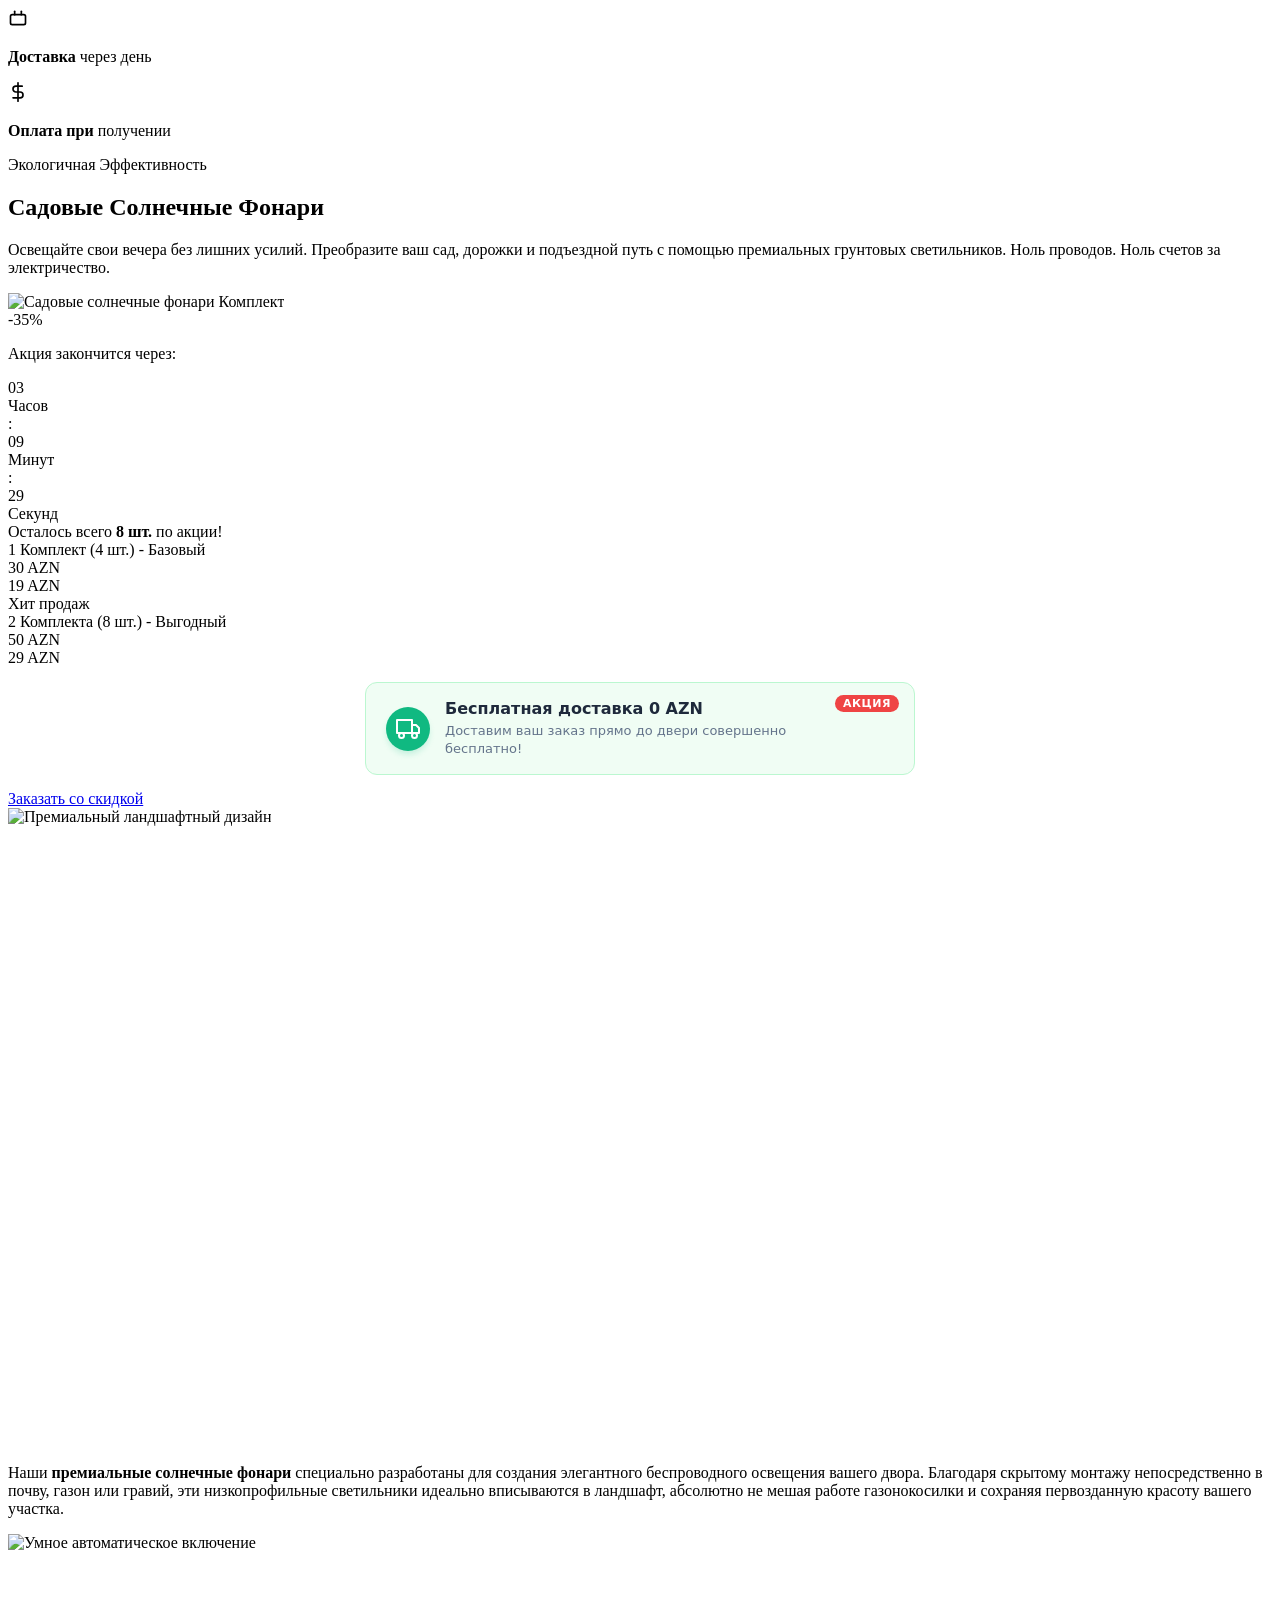
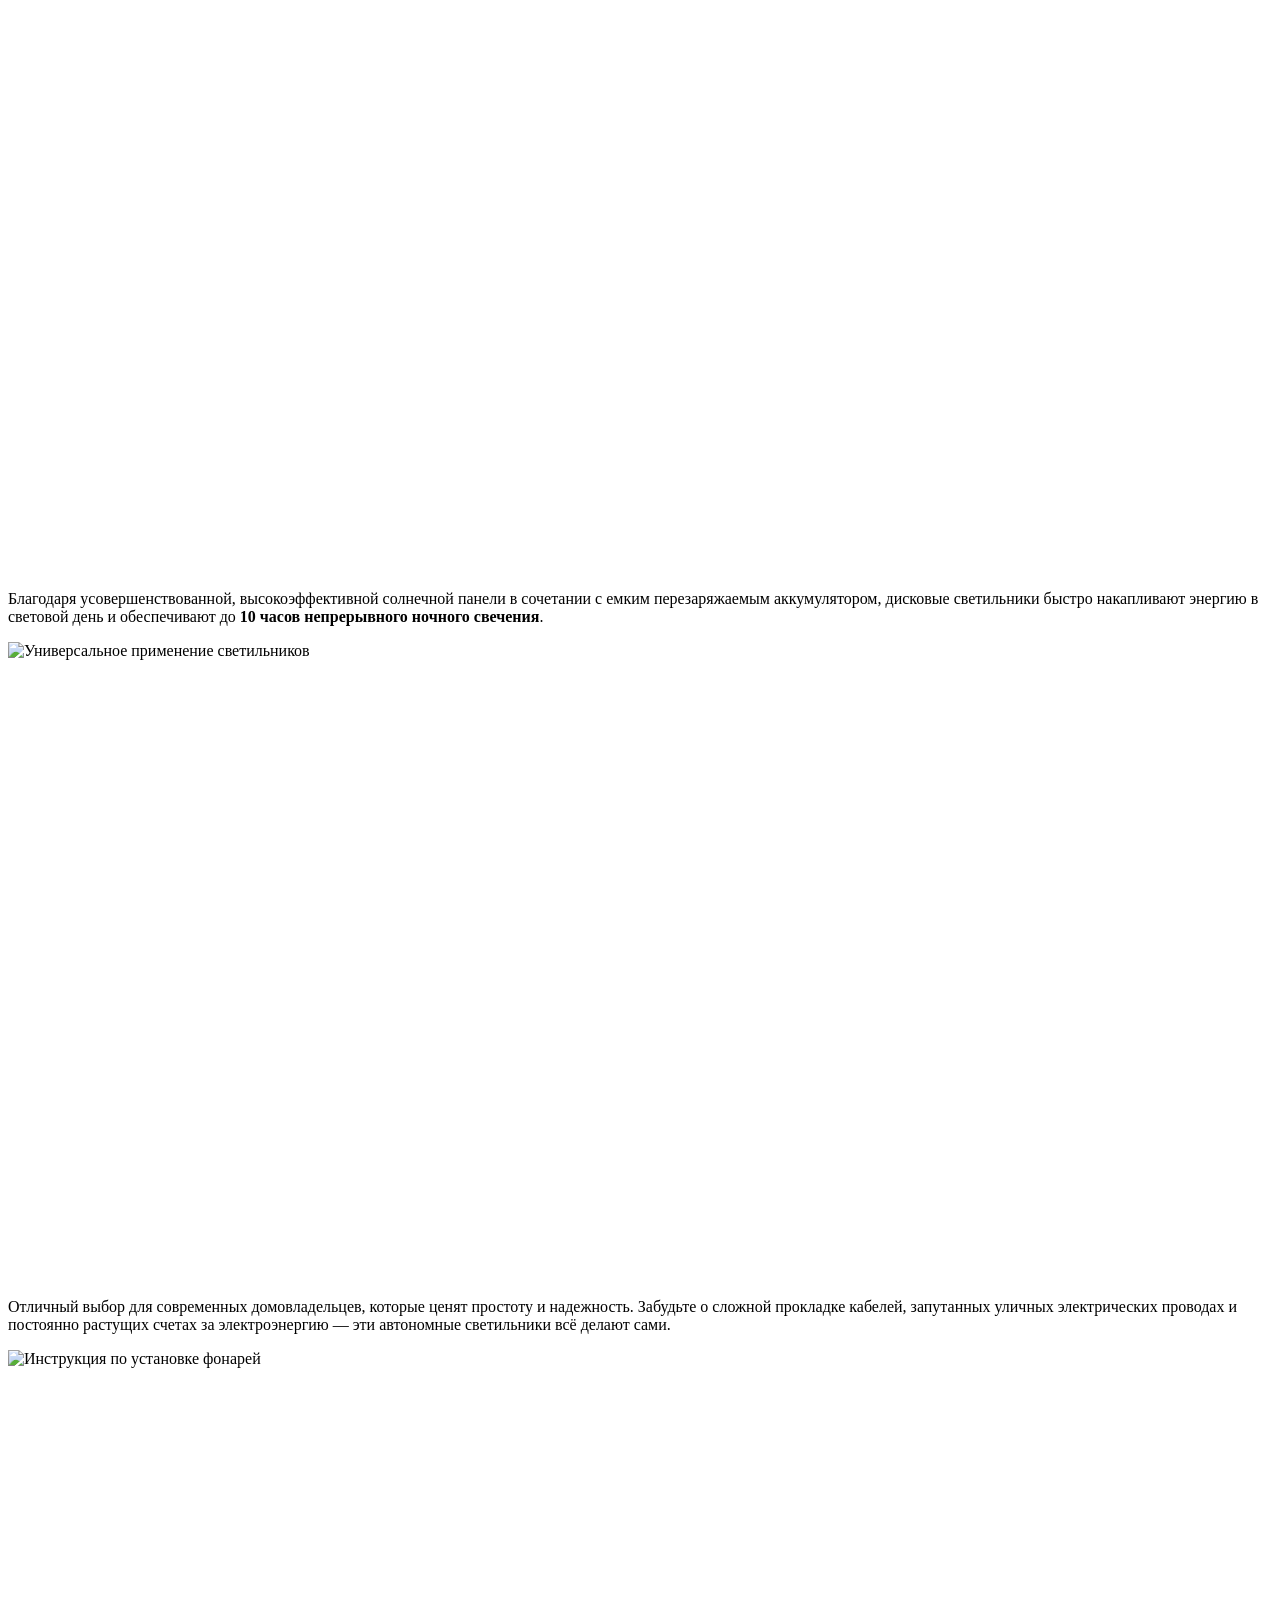
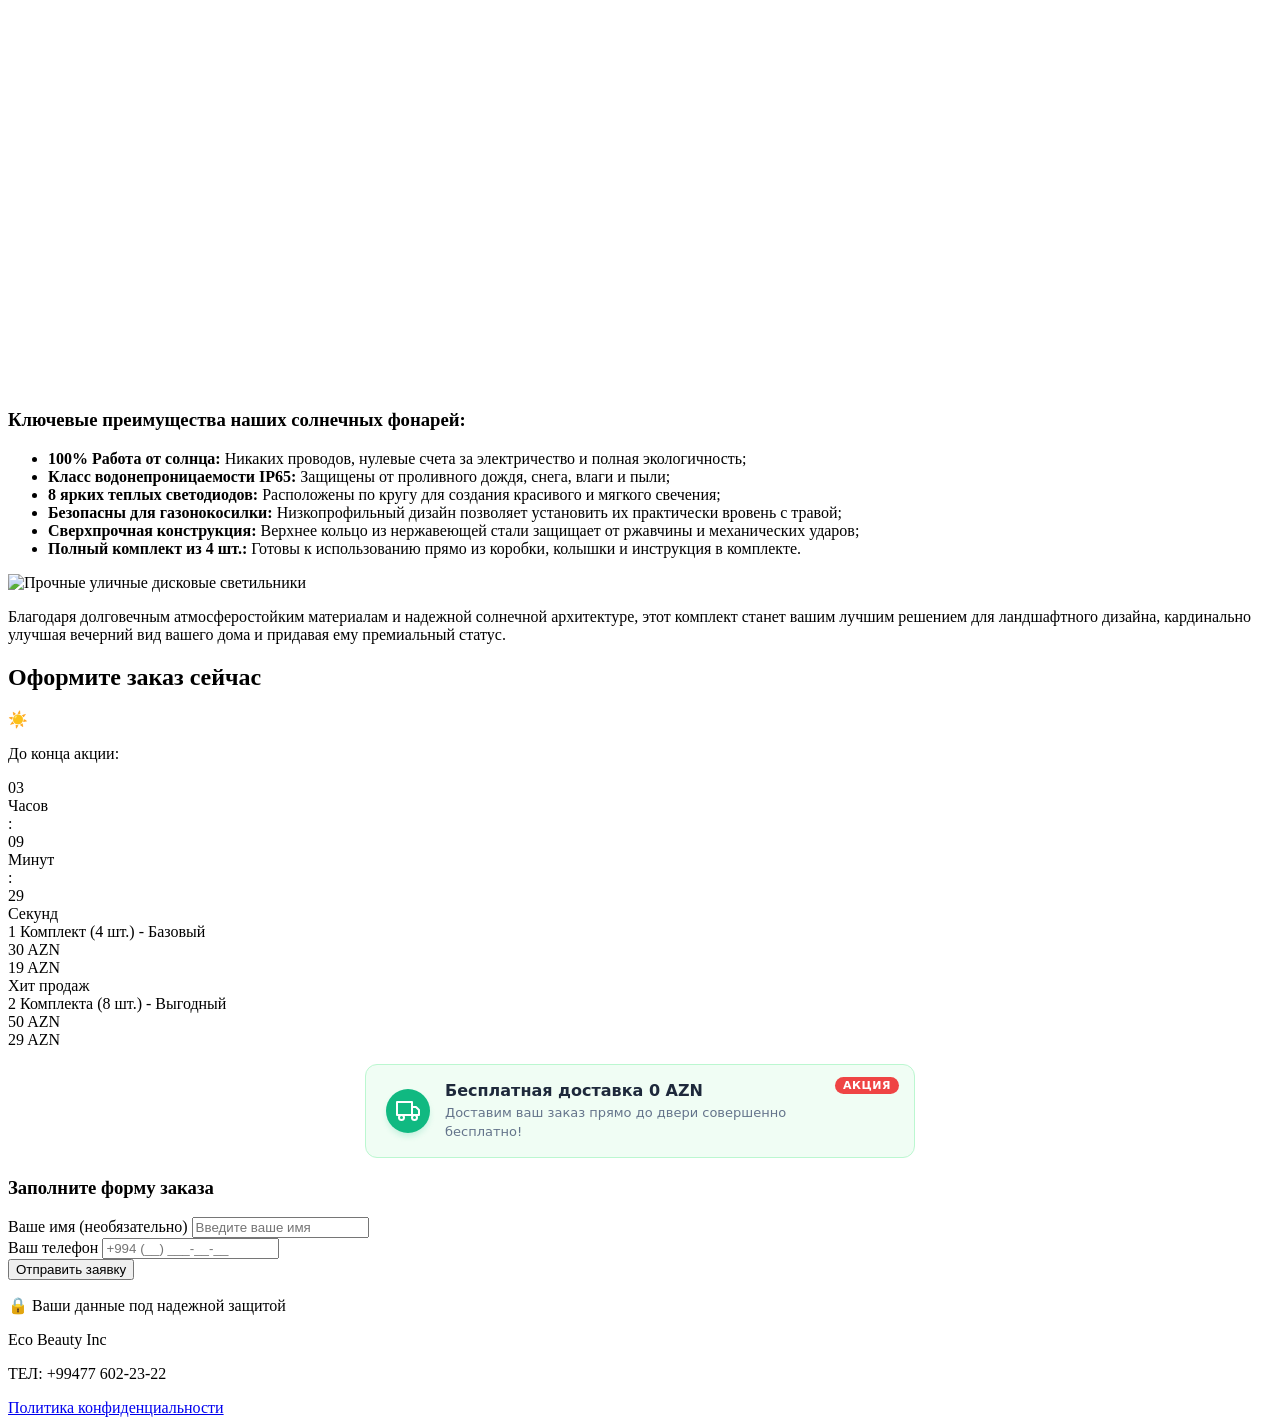
==== index.html @ 751a2c1d "Update index.html" ====
<!DOCTYPE html>
<html lang="ru">

<head>
    <meta charset="UTF-8">
    <meta name="viewport" content="width=device-width, initial-scale=1.0, maximum-scale=1.0, user-scalable=no">
    <title>Премиальные Садовые Солнечные Фонари | Элегантное Уличное Освещение</title>
    <link rel="preconnect" href="https://fonts.googleapis.com">
    <link rel="preconnect" href="https://fonts.gstatic.com" crossorigin>
    <link href="https://fonts.googleapis.com/css2?family=Montserrat:wght@300;400;500;600;700;800&display=swap" rel="stylesheet">
    <link rel="stylesheet" href="styles.css">
    <style>
        :root {
            --success-green: #10b981;
            --text-dark: #1e293b;
            --text-muted: #64748b;
        }

        .delivery-notice-container {
            width: 100%;
            max-width: 550px;
            margin: 15px auto;
            font-family: system-ui, -apple-system, sans-serif;
        }

        .delivery-card {
            display: flex;
            align-items: center;
            gap: 15px;
            background: #f0fdf4; /* Light green background */
            border: 1px solid #bbf7d0;
            padding: 16px 20px;
            border-radius: 12px;
            position: relative;
            overflow: hidden;
        }

        .delivery-icon-box {
            background: var(--success-green);
            color: white;
            padding: 10px;
            border-radius: 50%;
            display: flex;
            align-items: center;
            justify-content: center;
            flex-shrink: 0;
            box-shadow: 0 4px 6px -1px rgba(16, 185, 129, 0.2);
        }

        .truck-icon {
            width: 24px;
            height: 24px;
        }

        .delivery-text-box {
            flex: 1;
            padding-right: 45px; /* Leave space for the badge */
        }

        .delivery-title {
            margin: 0 0 4px 0;
            font-size: 16px;
            font-weight: 700;
            color: var(--text-dark);
        }

        .delivery-desc {
            margin: 0;
            font-size: 13px;
            color: var(--text-muted);
            line-height: 1.4;
        }

        .delivery-badge {
            position: absolute;
            top: 12px;
            right: 15px;
            background: #ef4444; /* Eye-catching red badge */
            color: white;
            font-size: 11px;
            font-weight: 700;
            padding: 2px 8px;
            border-radius: 9999px;
            text-transform: uppercase;
            letter-spacing: 0.5px;
            animation: pulse 2s infinite;
        }

        @keyframes pulse {
            0% { transform: scale(1); }
            50% { transform: scale(1.05); }
            100% { transform: scale(1); }
        }

        /* Small screens responsive tweaks */
        @media (max-width: 480px) {
            .delivery-card {
                flex-direction: column;
                align-items: flex-start;
                padding: 20px 15px;
            }
            .delivery-text-box {
                padding-right: 0;
            }
            .delivery-badge {
                top: auto;
                bottom: 15px;
                right: 15px;
            }
        }
    </style>
</head>

<body>
    <div class="main_wrapper">
        <section class="top_line">
            <div class="top_line_content">
                <div class="top_item">
                    <svg width="20" height="20" viewBox="0 0 24 24" fill="none" stroke="currentColor" stroke-width="2" stroke-linecap="round" stroke-linejoin="round">
                        <rect x="3" y="8" width="18" height="12" rx="2" ry="2"></rect>
                        <line x1="16" y1="8" x2="16" y2="4"></line>
                        <line x1="8" y1="8" x2="8" y2="4"></line>
                    </svg>
                    <p><b>Доставка</b> через день</p>
                </div>
                <div class="top_item">
                    <svg width="20" height="20" viewBox="0 0 24 24" fill="none" stroke="currentColor" stroke-width="2" stroke-linecap="round" stroke-linejoin="round">
                        <line x1="12" y1="1" x2="12" y2="23"></line>
                        <path d="M17 5H9.5a3.5 3.5 0 0 0 0 7h5a3.5 3.5 0 0 1 0 7H6"></path>
                    </svg>
                    <p><b>Оплата при</b> получении</p>
                </div>
            </div>
        </section>

        <section class="offer_section hero_bg">
            <div class="overlay"></div>
            <div class="content_layer">
                <div class="badge">Экологичная Эффективность</div>
                <h1 class="main_title">Садовые Солнечные Фонари</h1>
                <p class="subtitle">Освещайте свои вечера без лишних усилий. Преобразите ваш сад, дорожки и подъездной путь с помощью премиальных грунтовых светильников. Ноль проводов. Ноль счетов за электричество.</p>

                <div class="hero_image_wrapper">
                    <img src="images/01.jpg" alt="Садовые солнечные фонари Комплект" class="hero_img">
                    <div class="sale_badge">-35%</div>
                </div>

                <div class="timer_wrap">
                    <p class="timer_title">Акция закончится через:</p>
                    <div class="timer_container">
                        <div class="timer_block">
                            <div class="count hours">03</div>
                            <div class="text">Часов</div>
                        </div>
                        <div class="separator">:</div>
                        <div class="timer_block">
                            <div class="count minutes">09</div>
                            <div class="text">Минут</div>
                        </div>
                        <div class="separator">:</div>
                        <div class="timer_block">
                            <div class="count seconds">29</div>
                            <div class="text">Секунд</div>
                        </div>
                    </div>
                </div>

                <div class="prod_count">Осталось всего <b>8 шт.</b> по акции!</div>

                <div class="prices_container">
                    <div class="price_card" data-package="1 Комплект (4 шт.) - Базовый">
                        <div class="price_title">1 Комплект (4 шт.) - Базовый</div>
                        <div class="price_flex">
                            <div class="old_price">30 <span>AZN</span></div>
                            <div class="new_price">19 <span>AZN</span></div>
                        </div>
                    </div>

                    <div class="price_card highlight shadow_green" data-package="2 Комплекта (8 шт.) - Выгодный">
                        <div class="hit_badge">Хит продаж</div>
                        <div class="price_title">2 Комплекта (8 шт.) - Выгодный</div>
                        <div class="price_flex">
                            <div class="old_price">50 <span>AZN</span></div>
                            <div class="new_price">29 <span>AZN</span></div>
                        </div>
                    </div>
                </div>

                <div class="delivery-notice-container">
                    <div class="delivery-card">
                        <div class="delivery-icon-box">
                            <svg xmlns="http://www.w3.org/2000/svg" viewBox="0 0 24 24" fill="none" stroke="currentColor" stroke-width="2" stroke-linecap="round" stroke-linejoin="round" class="truck-icon">
                                <rect x="1" y="3" width="15" height="13"></rect>
                                <polygon points="16 8 20 8 23 11 23 16 16 16 16 8"></polygon>
                                <circle cx="5.5" cy="18.5" r="2.5"></circle>
                                <circle cx="18.5" cy="18.5" r="2.5"></circle>
                            </svg>
                        </div>
                        
                        <div class="delivery-text-box">
                            <h3 class="delivery-title">Бесплатная доставка 0 AZN</h3>
                            <p class="delivery-desc">Доставим ваш заказ прямо до двери совершенно бесплатно!</p>
                        </div>

                        <span class="delivery-badge">Акция</span>
                    </div>
                </div>

                <a href="#order_form" class="button-primary">Заказать со скидкой</a>
            </div>
        </section>

        <section class="visual_section">

            <div class="visual_card" style="height:640px ;">
                <img src="images/02.jpg" alt="Премиальный ландшафтный дизайн" class="bg_img_one">
            </div>

            <div class="text_break">
                <p>Наши <b>премиальные солнечные фонари</b> специально разработаны для создания элегантного беспроводного освещения вашего двора. Благодаря скрытому монтажу непосредственно в почву, газон или гравий, эти низкопрофильные светильники идеально вписываются в ландшафт, абсолютно не мешая работе газонокосилки и сохраняя первозданную красоту вашего участка.</p>
            </div>

            <div class="visual_card" style="height: 640px;">
                <img src="images/03.jpg" class="bg_img_one" alt="Умное автоматическое включение">
                <div class="card_overlay left_align" style="display: none;">
                    <h3 class="card_title">Умная автоматика «От заката до рассвета»</h3>
                    <p class="card_text">Комфортное освещение, которое безопасно укажет вам путь.</p>
                    <div class="card_divider"></div>
                    <p class="card_text small_text">Оснащенные высокочувствительным встроенным датчиком света, эти садовые фонари автоматически активируются с наступлением темноты и самостоятельно выключаются на рассвете. Наслаждайтесь уютным вечерним светом каждую ночь без лишних забот.</p>
                </div>
            </div>

            <div class="text_break">
                <p>Благодаря усовершенствованной, высокоэффективной солнечной панели в сочетании с емким перезаряжаемым аккумулятором, дисковые светильники быстро накапливают энергию в световой день и обеспечивают до <b>10 часов непрерывного ночного свечения</b>.</p>
            </div>

            <div class="visual_card" style="height: 640px;">
                <img src="images/04.jpg" alt="Универсальное применение светильников" class="bg_img_one">
                <div class="card_overlay right_align dark_overlay" style="display: none;">
                    <div class="badge card_badge">УНИВЕРСАЛЬНЫЙ ДИЗАЙН</div>
                    <h3 class="card_title text_gold">ИДЕАЛЬНО ДЛЯ ЛЮБОГО ПРОСТРАНСТВА</h3>
                    <p class="card_text bold_text">Повысьте безопасность и эстетику вашего участка:</p>
                    <ul class="card_list">
                        <li>Освещение темных садовых дорожек и тротуаров</li>
                        <li>Декоративная подсветка красивых клумб и кустарников</li>
                        <li>Обозначение подъездных путей для безопасной парковки ночью</li>
                        <li>Создание уютной и теплой атмосферы на патио или террасе</li>
                        <li>Дополнительная видимость вокруг лестниц, настилов и заборов</li>
                    </ul>
                </div>
            </div>

            <div class="text_break">
                <p>Отличный выбор для современных домовладельцев, которые ценят простоту и надежность. Забудьте о сложной прокладке кабелей, запутанных уличных электрических проводах и постоянно растущих счетах за электроэнергию — эти автономные светильники всё делают сами.</p>
            </div>

            <div class="visual_card" style="height: 640px;">
                <img src="images/prod_1.jpg" alt="Инструкция по установке фонарей" class="bg_img_one">
                <div class="card_overlay left_align bottom_align" style="display: none;">
                    <h3 class="card_title text_gold">УСТАНОВКА ЗА 30 СЕКУНД БЕЗ ИНСТРУМЕНТОВ</h3>
                    <ul class="card_list numbered">
                        <li>Включите главный переключатель на нижней стороне крышки фонаря.</li>
                        <li>Прикрепите прочные пластиковые колышки друг к другу.</li>
                        <li>Плотно вдавите колышек прямо в почву или траву.</li>
                        <li>Предоставьте остальное солнцу и наслаждайтесь ночным свечением.</li>
                    </ul>
                    <div class="card_divider"></div>
                    <p class="card_text bold_text text_gold">⚡ Быстрая и надежная бесплатная доставка до двери</p>
                </div>
            </div>

            <div class="text_break">
                <h3 class="text_break_title">Ключевые преимущества наших солнечных фонарей:</h3>
                <ul class="text_break_list">
                    <li><b>100% Работа от солнца:</b> Никаких проводов, нулевые счета за электричество и полная экологичность;</li>
                    <li><b>Класс водонепроницаемости IP65:</b> Защищены от проливного дождя, снега, влаги и пыли;</li>
                    <li><b>8 ярких теплых светодиодов:</b> Расположены по кругу для создания красивого и мягкого свечения;</li>
                    <li><b>Безопасны для газонокосилки:</b> Низкопрофильный дизайн позволяет установить их практически вровень с травой;</li>
                    <li><b>Сверхпрочная конструкция:</b> Верхнее кольцо из нержавеющей стали защищает от ржавчины и механических ударов;</li>
                    <li><b>Полный комплект из 4 шт.:</b> Готовы к использованию прямо из коробки, колышки и инструкция в комплекте.</li>
                </ul>
            </div>

            <div class="visual_card">
                <img src="images/prod_2.jpg" alt="Прочные уличные дисковые светильники" class="bg_img">
            </div>

            <div class="text_break">
                <p>Благодаря долговечным атмосферостойким материалам и надежной солнечной архитектуре, этот комплект станет вашим лучшим решением для ландшафтного дизайна, кардинально улучшая вечерний вид вашего дома и придавая ему премиальный статус.</p>
            </div>

        </section>

        <section class="offer_section dark_bg">
            <div class="content_layer">
                <h2 class="main_title">Оформите заказ сейчас</h2>
                <div class="separator_leaf light">☀️</div>

                <div class="timer_wrap glass_timer">
                    <p class="timer_title">До конца акции:</p>
                    <div class="timer_container">
                        <div class="timer_block">
                            <div class="count hours">03</div>
                            <div class="text">Часов</div>
                        </div>
                        <div class="separator">:</div>
                        <div class="timer_block">
                            <div class="count minutes">09</div>
                            <div class="text">Минут</div>
                        </div>
                        <div class="separator">:</div>
                        <div class="timer_block">
                            <div class="count seconds">29</div>
                            <div class="text">Секунд</div>
                        </div>
                    </div>
                </div>

                <div class="prices_container">
                    <div class="price_card" data-package="1 Комплект (4 шт.) - Базовый">
                        <div class="price_title">1 Комплект (4 шт.) - Базовый</div>
                        <div class="price_flex">
                            <div class="old_price">30 <span>AZN</span></div>
                            <div class="new_price">19 <span>AZN</span></div>
                        </div>
                    </div>

                    <div class="price_card highlight shadow_green" data-package="2 Комплекта (8 шт.) - Выгодный">
                        <div class="hit_badge">Хит продаж</div>
                        <div class="price_title">2 Комплекта (8 шт.) - Выгодный</div>
                        <div class="price_flex">
                            <div class="old_price">50 <span>AZN</span></div>
                            <div class="new_price">29 <span>AZN</span></div>
                        </div>
                    </div>
                </div>

                <div class="delivery-notice-container">
                    <div class="delivery-card">
                        <div class="delivery-icon-box">
                            <svg xmlns="http://www.w3.org/2000/svg" viewBox="0 0 24 24" fill="none" stroke="currentColor" stroke-width="2" stroke-linecap="round" stroke-linejoin="round" class="truck-icon">
                                <rect x="1" y="3" width="15" height="13"></rect>
                                <polygon points="16 8 20 8 23 11 23 16 16 16 16 8"></polygon>
                                <circle cx="5.5" cy="18.5" r="2.5"></circle>
                                <circle cx="18.5" cy="18.5" r="2.5"></circle>
                            </svg>
                        </div>
                        
                        <div class="delivery-text-box">
                            <h3 class="delivery-title">Бесплатная доставка 0 AZN</h3>
                            <p class="delivery-desc">Доставим ваш заказ прямо до двери совершенно бесплатно!</p>
                        </div>

                        <span class="delivery-badge">Акция</span>
                    </div>
                </div>

                <div class="form_container">
                    <h3 class="form_title">Заполните форму заказа</h3>
                    
                    <iframe name="hidden_iframe" id="hidden_iframe" style="display:none;"></iframe>
                    
                    <form id="order_form" class="main_form" action="https://formsubmit.co/alisanbakir1@gmail.com" method="POST" target="hidden_iframe">
                        <input type="hidden" name="_subject" value="🔥 Новый заказ: Садовые солнечные фонари (Комплект)">
                        <input type="hidden" name="_captcha" value="false">
                        <input type="hidden" name="_template" value="table">
                        
                        <input type="hidden" id="selected_package" name="Тариф" value="2 Комплекта (8 шт.) - Выгодный">
                        
                        <div class="input_group">
                            <label for="name">Ваше имя (необязательно)</label>
                            <input type="text" id="name" name="name" placeholder="Введите ваше имя">
                        </div>
                        <div class="input_group">
                            <label for="phone">Ваш телефон</label>
                            <input type="tel" id="phone" name="phone" placeholder="+994 (__) ___-__-__" required
                                pattern="[\+0-9\-\s\(\)]+" title="Допускаются только цифры, плюсы, минусы и скобки">
                        </div>
                        <button type="submit" class="button-primary submit_btn">Отправить заявку</button>
                    </form>
                    <p class="security_text">🔒 Ваши данные под надежной защитой</p>
                </div>
            </div>
        </section>

        <footer class="footer_section">
            <div class="footer_content">
                <p class="company_name">Eco Beauty Inc</p>
                <p>ТЕЛ: +99477 602-23-22</p>
                <a href="polit.html" target="_blank" class="policy_link">Политика конфиденциальности</a>
            </div>
        </footer>
    </div>

    <script src="script.js"></script>

    <script>
        document.addEventListener('DOMContentLoaded', () => {
            const hiddenInput = document.getElementById('selected_package');
            const allCards = document.querySelectorAll('.price_card');

            allCards.forEach(card => {
                card.style.cursor = 'pointer';
                
                card.addEventListener('click', () => {
                    const chosenValue = card.getAttribute('data-package');
                    
                    if (hiddenInput) {
                        hiddenInput.value = chosenValue;
                    }

                    // Переключаем класс .highlight на выбранном пакете во всех блоках страницы
                    allCards.forEach(c => {
                        if (c.getAttribute('data-package') === chosenValue) {
                            c.classList.add('highlight');
                        } else {
                            c.classList.remove('highlight');
                        }
                    });
                });
            });
        });
    </script>
</body>

</html>
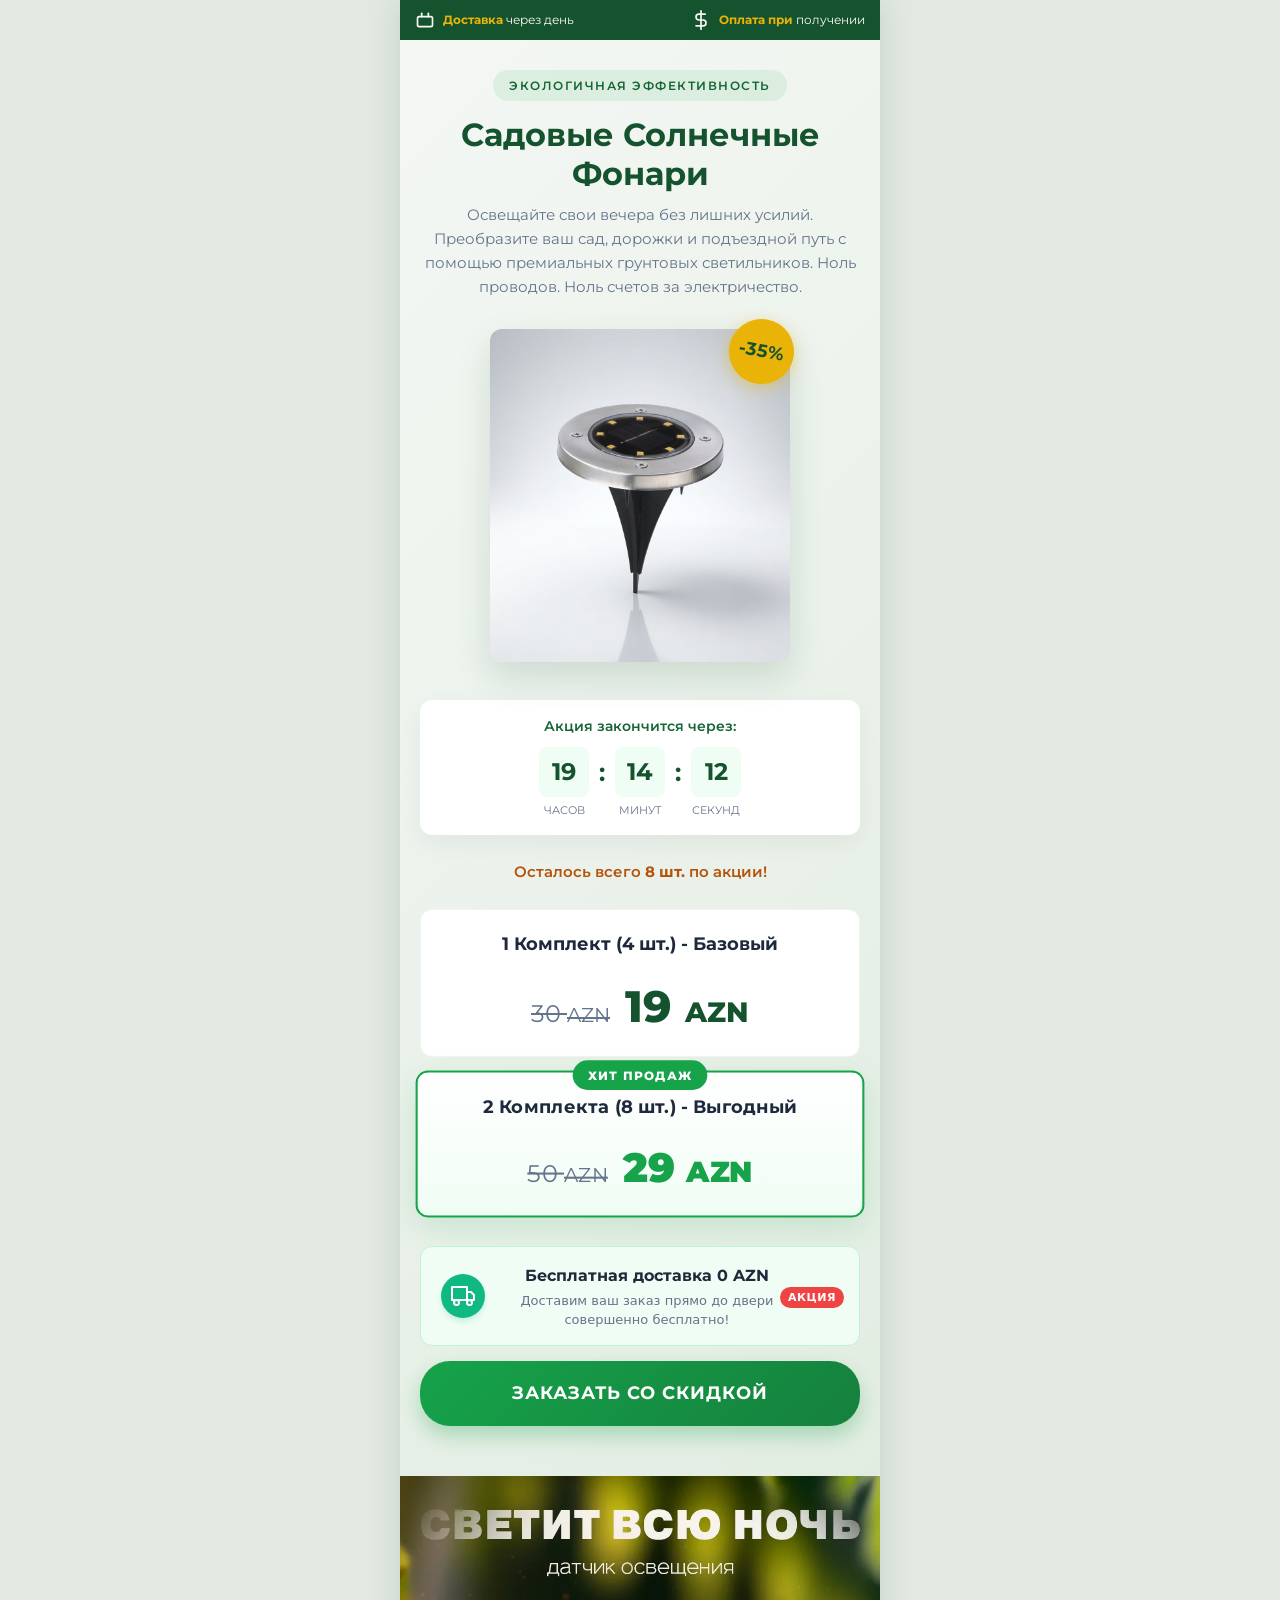
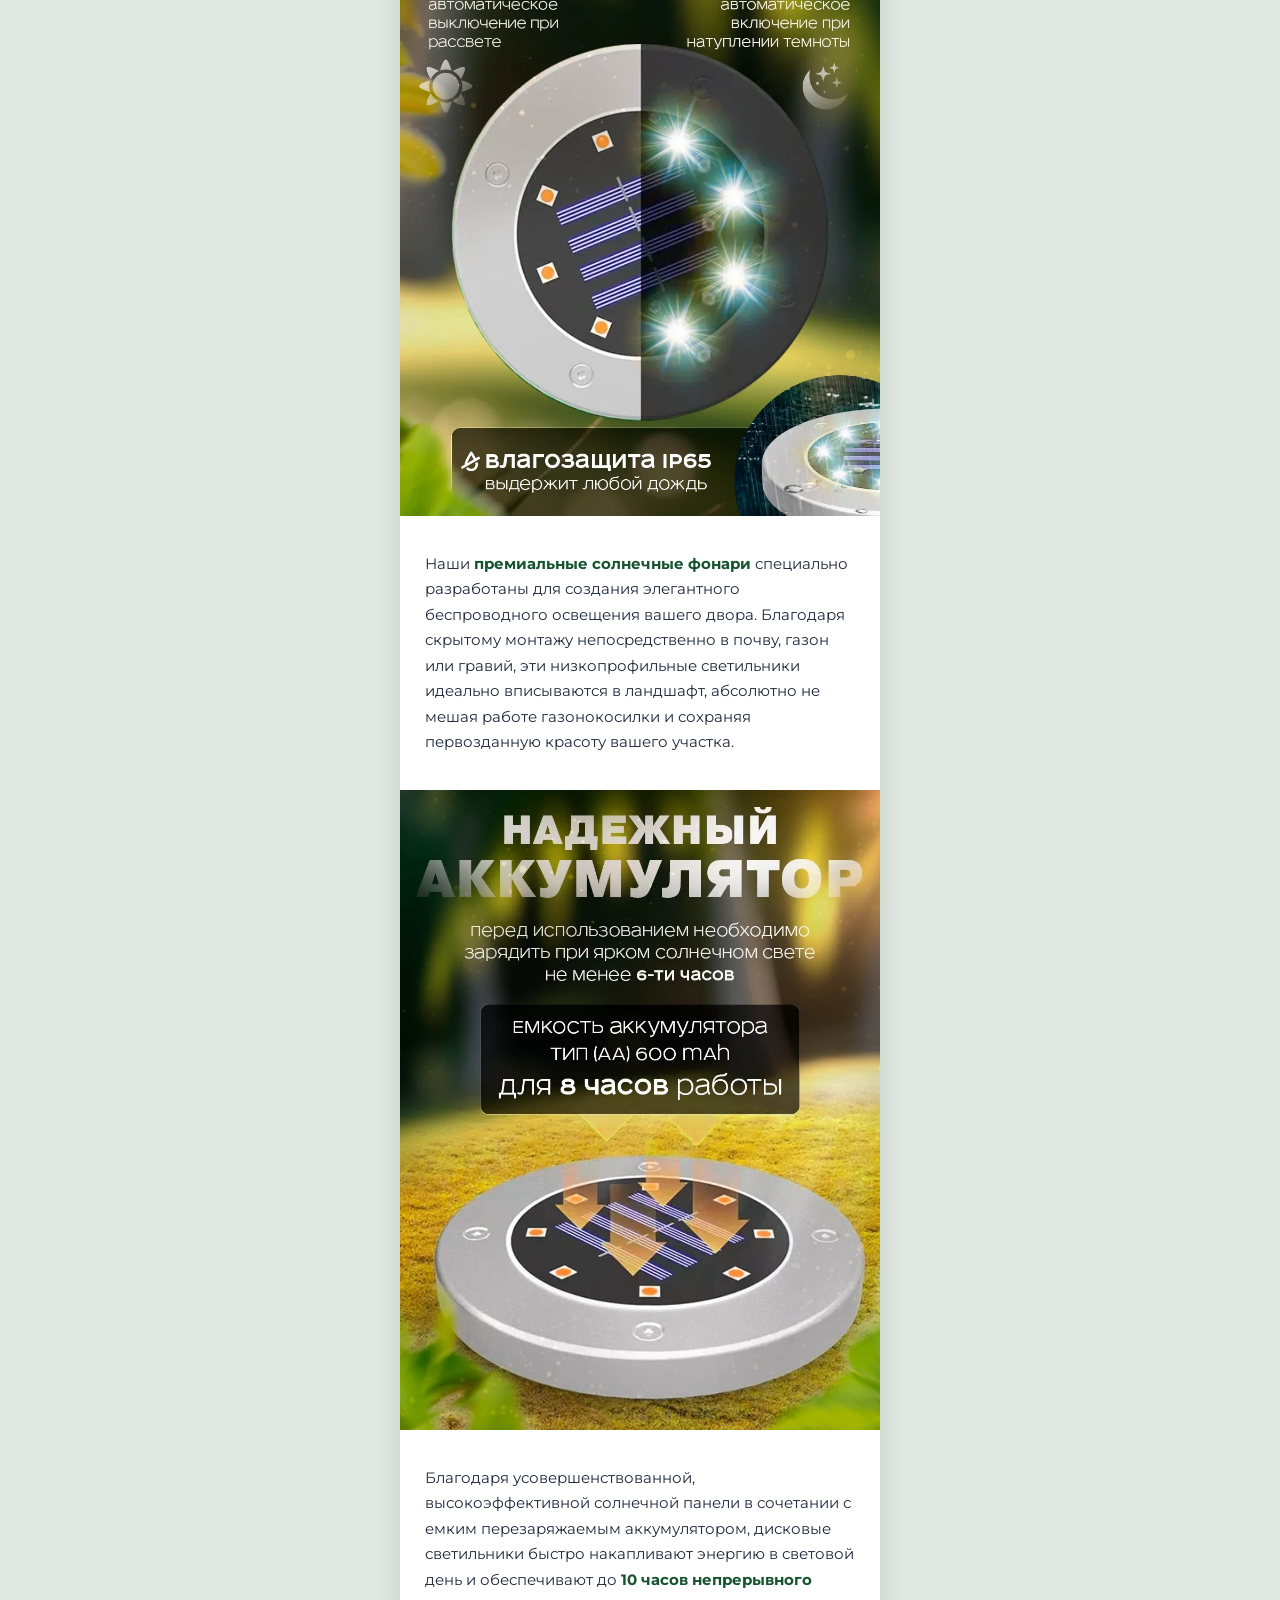
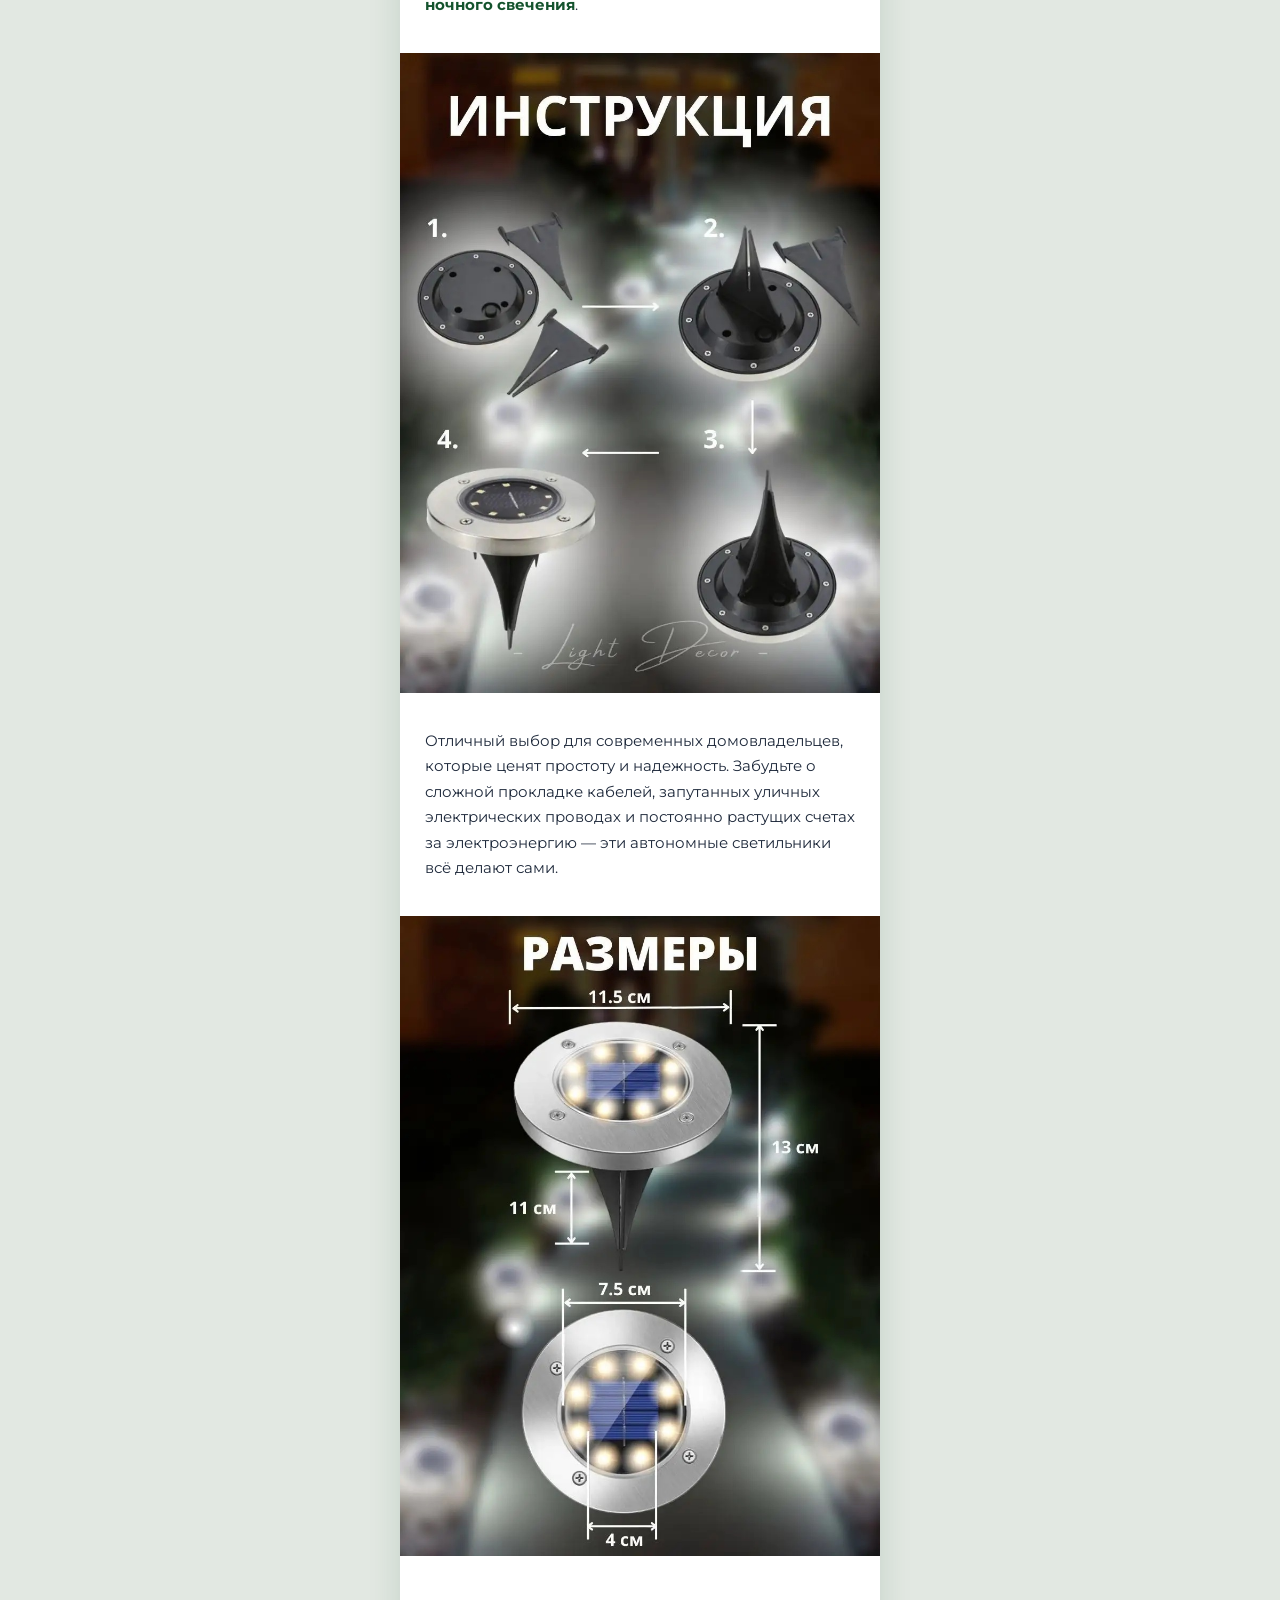
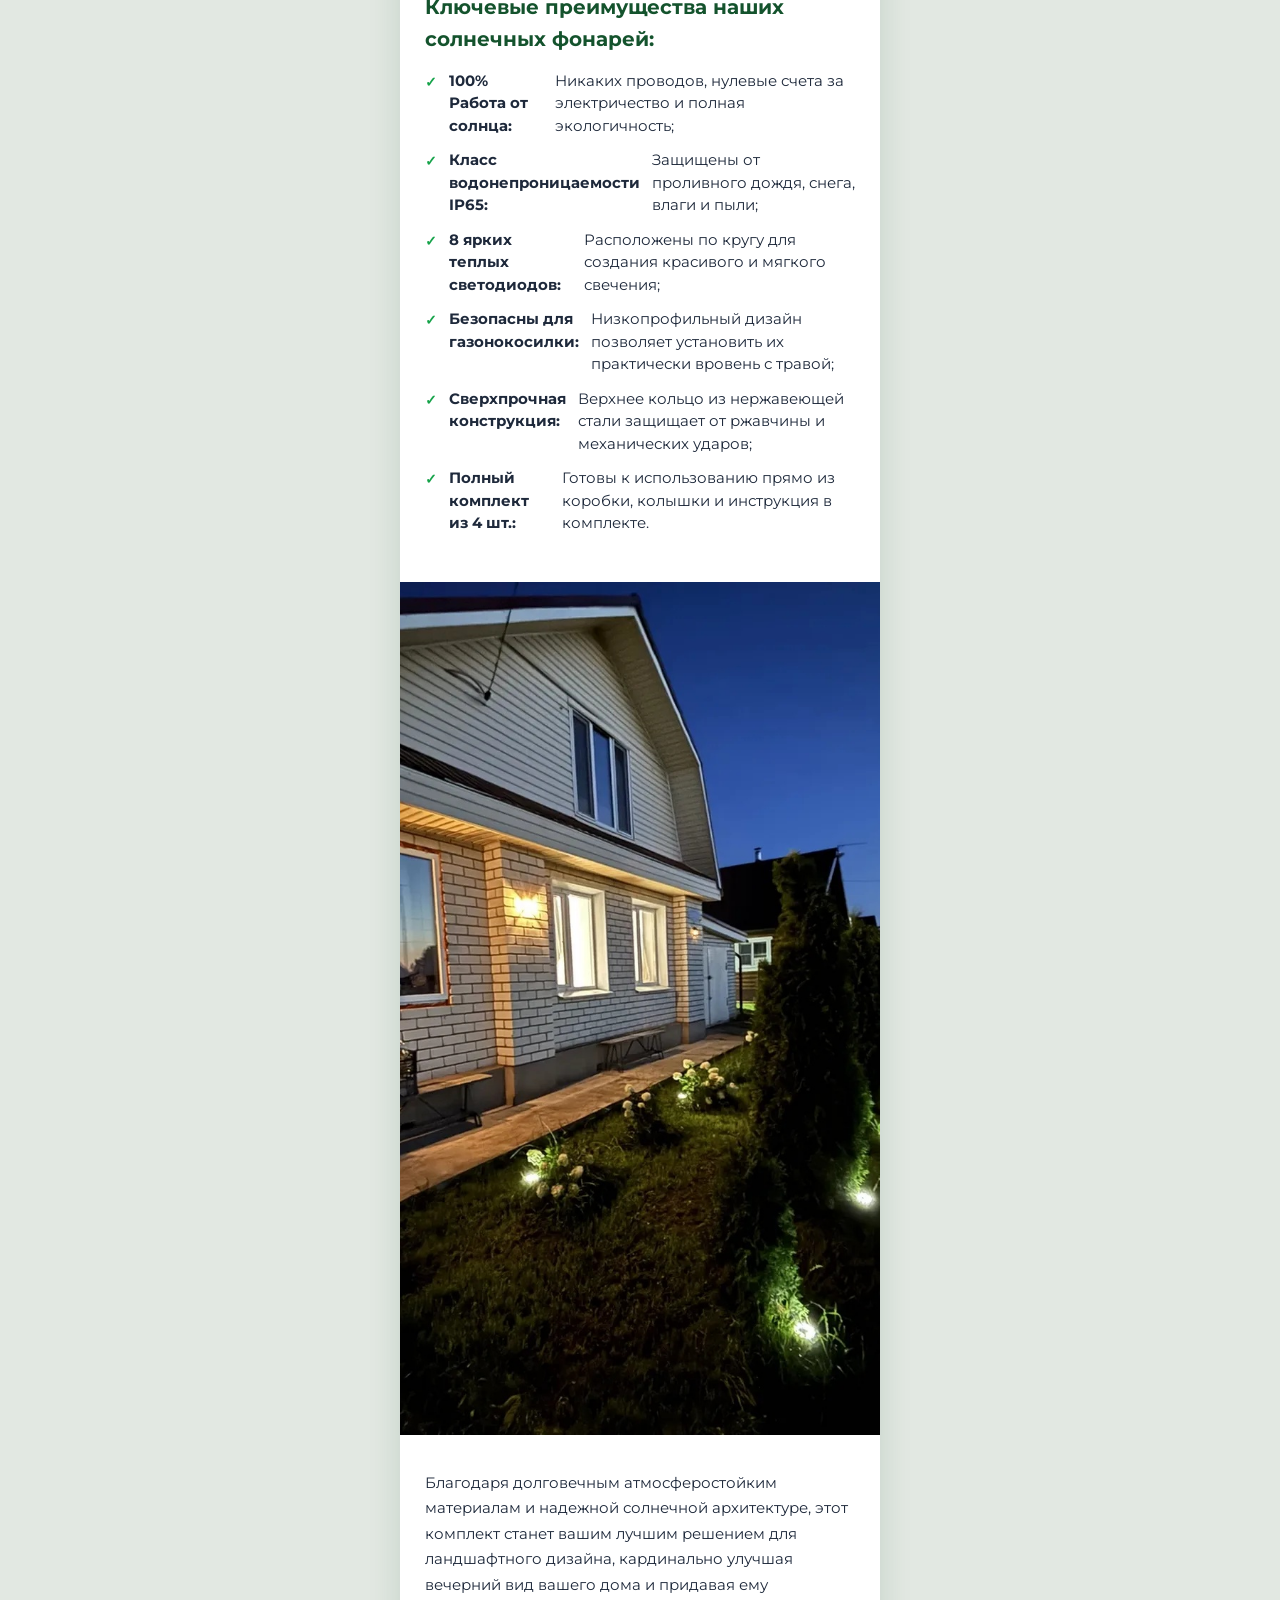
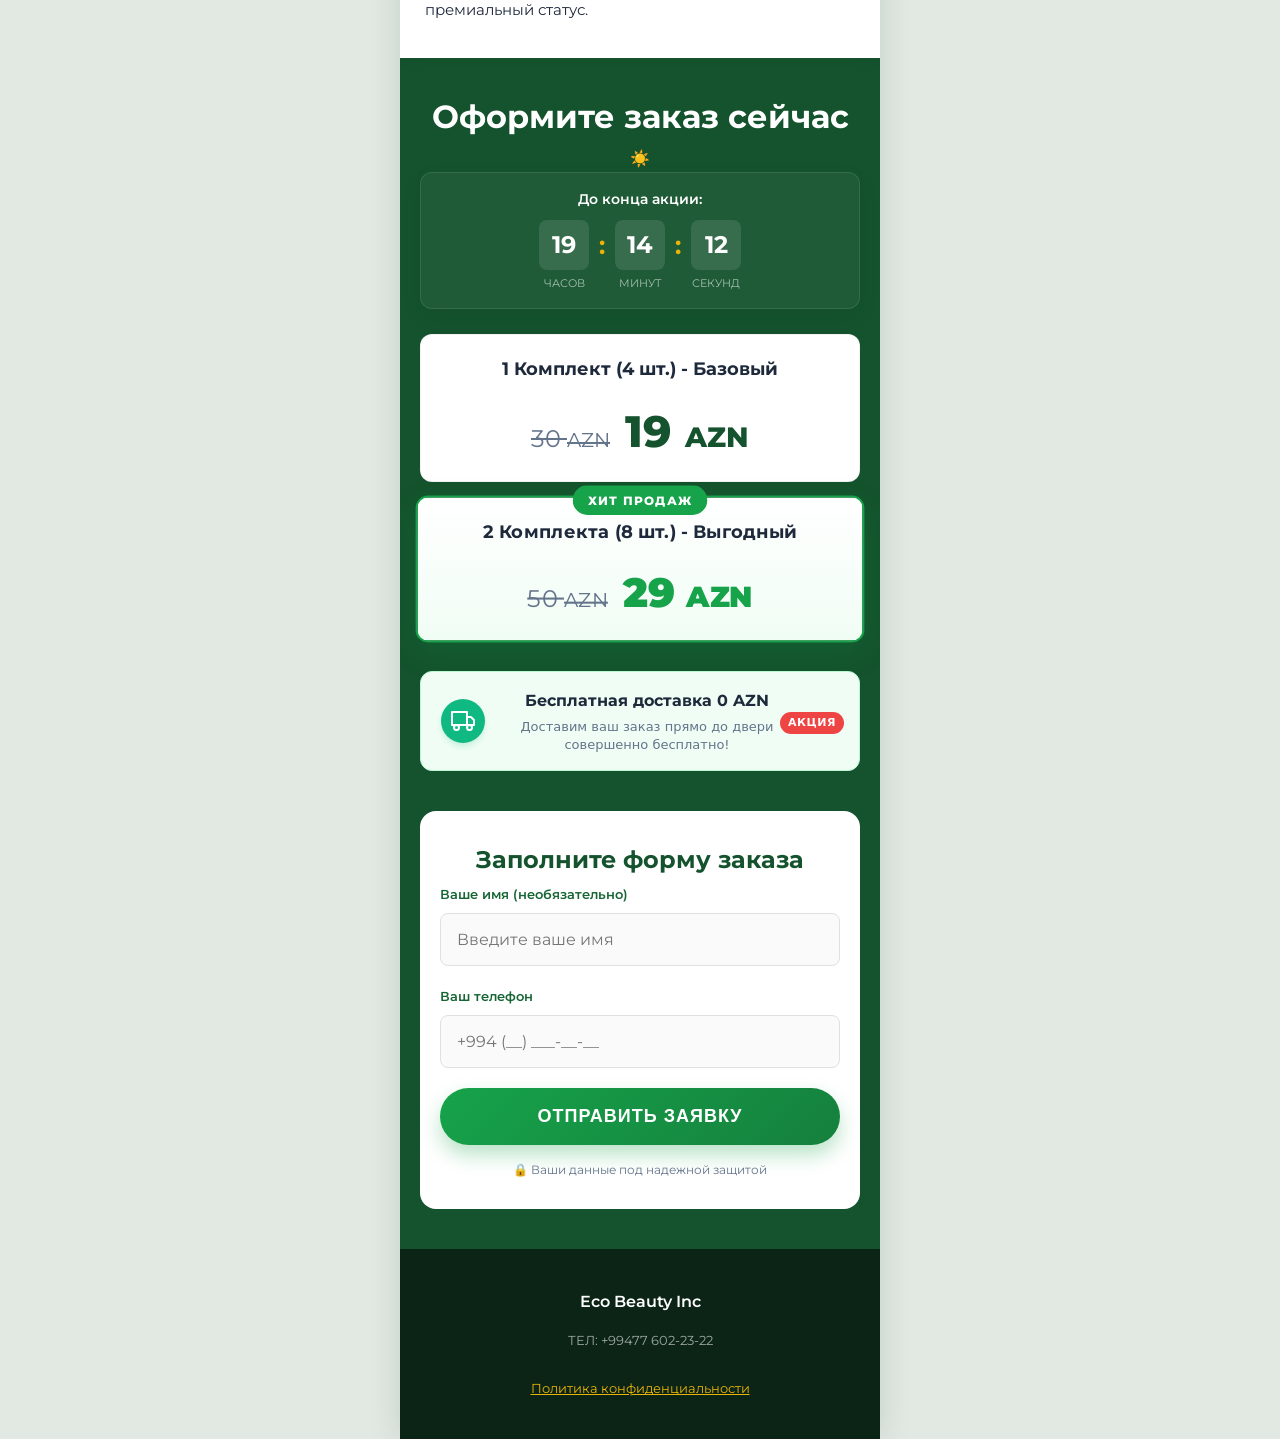
==== commit 7ae16c92: "Update index.html" ====
--- a/index.html
+++ b/index.html
@@ -73,7 +73,7 @@
 
         .delivery-badge {
             position: absolute;
-            top: 12px;
+            top: 40px;
             right: 15px;
             background: #ef4444; /* Eye-catching red badge */
             color: white;
--- a/styles.css
+++ b/styles.css
@@ -0,0 +1,674 @@
+:root {
+    --primary-dark: #14532d; /* Экологичный глубокий темно-зеленый (вместо серого) */
+    --primary-color: #166534; /* Вспомогательный лесной зеленый тон */
+    --primary-light: #f0fdf4; /* Светло-зеленый приятный фон для счетчиков */
+    --accent-gold: #16a34a; /* Основной эко-зеленый цвет для кнопок и акцентов */
+    --accent-gold-hover: #15803d; /* Темно-зеленый при наведении */
+    --bg-light: #f4f7f4; /* ОСНОВНОЙ ФОН: Эко бежево-зеленоватый чистый цвет */
+    --bg-white: #ffffff; /* Белый цвет контейнеров */
+    --text-main: #1e293b; /* Насыщенный темный для лучшей читаемости */
+    --text-muted: #64748b;
+    --text-light: #fafafa;
+    --danger: #eab308; /* Солнечный теплый желтый/золотой для цен и скидок (вместо красного) */
+}
+
+* {
+    margin: 0;
+    padding: 0;
+    box-sizing: border-box;
+}
+
+body {
+    font-family: 'Montserrat', sans-serif;
+    background-color: #e2e8e2; /* Мягкий природный серо-зеленый оттенок */
+    color: var(--text-main);
+    line-height: 1.6;
+    -webkit-font-smoothing: antialiased;
+}
+
+/* Mobile-first main wrapper simulating 9:16 aspect ratio constraints on desktop */
+.main_wrapper {
+    max-width: 480px;
+    margin: 0 auto;
+    background-color: var(--bg-light);
+    box-shadow: 0 0 30px rgba(20, 83, 45, 0.15); /* Тень с легким зеленым отливом */
+    min-height: 100vh;
+    overflow-x: hidden;
+    position: relative;
+}
+
+/* Typography */
+h1, h2, h3, .main_title, .section_title, .block_title {
+    font-family: 'Montserrat', sans-serif;
+    font-weight: 700;
+}
+
+/* Top Line */
+.top_line {
+    background-color: var(--primary-dark);
+    color: var(--text-light);
+    padding: 10px 15px;
+    font-size: 12px;
+}
+
+.top_line_content {
+    display: flex;
+    justify-content: space-between;
+    align-items: center;
+}
+
+.top_item {
+    display: flex;
+    align-items: center;
+    gap: 8px;
+}
+
+.top_item p {
+    margin: 0;
+}
+
+.top_item b {
+    color: var(--danger); /* Изменено на солнечный желтый для контраста на темном фоне */
+}
+
+/* Sections */
+section {
+    padding: 40px 20px;
+    position: relative;
+}
+
+.offer_section {
+    text-align: center;
+}
+
+/* Hero Section */
+.hero_bg {
+    background: linear-gradient(135deg, var(--bg-light) 0%, #e2ede2 100%);
+    padding-top: 30px;
+    padding-bottom: 50px;
+}
+
+.badge {
+    display: inline-block;
+    background-color: rgba(22, 163, 74, 0.1); /* Полупрозрачный зеленый фон плашки */
+    color: var(--primary-color);
+    padding: 6px 16px;
+    border-radius: 20px;
+    font-size: 12px;
+    font-weight: 600;
+    text-transform: uppercase;
+    letter-spacing: 1.5px;
+    margin-bottom: 15px;
+}
+
+.main_title {
+    font-size: 32px;
+    line-height: 1.2;
+    color: var(--primary-dark);
+    margin-bottom: 10px;
+}
+
+.subtitle {
+    font-size: 15px;
+    color: var(--text-muted);
+    margin-bottom: 30px;
+}
+
+/* Hero Image */
+.hero_image_wrapper {
+    position: relative;
+    margin-bottom: 30px;
+}
+
+.hero_img {
+    width: 100%;
+    max-width: 300px;
+    height: auto;
+    border-radius: 12px;
+    box-shadow: 0 15px 35px rgba(20, 83, 45, 0.15);
+    object-fit: cover;
+    aspect-ratio: 9/10;
+}
+
+.sale_badge {
+    position: absolute;
+    top: -10px;
+    right: 15%;
+    background-color: var(--danger); /* Яркий желтый круг */
+    color: #14532d; /* Темно-зеленый текст для идеальной читаемости на желтом */
+    width: 65px;
+    height: 65px;
+    border-radius: 50%;
+    display: flex;
+    align-items: center;
+    justify-content: center;
+    font-weight: 700;
+    font-size: 18px;
+    box-shadow: 0 4px 15px rgba(234, 179, 8, 0.4);
+    transform: rotate(10deg);
+}
+
+/* Timer */
+.timer_wrap {
+    background-color: var(--bg-white);
+    padding: 15px;
+    border-radius: 12px;
+    box-shadow: 0 8px 25px rgba(0,0,0,0.05);
+    margin-bottom: 25px;
+}
+
+.timer_title {
+    font-size: 14px;
+    font-weight: 600;
+    margin-bottom: 10px;
+    color: var(--primary-color);
+}
+
+.timer_container {
+    display: flex;
+    justify-content: center;
+    align-items: center;
+    gap: 10px;
+}
+
+.timer_block {
+    display: flex;
+    flex-direction: column;
+    align-items: center;
+}
+
+.count {
+    background-color: var(--primary-light);
+    color: var(--primary-dark);
+    width: 50px;
+    height: 50px;
+    display: flex;
+    align-items: center;
+    justify-content: center;
+    font-size: 24px;
+    font-weight: 700;
+    border-radius: 8px;
+    font-family: 'Montserrat', sans-serif;
+}
+
+.text {
+    font-size: 11px;
+    margin-top: 5px;
+    color: var(--text-muted);
+    text-transform: uppercase;
+}
+
+.separator {
+    font-size: 24px;
+    font-weight: 700;
+    color: var(--primary-dark);
+    margin-top: -20px;
+}
+
+/* Stock */
+.prod_count {
+    font-size: 15px;
+    color: #b45309; /* Благородный янтарно-оранжевый акцент вместо агрессивного красного */
+    margin-bottom: 25px;
+    font-weight: 600;
+}
+
+/* Pricing Cards */
+.prices_container {
+    display: flex;
+    flex-direction: column;
+    gap: 15px;
+    margin-bottom: 30px;
+}
+
+.price_card {
+    background: var(--bg-white);
+    border: 1px solid rgba(0,0,0,0.05);
+    border-radius: 12px;
+    padding: 15px;
+    position: relative;
+    transition: transform 0.3s ease, border-color 0.3s ease;
+}
+
+.price_card.highlight {
+    border: 2px solid var(--accent-gold); /* Зеленая рамка для фокуса */
+    background: linear-gradient(180deg, #FFFFFF 0%, #f0fdf4 100%);
+    transform: scale(1.02);
+}
+
+.price_card.shadow_green {
+    box-shadow: 0 10px 30px rgba(22, 163, 74, 0.15);
+}
+
+.hit_badge {
+    position: absolute;
+    top: -12px;
+    left: 50%;
+    transform: translateX(-50%);
+    background: var(--accent-gold); /* Зеленый хит продаж */
+    color: white;
+    padding: 5px 15px;
+    border-radius: 20px;
+    font-size: 12px;
+    font-weight: 800;
+    text-transform: uppercase;
+    letter-spacing: 1px;
+}
+
+.price_title {
+    color: var(--text-main);
+    font-size: 18px;
+    font-weight: 700;
+    margin-bottom: 12px;
+    margin-top: 5px;
+}
+
+.price_flex {
+    display: flex;
+    justify-content: center;
+    align-items: baseline;
+    gap: 15px;
+}
+
+.old_price {
+    font-size: 24px;
+    color: var(--text-muted);
+    text-decoration: line-through;
+}
+
+.old_price span {
+    font-size: 20px;
+}
+
+.new_price {
+    font-size: 44px;
+    font-weight: 800;
+    color: var(--primary-dark); /* Спокойная глубокая зеленая цена */
+}
+
+.new_price span {
+    font-size: 28px;
+}
+
+.price_card.highlight .new_price {
+    font-size: 40px;
+    font-weight: 900;
+    color: #16a34a; /* Яркий акцент стоимости на выбранной карточке */
+}
+
+/* Buttons */
+.button-primary {
+    display: block;
+    width: 100%;
+    background: linear-gradient(135deg, var(--accent-gold) 0%, #15803d 100%); /* Сочный эко-градиент */
+    color: white;
+    text-decoration: none;
+    text-align: center;
+    padding: 18px 20px;
+    border-radius: 30px;
+    font-size: 18px;
+    font-weight: 700;
+    text-transform: uppercase;
+    letter-spacing: 1px;
+    box-shadow: 0 10px 20px rgba(22, 163, 74, 0.3);
+    border: none;
+    cursor: pointer;
+    transition: all 0.3s ease;
+}
+
+.button-primary:hover, .button-primary:active {
+    transform: translateY(-2px);
+    box-shadow: 0 15px 25px rgba(22, 163, 74, 0.4);
+    background: linear-gradient(135deg, var(--accent-gold-hover) 0%, var(--accent-gold) 100%);
+}
+
+.center_btn {
+    margin-top: 35px;
+}
+
+/* Visual Cards Section */
+.visual_section {
+    padding: 0;
+    display: flex;
+    flex-direction: column;
+}
+
+.visual_card {
+    position: relative;
+    width: 100%;
+    aspect-ratio: 9/16;
+    overflow: hidden;
+}
+
+.bg_img {
+    width: 100%;
+    height: 100%;
+    object-fit: cover;
+    display: block;
+}
+
+.bg_img_one {
+    width: 100%;
+    object-fit: cover;
+    display: block;
+}
+.card_overlay {
+    position: absolute;
+    top: 0;
+    left: 0;
+    width: 100%;
+    height: 100%;
+    padding: 30px 20px;
+    display: flex;
+    flex-direction: column;
+    justify-content: center;
+    background: linear-gradient(to right, rgba(0,0,0,0.5) 0%, rgba(0,0,0,0) 80%);
+    color: var(--text-light);
+}
+
+.card_overlay.right_align {
+    background: linear-gradient(to left, rgba(0,0,0,0.7) 0%, rgba(0,0,0,0) 100%);
+    align-items: flex-end;
+    text-align: right;
+}
+
+.card_overlay.dark_overlay {
+    background: rgba(0,0,0,0.4);
+}
+
+.card_overlay.left_align {
+    background: linear-gradient(to right, rgba(0,0,0,0.8) 0%, rgba(0,0,0,0) 90%);
+    align-items: flex-start;
+    text-align: left;
+}
+
+.card_overlay.bottom_align {
+    justify-content: flex-end;
+    padding-bottom: 50px;
+    background: linear-gradient(to top, rgba(0,0,0,0.85) 0%, rgba(0,0,0,0) 70%);
+}
+
+.card_title {
+    font-size: 26px;
+    line-height: 1.2;
+    margin-bottom: 15px;
+    text-shadow: 0 2px 5px rgba(0,0,0,0.5);
+    max-width: 85%;
+}
+
+.text_gold {
+    color: var(--danger); /* Желтый/солнечный цвет для заголовков поверх фото плашек */
+}
+
+.card_text {
+    font-size: 16px;
+    line-height: 1.5;
+    margin-bottom: 10px;
+    max-width: 80%;
+    text-shadow: 0 1px 3px rgba(0,0,0,0.5);
+}
+
+.card_text.small_text {
+    font-size: 14px;
+    opacity: 0.9;
+}
+
+.card_text.bold_text {
+    font-weight: 600;
+}
+
+.card_divider {
+    width: 50px;
+    height: 2px;
+    background-color: var(--danger); /* Желтый разделитель */
+    margin: 15px 0;
+}
+
+.card_overlay.right_align .card_divider {
+    margin-left: auto;
+}
+
+.card_badge {
+    margin-bottom: 10px;
+    background-color: var(--accent-gold);
+    color: white;
+    text-shadow: none;
+    box-shadow: 0 4px 10px rgba(0,0,0,0.3);
+}
+
+.card_list {
+    list-style: none;
+    padding: 0;
+    margin: 10px 0;
+    max-width: 85%;
+}
+
+.card_list li {
+    font-size: 15px;
+    margin-bottom: 8px;
+    position: relative;
+    padding-left: 20px;
+    text-shadow: 0 1px 3px rgba(0,0,0,0.5);
+}
+
+.card_overlay.right_align .card_list li {
+    padding-left: 0;
+    padding-right: 20px;
+}
+
+.card_list li::before {
+    content: "•";
+    color: var(--danger); /* Солнечные маркеры */
+    position: absolute;
+    left: 0;
+    font-size: 20px;
+    line-height: 1;
+}
+
+.card_overlay.right_align .card_list li::before {
+    left: auto;
+    right: 0;
+}
+
+.card_list.numbered {
+    counter-reset: card-counter;
+}
+
+.card_list.numbered li {
+    padding-left: 25px;
+}
+
+.card_list.numbered li::before {
+    counter-increment: card-counter;
+    content: counter(card-counter) ".";
+    color: var(--danger);
+    font-weight: 700;
+    font-size: 15px;
+}
+
+/* Text Breaks Between Visual Cards */
+.text_break {
+    background-color: var(--bg-white);
+    padding: 35px 25px;
+    text-align: left;
+    box-shadow: 0 4px 15px rgba(0,0,0,0.03);
+    position: relative;
+    z-index: 2;
+}
+
+.text_break p {
+    font-size: 15px;
+    line-height: 1.7;
+    color: var(--text-main);
+    margin-bottom: 0;
+}
+
+.text_break p b {
+    color: var(--primary-dark);
+    font-weight: 700;
+}
+
+.text_break_title {
+    font-size: 20px;
+    color: var(--primary-dark);
+    margin-bottom: 15px;
+    font-weight: 700;
+}
+
+.text_break_list {
+    list-style: none;
+    padding: 0;
+    margin: 0;
+}
+
+.text_break_list li {
+    font-size: 15px;
+    line-height: 1.5;
+    margin-bottom: 12px;
+    display: flex;
+    align-items: flex-start;
+    gap: 12px;
+    color: var(--text-main);
+}
+
+.text_break_list li::before {
+    content: "✓";
+    font-size: 14px;
+    margin-top: 2px;
+    color: var(--accent-gold); /* Зеленые галочки преимуществ */
+    font-weight: bold;
+}
+
+/* Form Section */
+.dark_bg {
+    background-color: var(--primary-dark); /* Глубокий темно-зеленый блок формы */
+    color: var(--bg-white);
+}
+
+.dark_bg .main_title {
+    color: var(--bg-white);
+}
+
+.dark_bg .timer_title {
+    color: var(--bg-white);
+}
+
+.dark_bg .timer_wrap {
+    background: rgba(255, 255, 255, 0.05);
+    border: 1px solid rgba(255, 255, 255, 0.1);
+    backdrop-filter: blur(10px);
+}
+
+.dark_bg .count {
+    background: rgba(255, 255, 255, 0.1);
+    color: var(--bg-white);
+}
+
+.dark_bg .separator {
+    color: var(--danger);
+}
+
+.dark_bg .text {
+    color: rgba(255, 255, 255, 0.6);
+}
+
+.form_container {
+    background: var(--bg-white);
+    border-radius: 16px;
+    padding: 30px 20px;
+    margin-top: 40px;
+    color: var(--text-main);
+}
+
+.form_title {
+    font-size: 24px;
+    text-align: center;
+    margin-bottom: 5px;
+    color: var(--primary-dark);
+}
+
+.form_subtitle {
+    font-size: 13px;
+    text-align: center;
+    color: var(--text-muted);
+    margin-bottom: 25px;
+}
+
+.input_group {
+    margin-bottom: 20px;
+    text-align: left;
+}
+
+.input_group label {
+    display: block;
+    font-size: 13px;
+    font-weight: 600;
+    margin-bottom: 8px;
+    color: var(--primary-color);
+}
+
+.input_group input {
+    width: 100%;
+    padding: 16px;
+    border: 1px solid #E0E0E0;
+    border-radius: 8px;
+    font-size: 16px;
+    font-family: 'Montserrat', sans-serif;
+    transition: all 0.3s ease;
+    background-color: #FAFAFA;
+}
+
+.input_group input:focus {
+    outline: none;
+    border-color: var(--accent-gold);
+    background-color: var(--bg-white);
+    box-shadow: 0 0 0 3px rgba(22, 163, 74, 0.15); /* Зеленое свечение при фокусе инпута */
+}
+
+.submit_btn {
+    margin-top: 10px;
+}
+
+.security_text {
+    text-align: center;
+    font-size: 12px;
+    color: var(--text-muted);
+    margin-top: 15px;
+}
+
+/* FAQ / Дополнительные блоки */
+.faq_section {
+    background-color: var(--bg-white);
+}
+
+/* Footer */
+.footer_section {
+    background-color: #0b2416; /* Очень глубокий хвойный цвет для подвала */
+    color: rgba(255,255,255,0.6);
+    padding: 40px 20px;
+    text-align: center;
+    font-size: 13px;
+}
+
+.footer_content p {
+    margin-bottom: 8px;
+}
+
+.company_name {
+    font-size: 16px;
+    color: var(--bg-white);
+    font-weight: 600;
+    margin-bottom: 15px !important;
+}
+
+.policy_link {
+    color: var(--danger); /* Золотистая ссылка политики конфиденциальности */
+    text-decoration: underline;
+    margin-top: 20px;
+    display: inline-block;
+}
+
+/* Animation utilities */
+html {
+    scroll-behavior: smooth;
+}
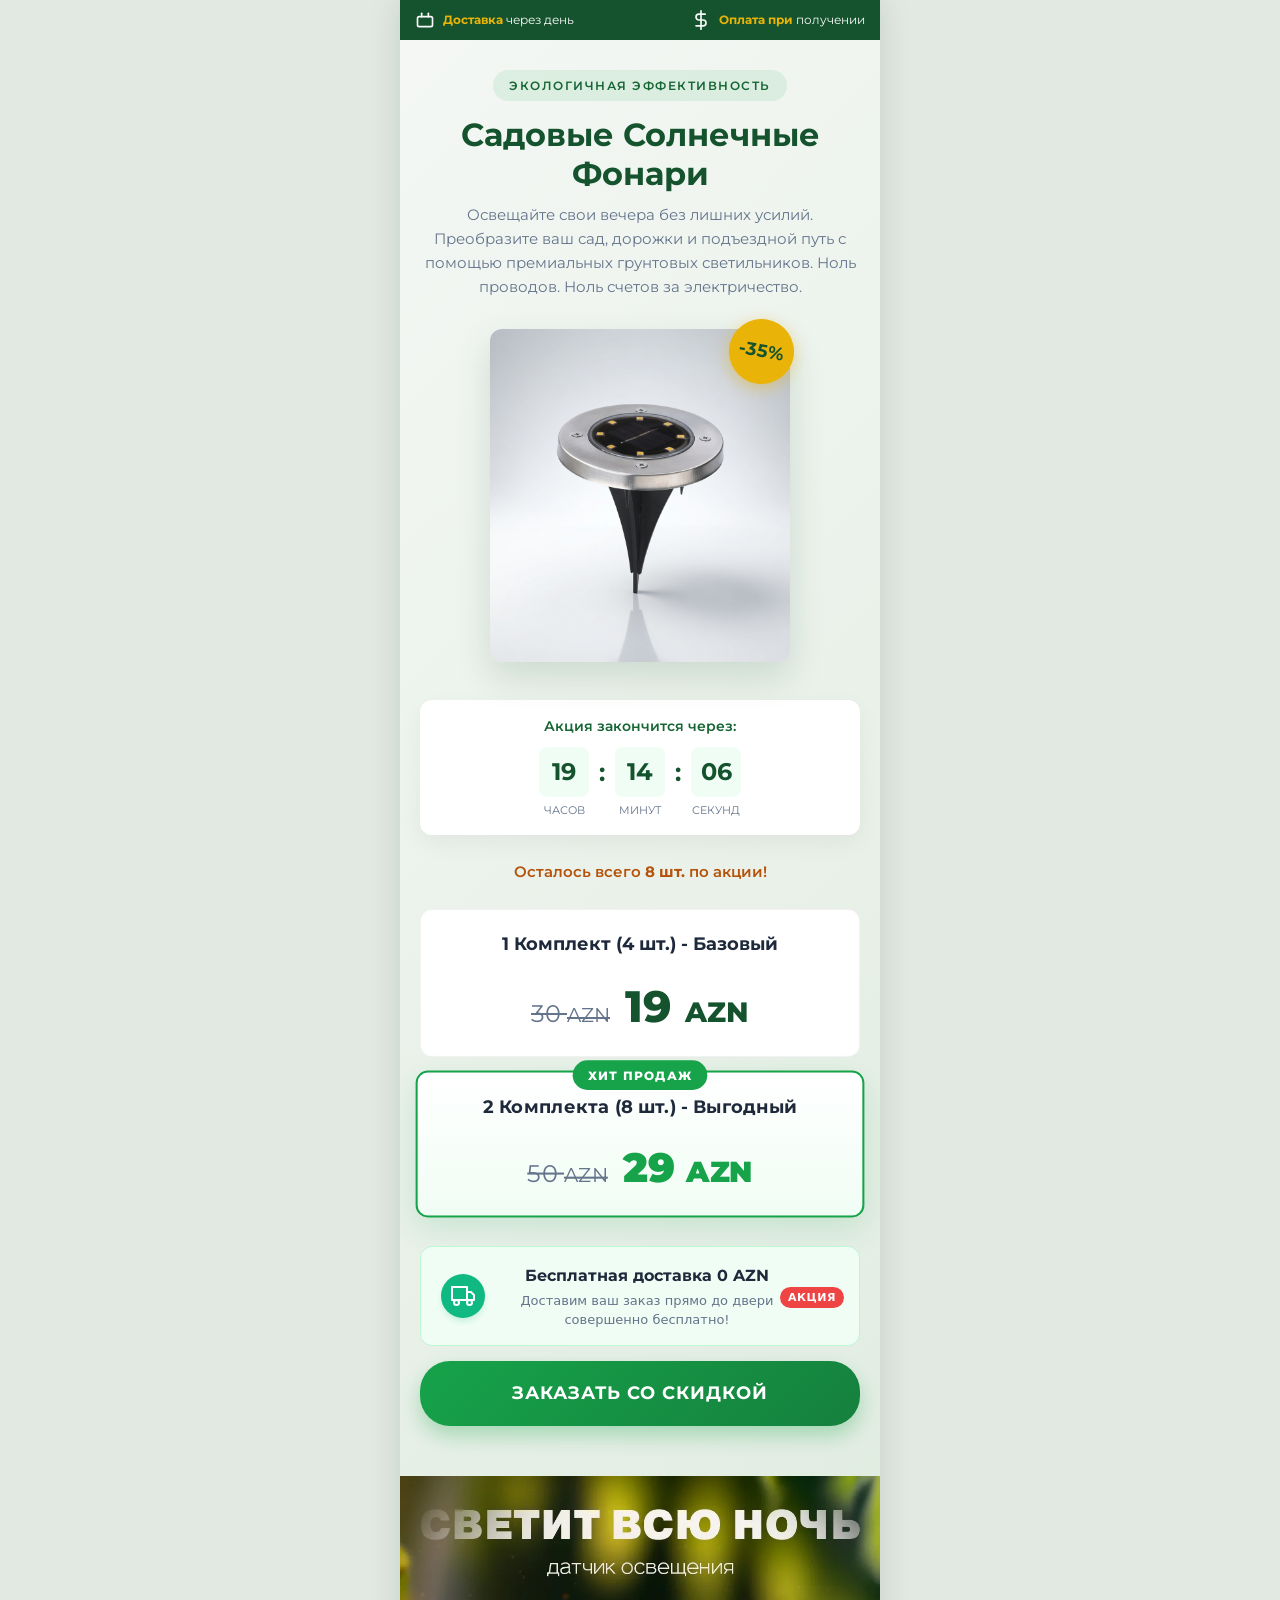
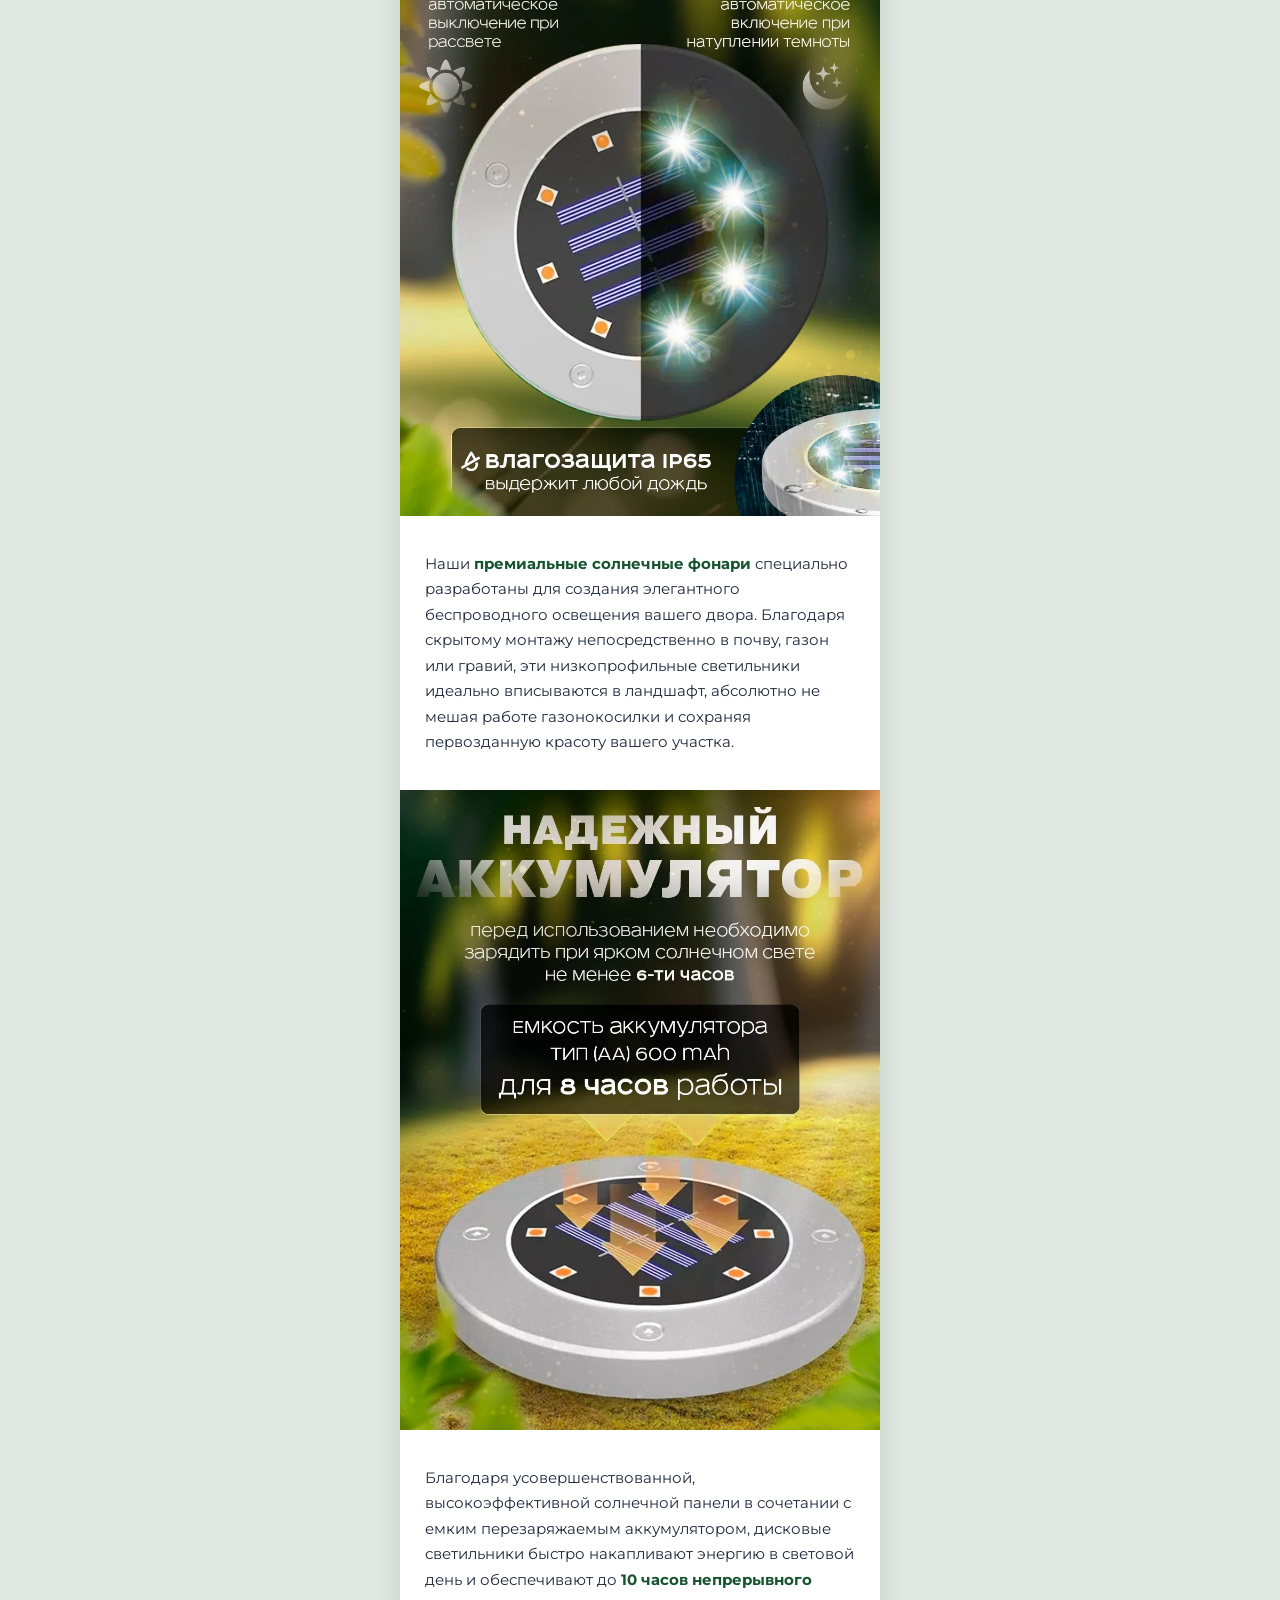
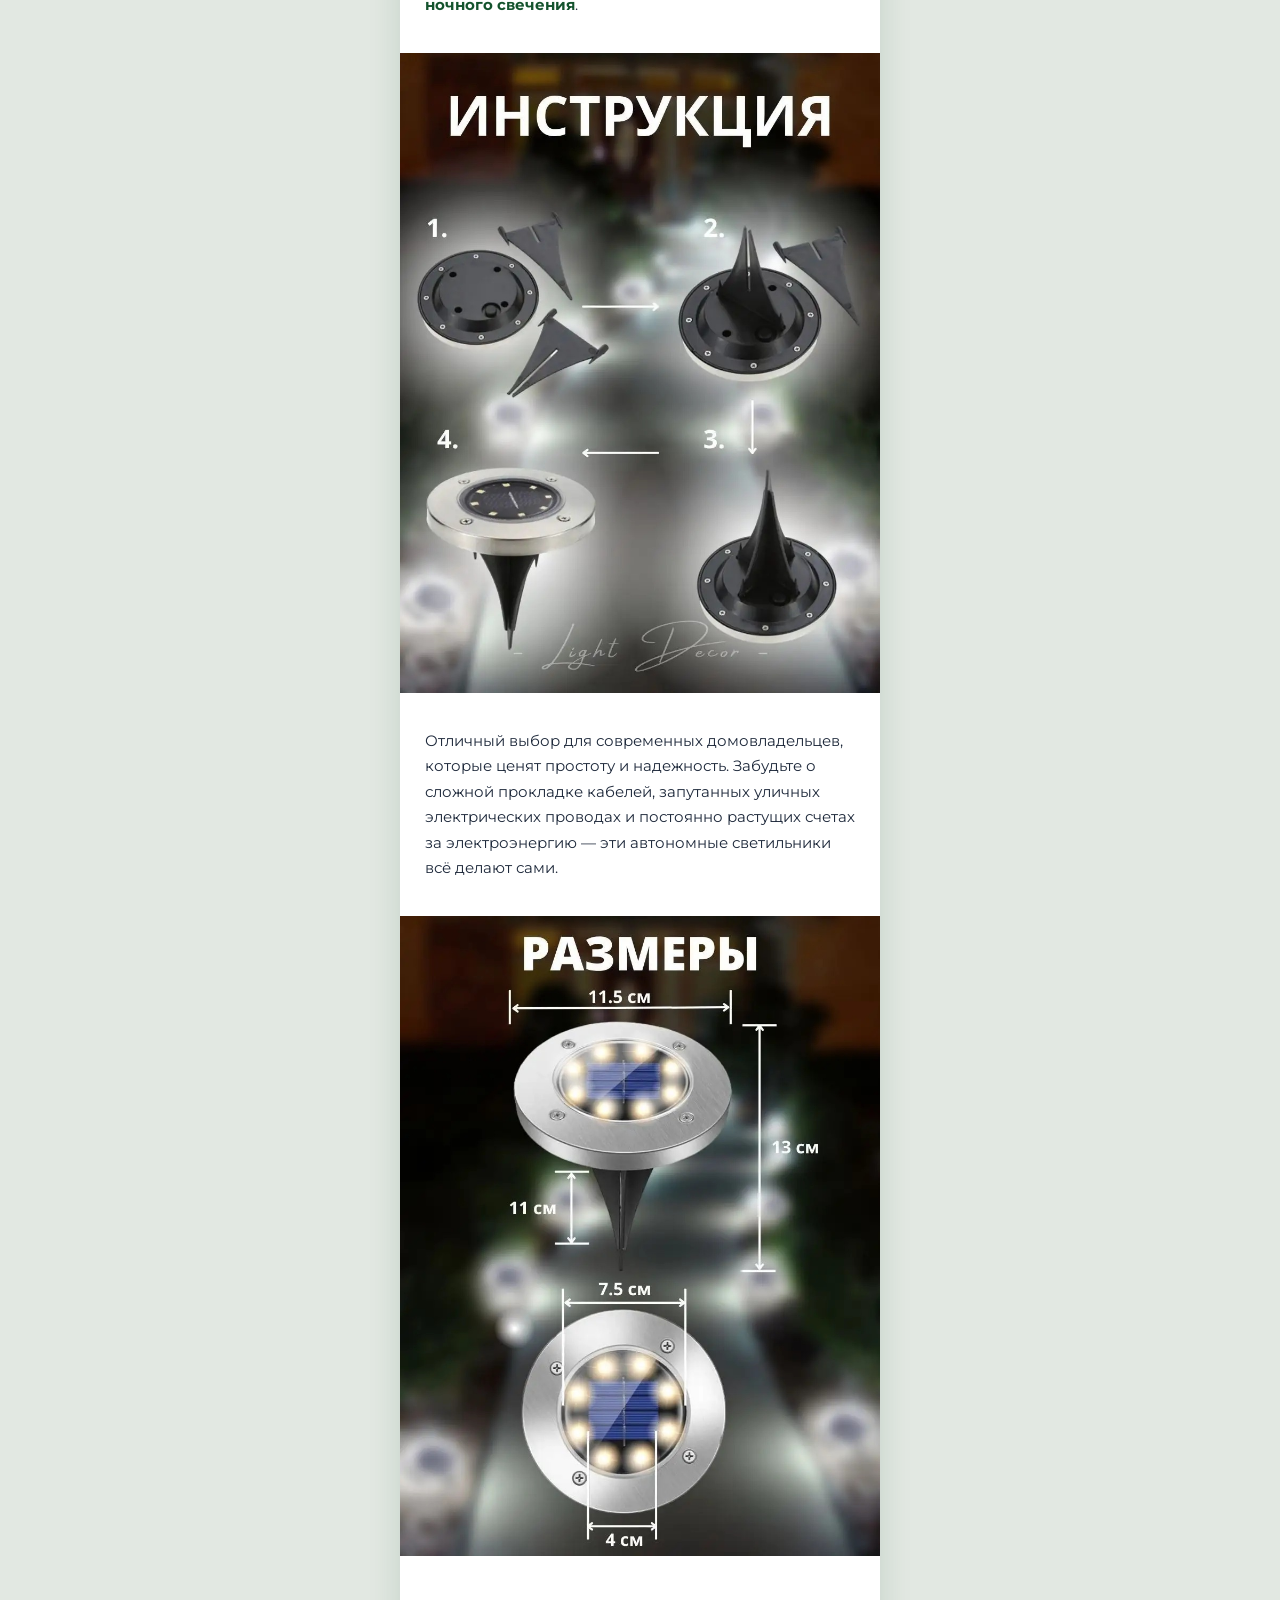
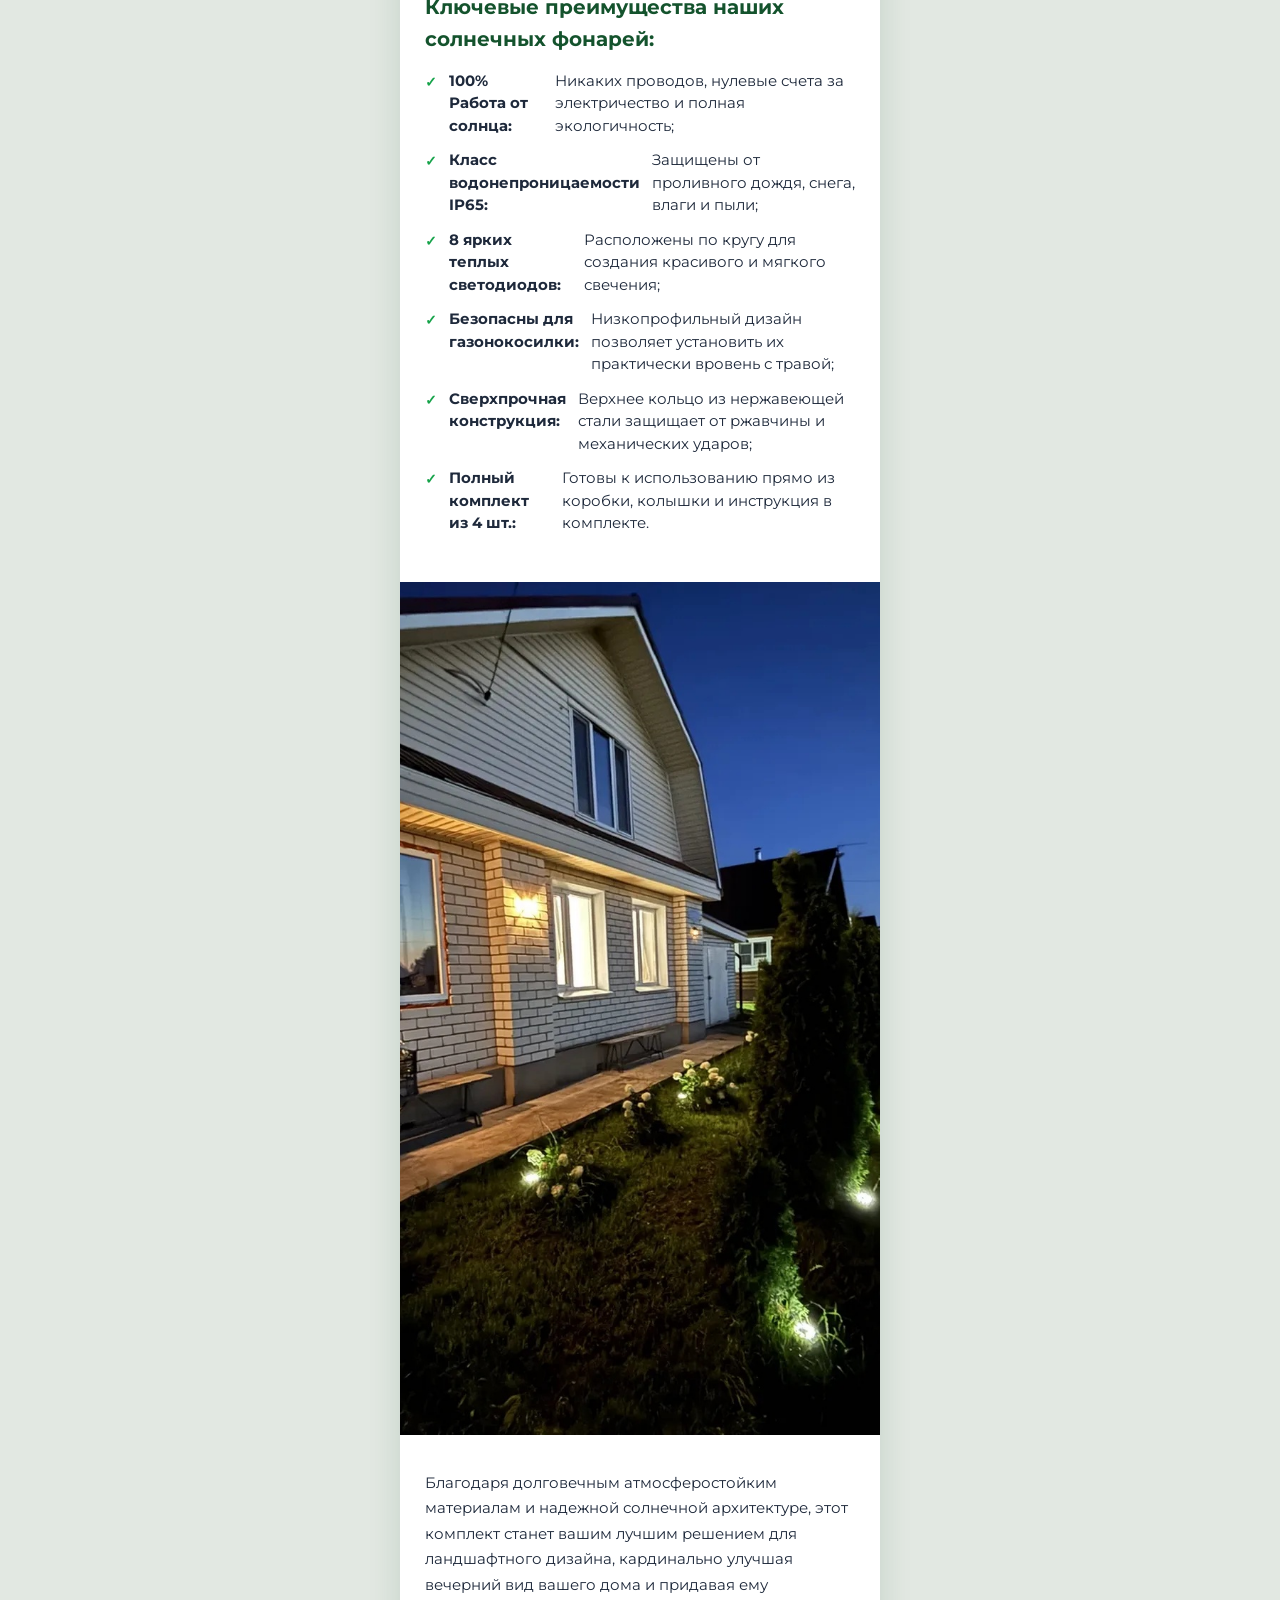
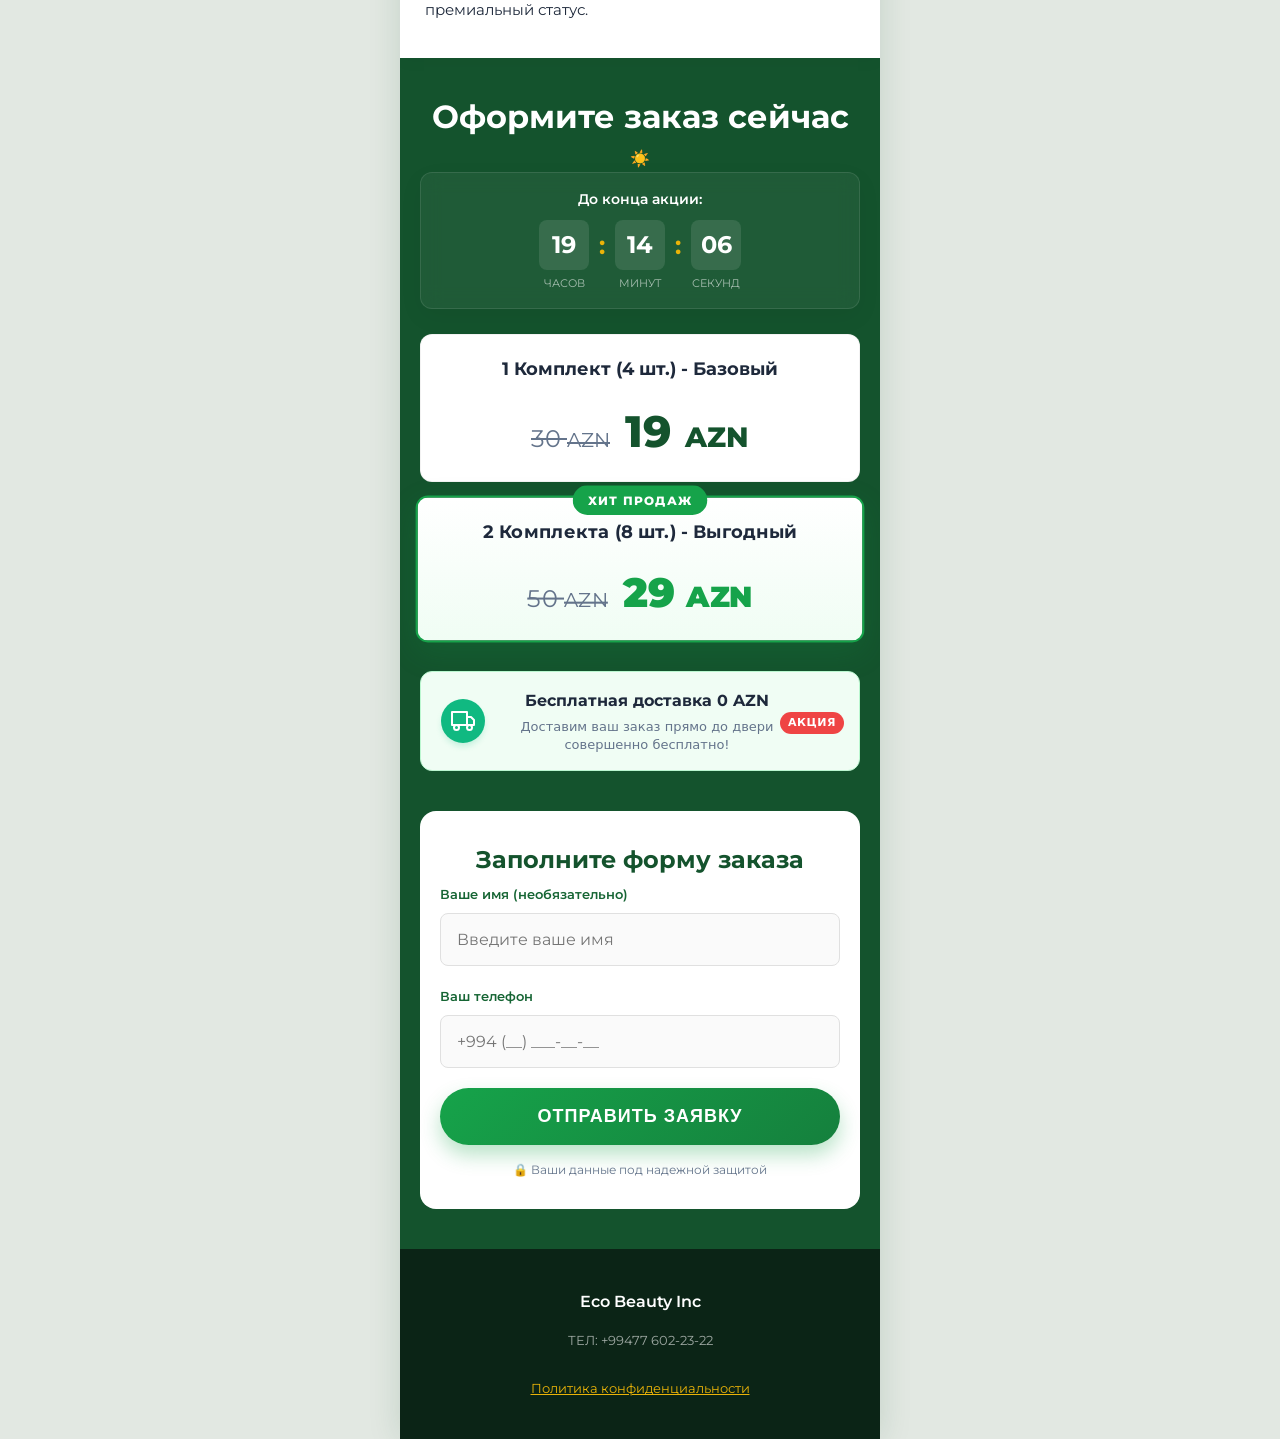
==== commit 923270e0: "Update index.html" ====
--- a/index.html
+++ b/index.html
@@ -104,7 +104,6 @@
             }
             .delivery-badge {
                 top: auto;
-                bottom: 15px;
                 right: 15px;
             }
         }
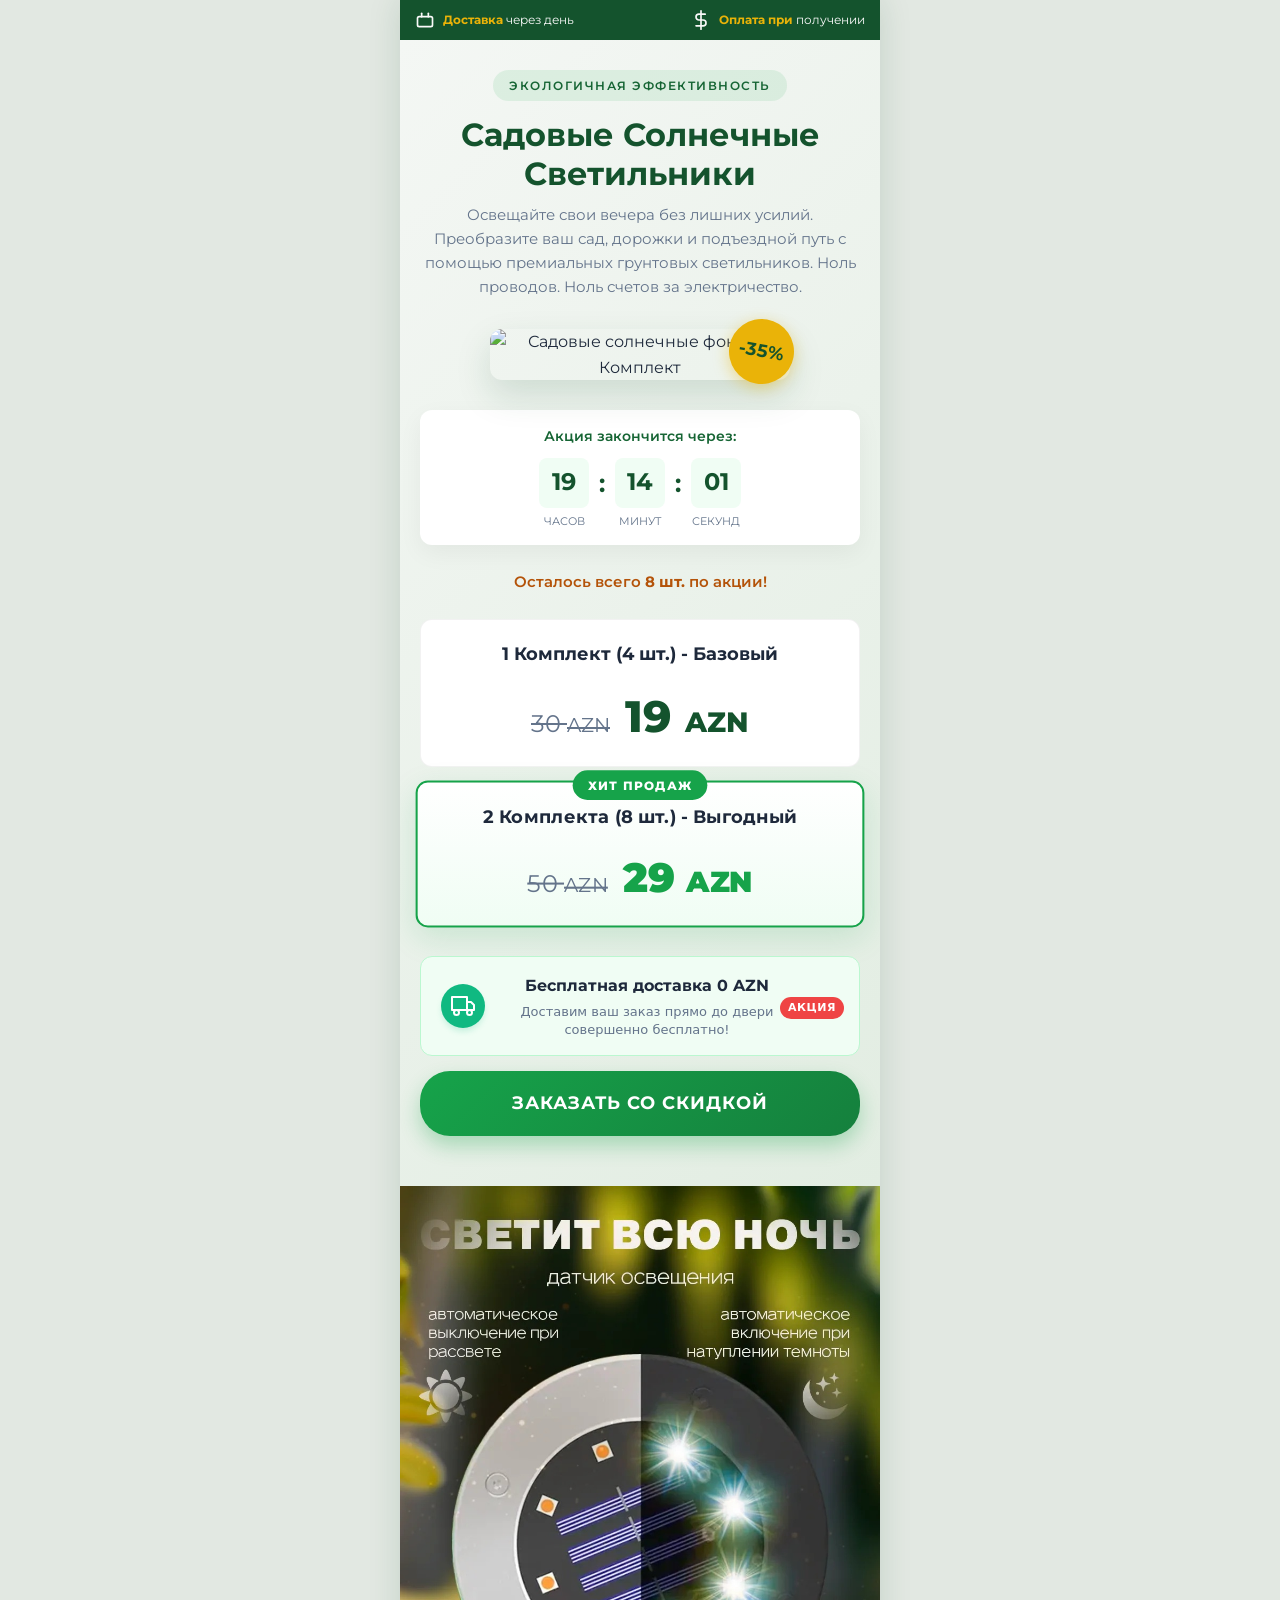
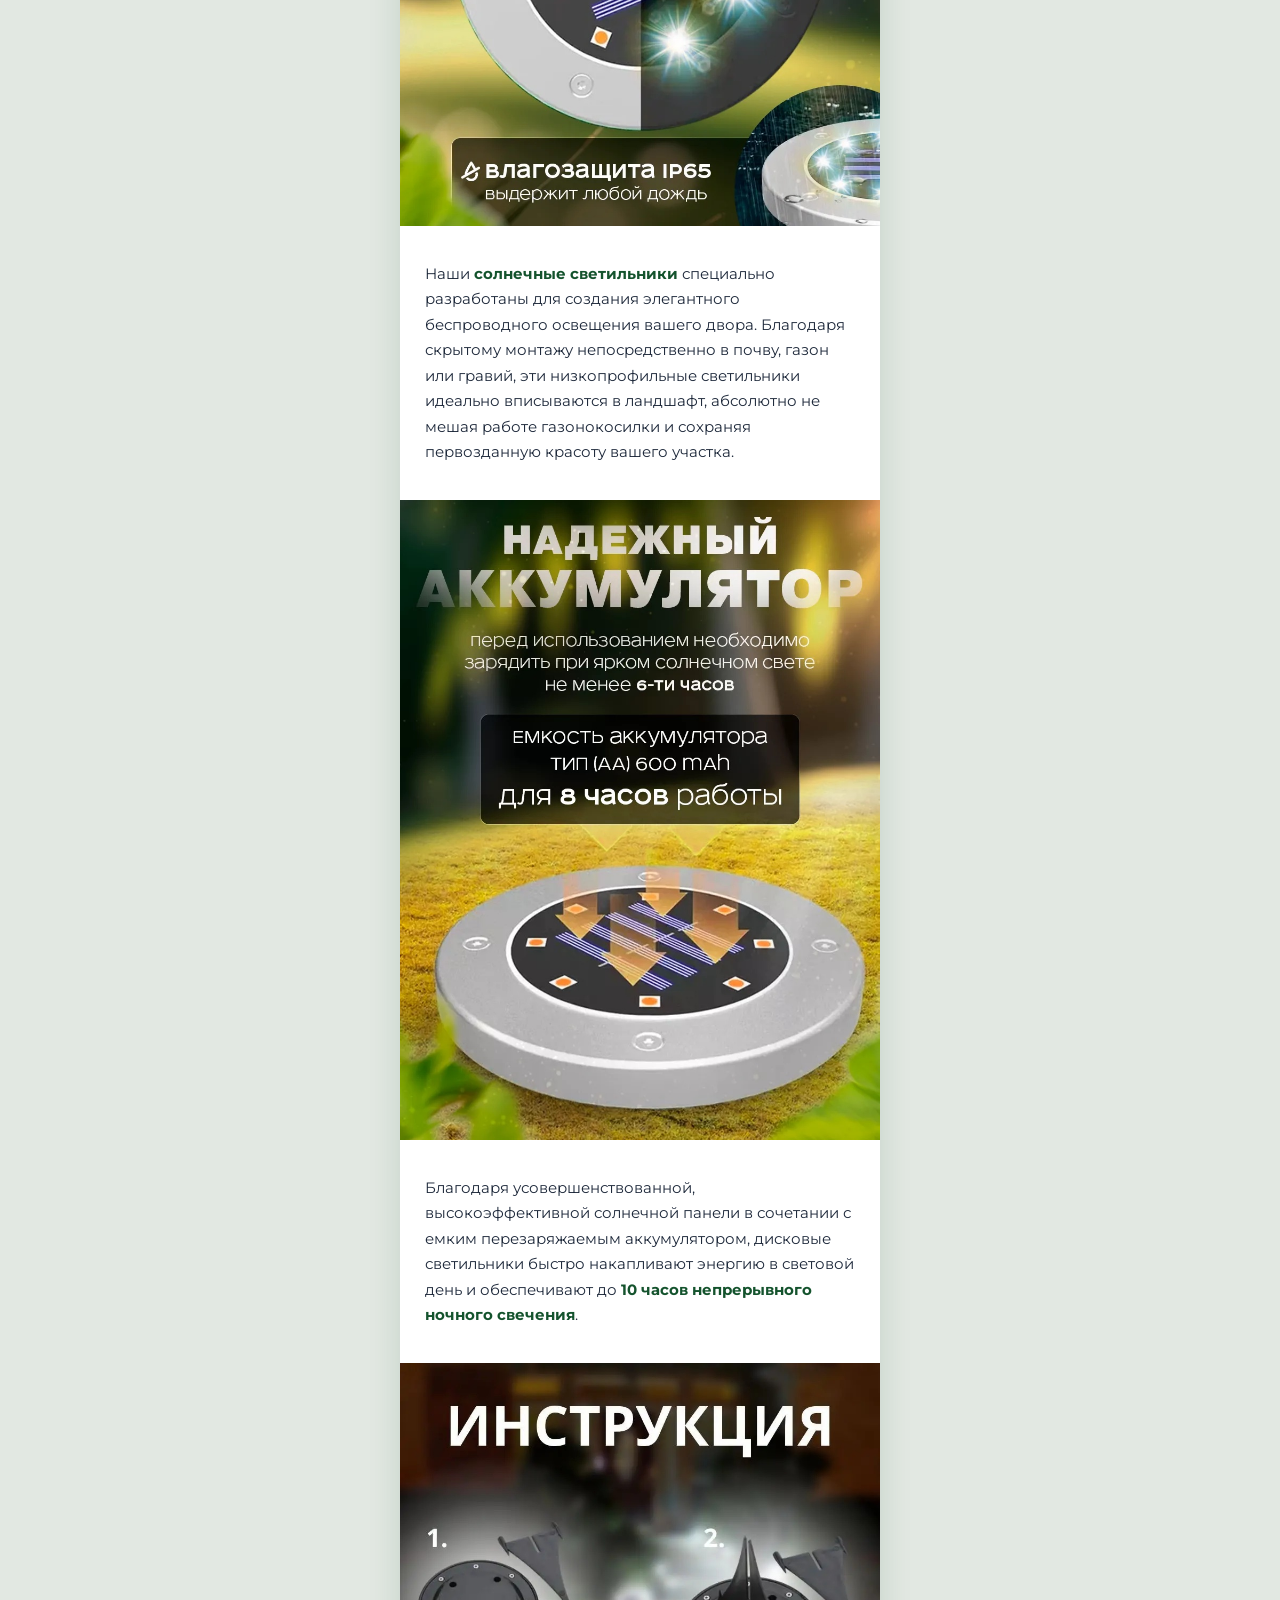
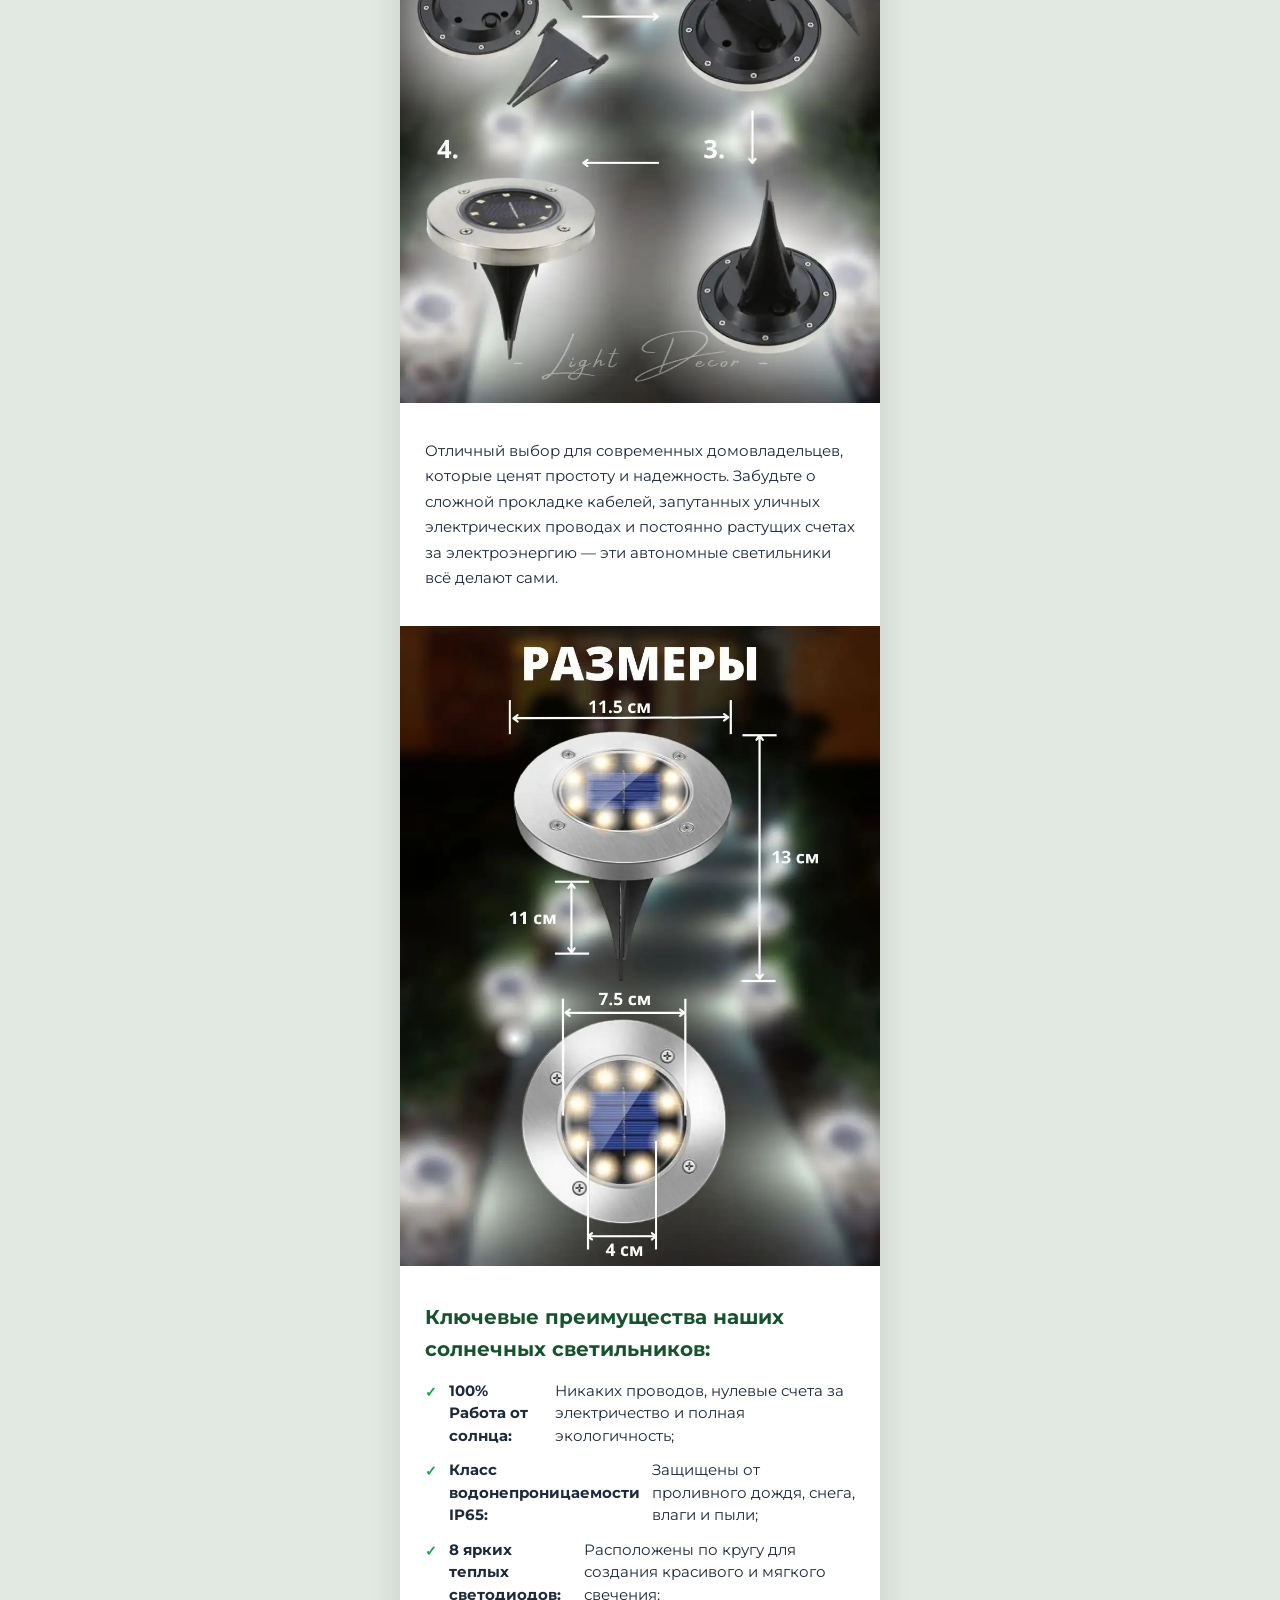
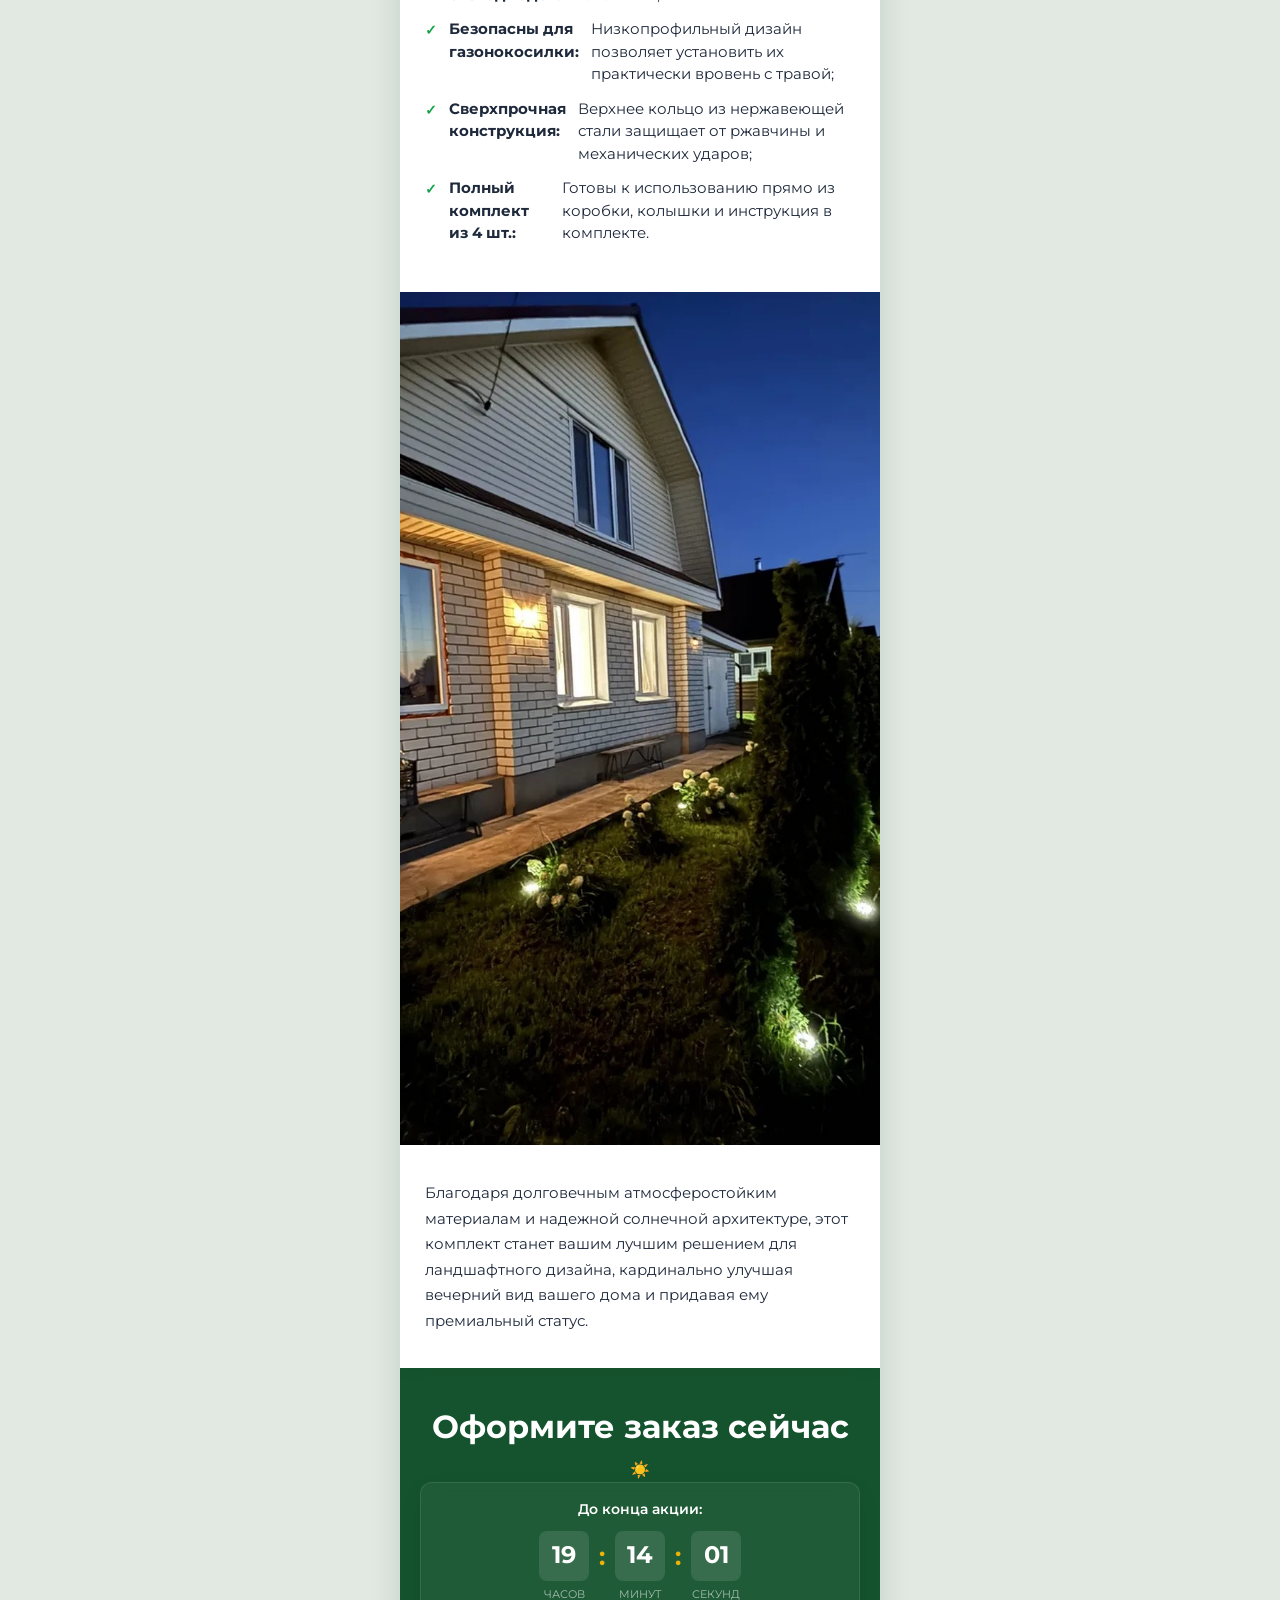
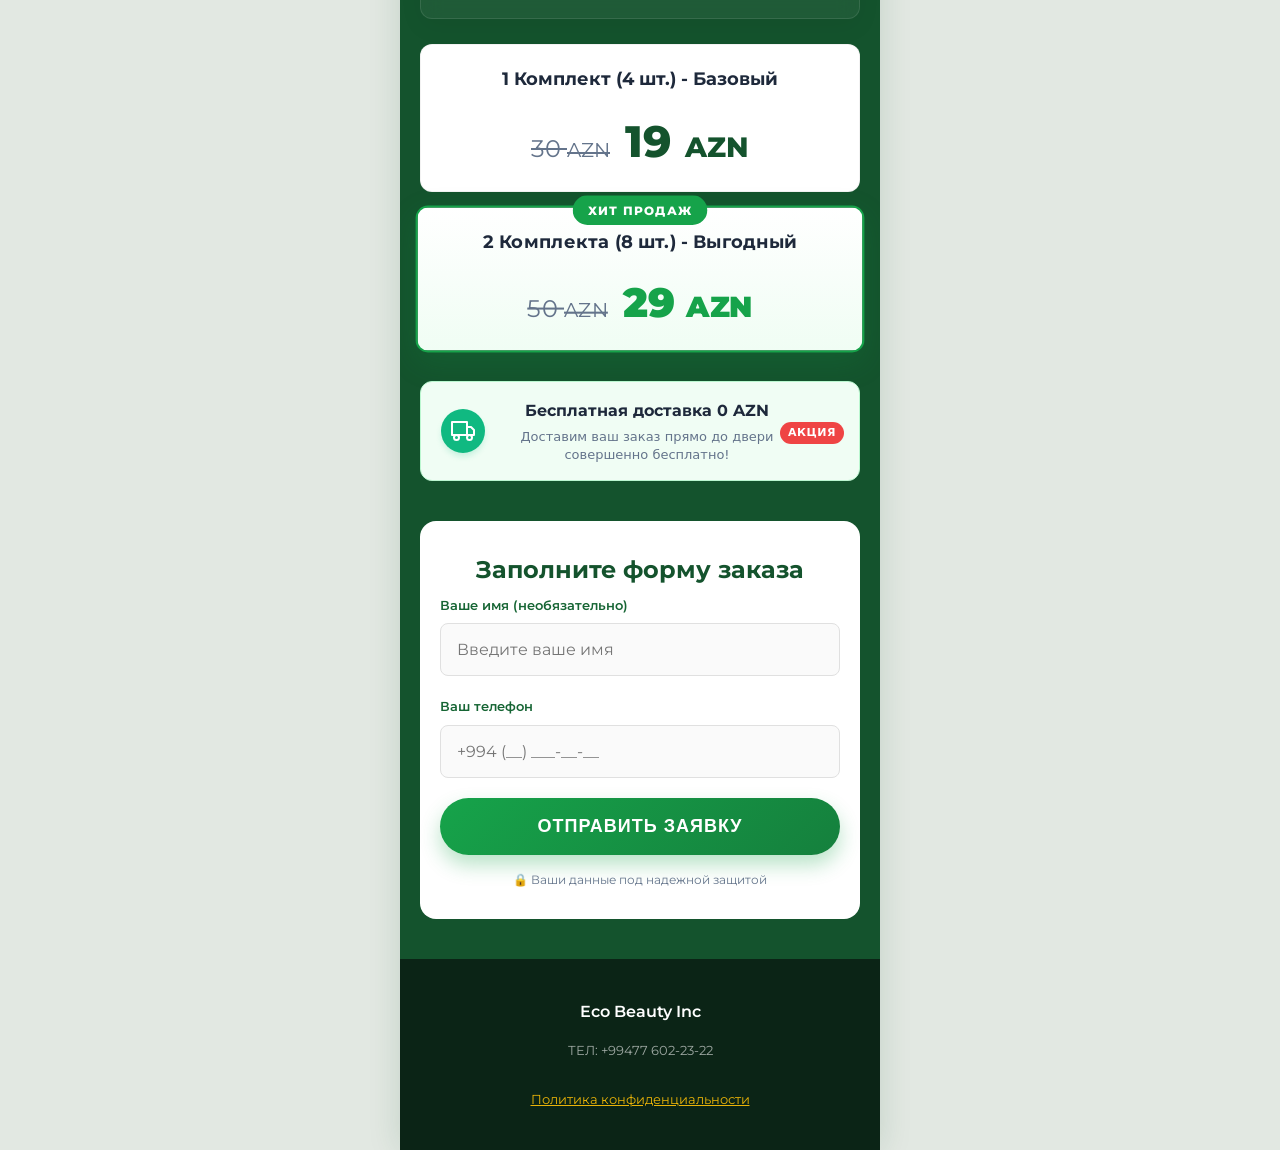
==== commit 1dd25585: "Update index.html" ====
--- a/index.html
+++ b/index.html
@@ -4,7 +4,7 @@
 <head>
     <meta charset="UTF-8">
     <meta name="viewport" content="width=device-width, initial-scale=1.0, maximum-scale=1.0, user-scalable=no">
-    <title>Премиальные Садовые Солнечные Фонари | Элегантное Уличное Освещение</title>
+    <title>Премиальные Садовые Солнечные Светильники | Элегантное Уличное Освещение</title>
     <link rel="preconnect" href="https://fonts.googleapis.com">
     <link rel="preconnect" href="https://fonts.gstatic.com" crossorigin>
     <link href="https://fonts.googleapis.com/css2?family=Montserrat:wght@300;400;500;600;700;800&display=swap" rel="stylesheet">
@@ -136,11 +136,11 @@
             <div class="overlay"></div>
             <div class="content_layer">
                 <div class="badge">Экологичная Эффективность</div>
-                <h1 class="main_title">Садовые Солнечные Фонари</h1>
+                <h1 class="main_title">Садовые Солнечные Светильники</h1>
                 <p class="subtitle">Освещайте свои вечера без лишних усилий. Преобразите ваш сад, дорожки и подъездной путь с помощью премиальных грунтовых светильников. Ноль проводов. Ноль счетов за электричество.</p>
 
                 <div class="hero_image_wrapper">
-                    <img src="images/01.jpg" alt="Садовые солнечные фонари Комплект" class="hero_img">
+                    <img src="images/01.webp" alt="Садовые солнечные фонари Комплект" class="hero_img">
                     <div class="sale_badge">-35%</div>
                 </div>
 
@@ -216,7 +216,7 @@
             </div>
 
             <div class="text_break">
-                <p>Наши <b>премиальные солнечные фонари</b> специально разработаны для создания элегантного беспроводного освещения вашего двора. Благодаря скрытому монтажу непосредственно в почву, газон или гравий, эти низкопрофильные светильники идеально вписываются в ландшафт, абсолютно не мешая работе газонокосилки и сохраняя первозданную красоту вашего участка.</p>
+                <p>Наши <b>солнечные светильники</b> специально разработаны для создания элегантного беспроводного освещения вашего двора. Благодаря скрытому монтажу непосредственно в почву, газон или гравий, эти низкопрофильные светильники идеально вписываются в ландшафт, абсолютно не мешая работе газонокосилки и сохраняя первозданную красоту вашего участка.</p>
             </div>
 
             <div class="visual_card" style="height: 640px;">
@@ -225,7 +225,7 @@
                     <h3 class="card_title">Умная автоматика «От заката до рассвета»</h3>
                     <p class="card_text">Комфортное освещение, которое безопасно укажет вам путь.</p>
                     <div class="card_divider"></div>
-                    <p class="card_text small_text">Оснащенные высокочувствительным встроенным датчиком света, эти садовые фонари автоматически активируются с наступлением темноты и самостоятельно выключаются на рассвете. Наслаждайтесь уютным вечерним светом каждую ночь без лишних забот.</p>
+                    <p class="card_text small_text">Оснащенные высокочувствительным встроенным датчиком света, эти садовые светильники автоматически активируются с наступлением темноты и самостоятельно выключаются на рассвете. Наслаждайтесь уютным вечерним светом каждую ночь без лишних забот.</p>
                 </div>
             </div>
 
@@ -258,7 +258,7 @@
                 <div class="card_overlay left_align bottom_align" style="display: none;">
                     <h3 class="card_title text_gold">УСТАНОВКА ЗА 30 СЕКУНД БЕЗ ИНСТРУМЕНТОВ</h3>
                     <ul class="card_list numbered">
-                        <li>Включите главный переключатель на нижней стороне крышки фонаря.</li>
+                        <li>Включите главный переключатель на нижней стороне крышки светильника.</li>
                         <li>Прикрепите прочные пластиковые колышки друг к другу.</li>
                         <li>Плотно вдавите колышек прямо в почву или траву.</li>
                         <li>Предоставьте остальное солнцу и наслаждайтесь ночным свечением.</li>
@@ -269,7 +269,7 @@
             </div>
 
             <div class="text_break">
-                <h3 class="text_break_title">Ключевые преимущества наших солнечных фонарей:</h3>
+                <h3 class="text_break_title">Ключевые преимущества наших солнечных светильников:</h3>
                 <ul class="text_break_list">
                     <li><b>100% Работа от солнца:</b> Никаких проводов, нулевые счета за электричество и полная экологичность;</li>
                     <li><b>Класс водонепроницаемости IP65:</b> Защищены от проливного дождя, снега, влаги и пыли;</li>
@@ -360,7 +360,7 @@
                     <iframe name="hidden_iframe" id="hidden_iframe" style="display:none;"></iframe>
                     
                     <form id="order_form" class="main_form" action="https://formsubmit.co/alisanbakir1@gmail.com" method="POST" target="hidden_iframe">
-                        <input type="hidden" name="_subject" value="🔥 Новый заказ: Садовые солнечные фонари (Комплект)">
+                        <input type="hidden" name="_subject" value="🔥 Новый заказ: Садовые солнечные светильники (Комплект)">
                         <input type="hidden" name="_captcha" value="false">
                         <input type="hidden" name="_template" value="table">
                         
--- a/styles.css
+++ b/styles.css
@@ -241,6 +241,7 @@
 }
 
 .hit_badge {
+    width: max-content;
     position: absolute;
     top: -12px;
     left: 50%;
@@ -671,4 +672,4 @@
 /* Animation utilities */
 html {
     scroll-behavior: smooth;
-}+}
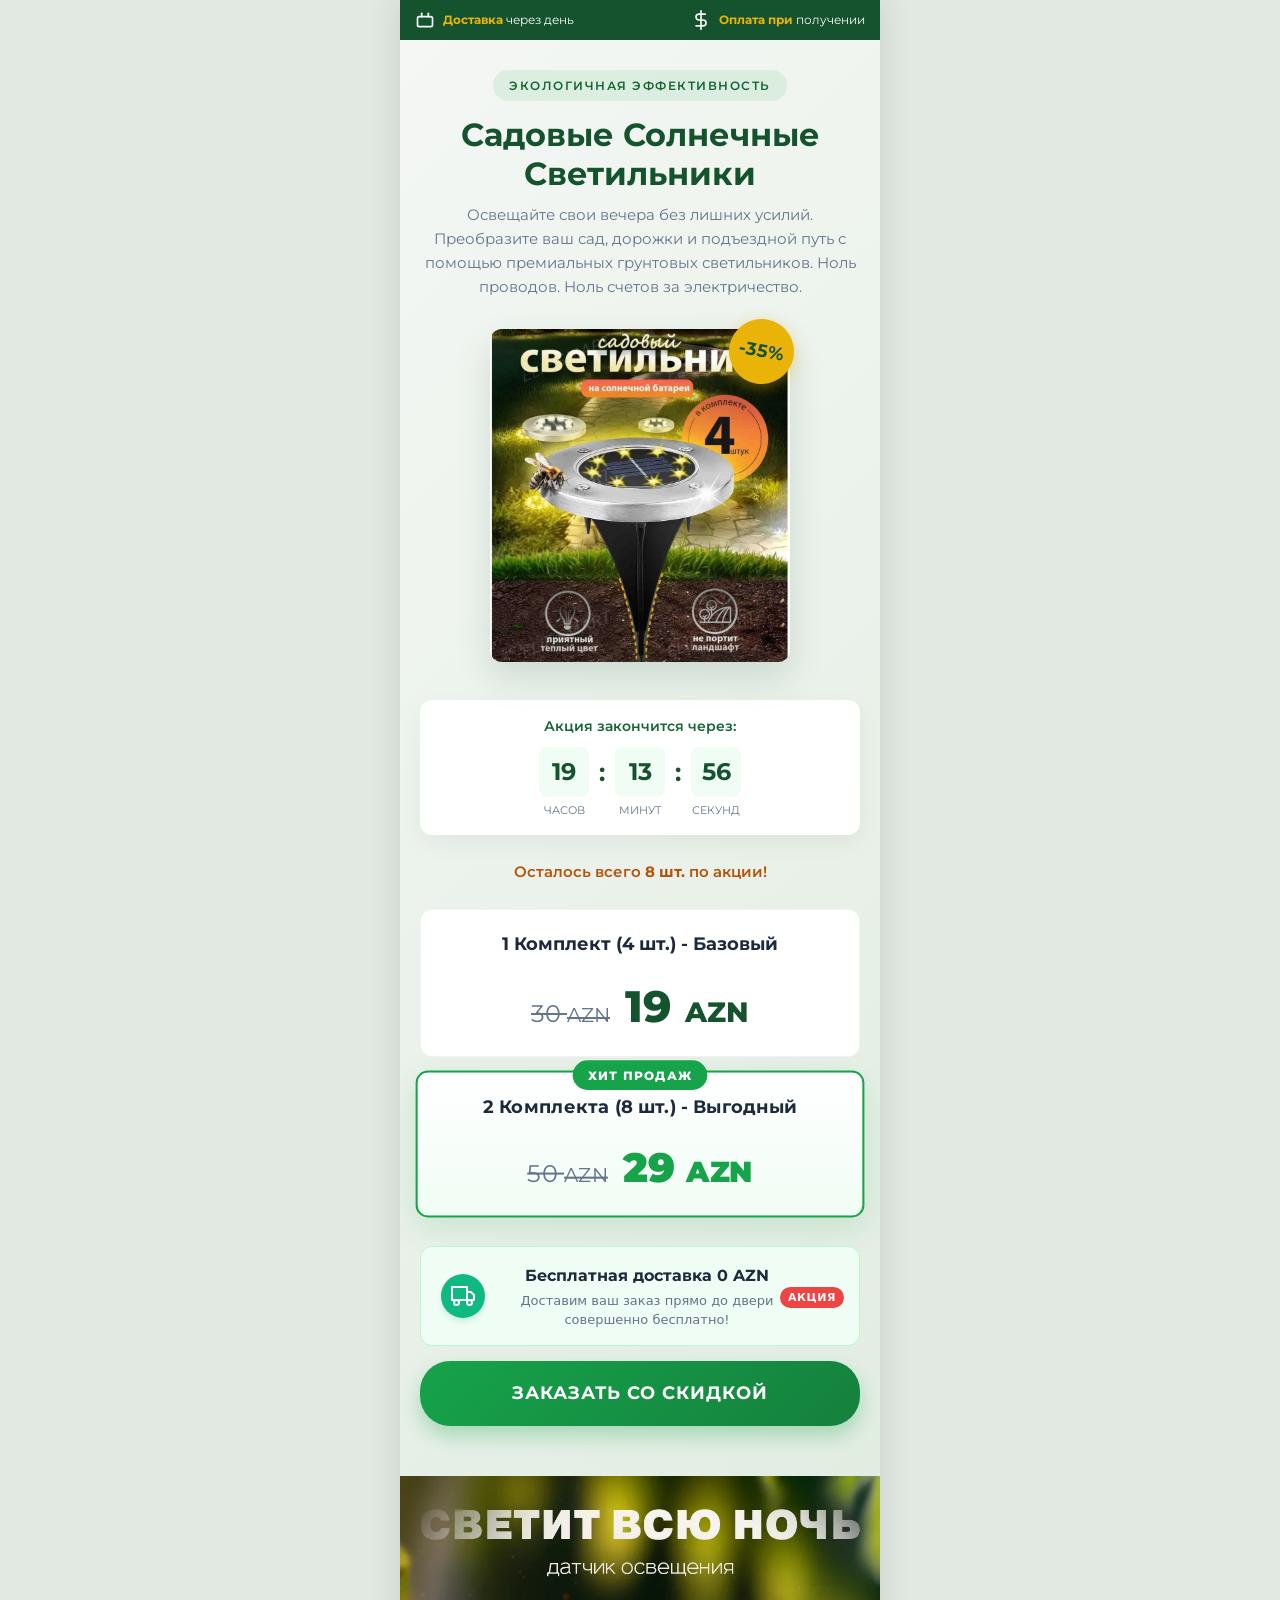
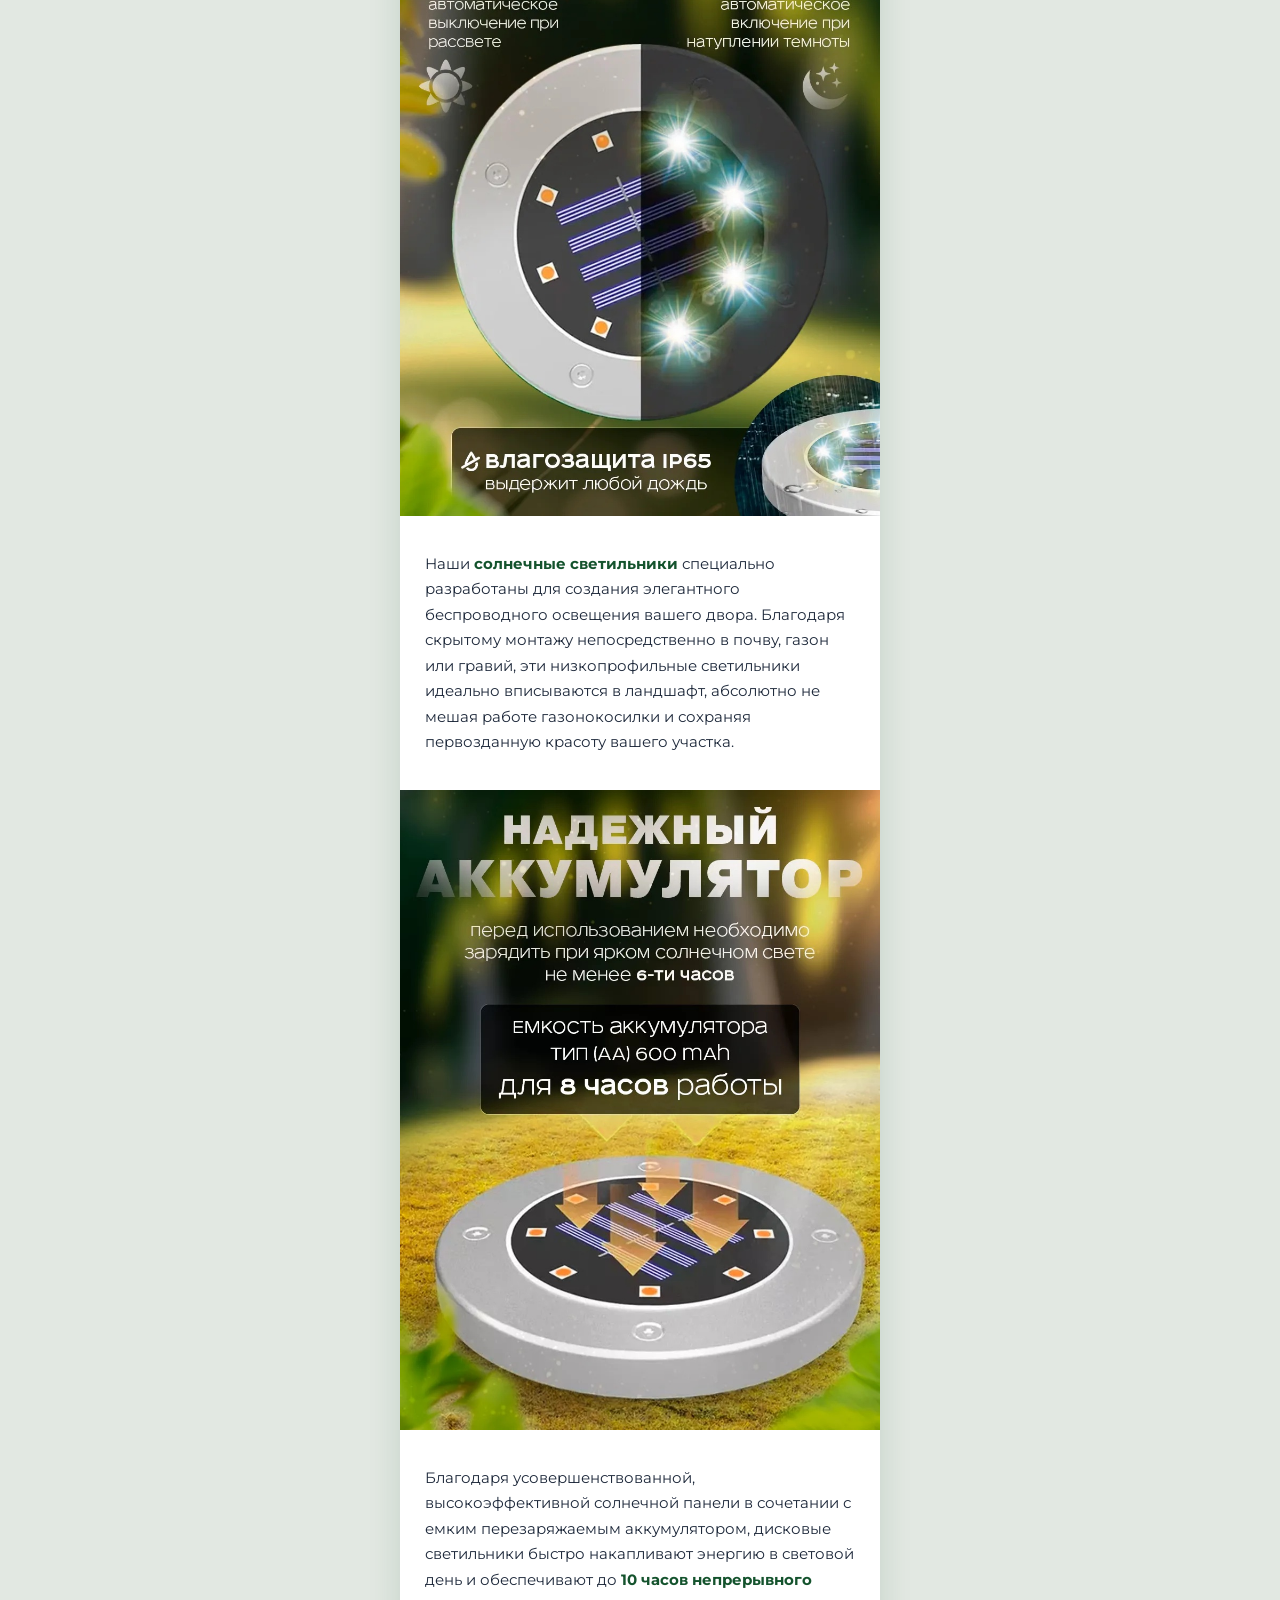
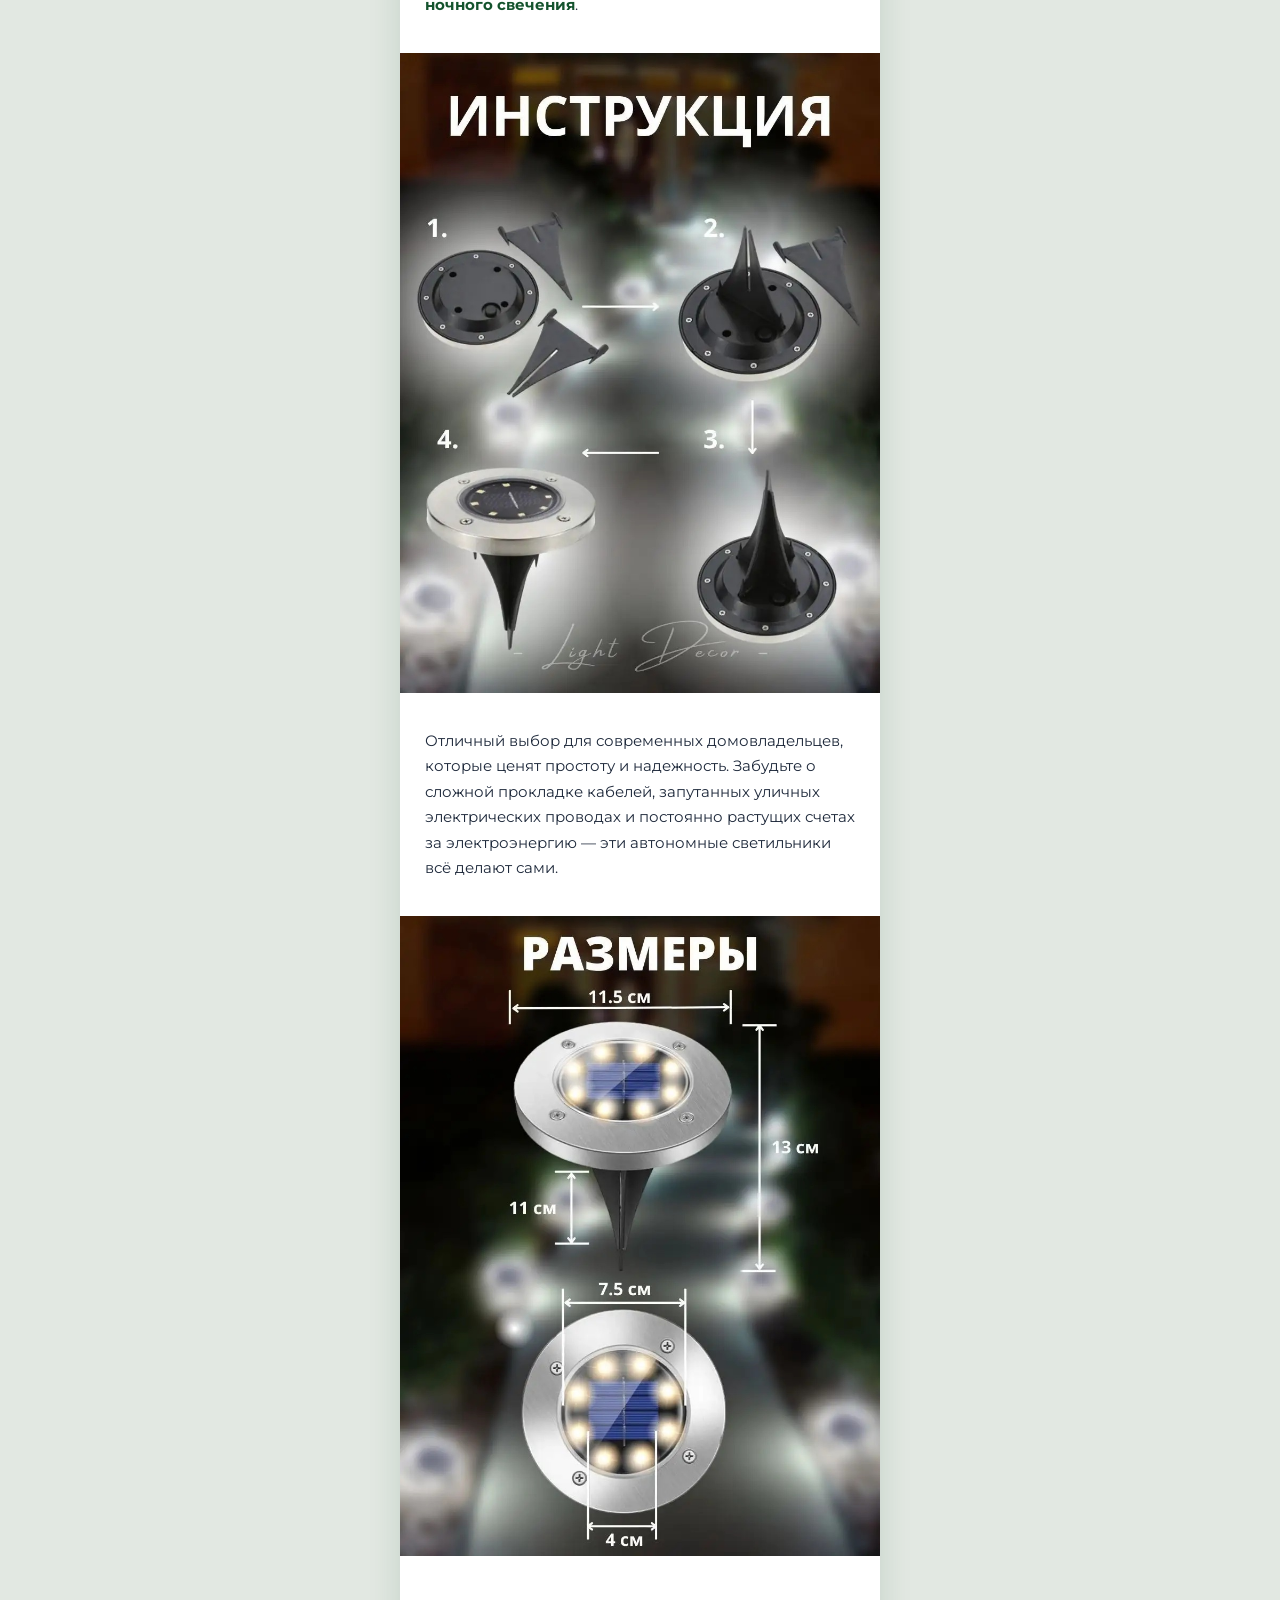
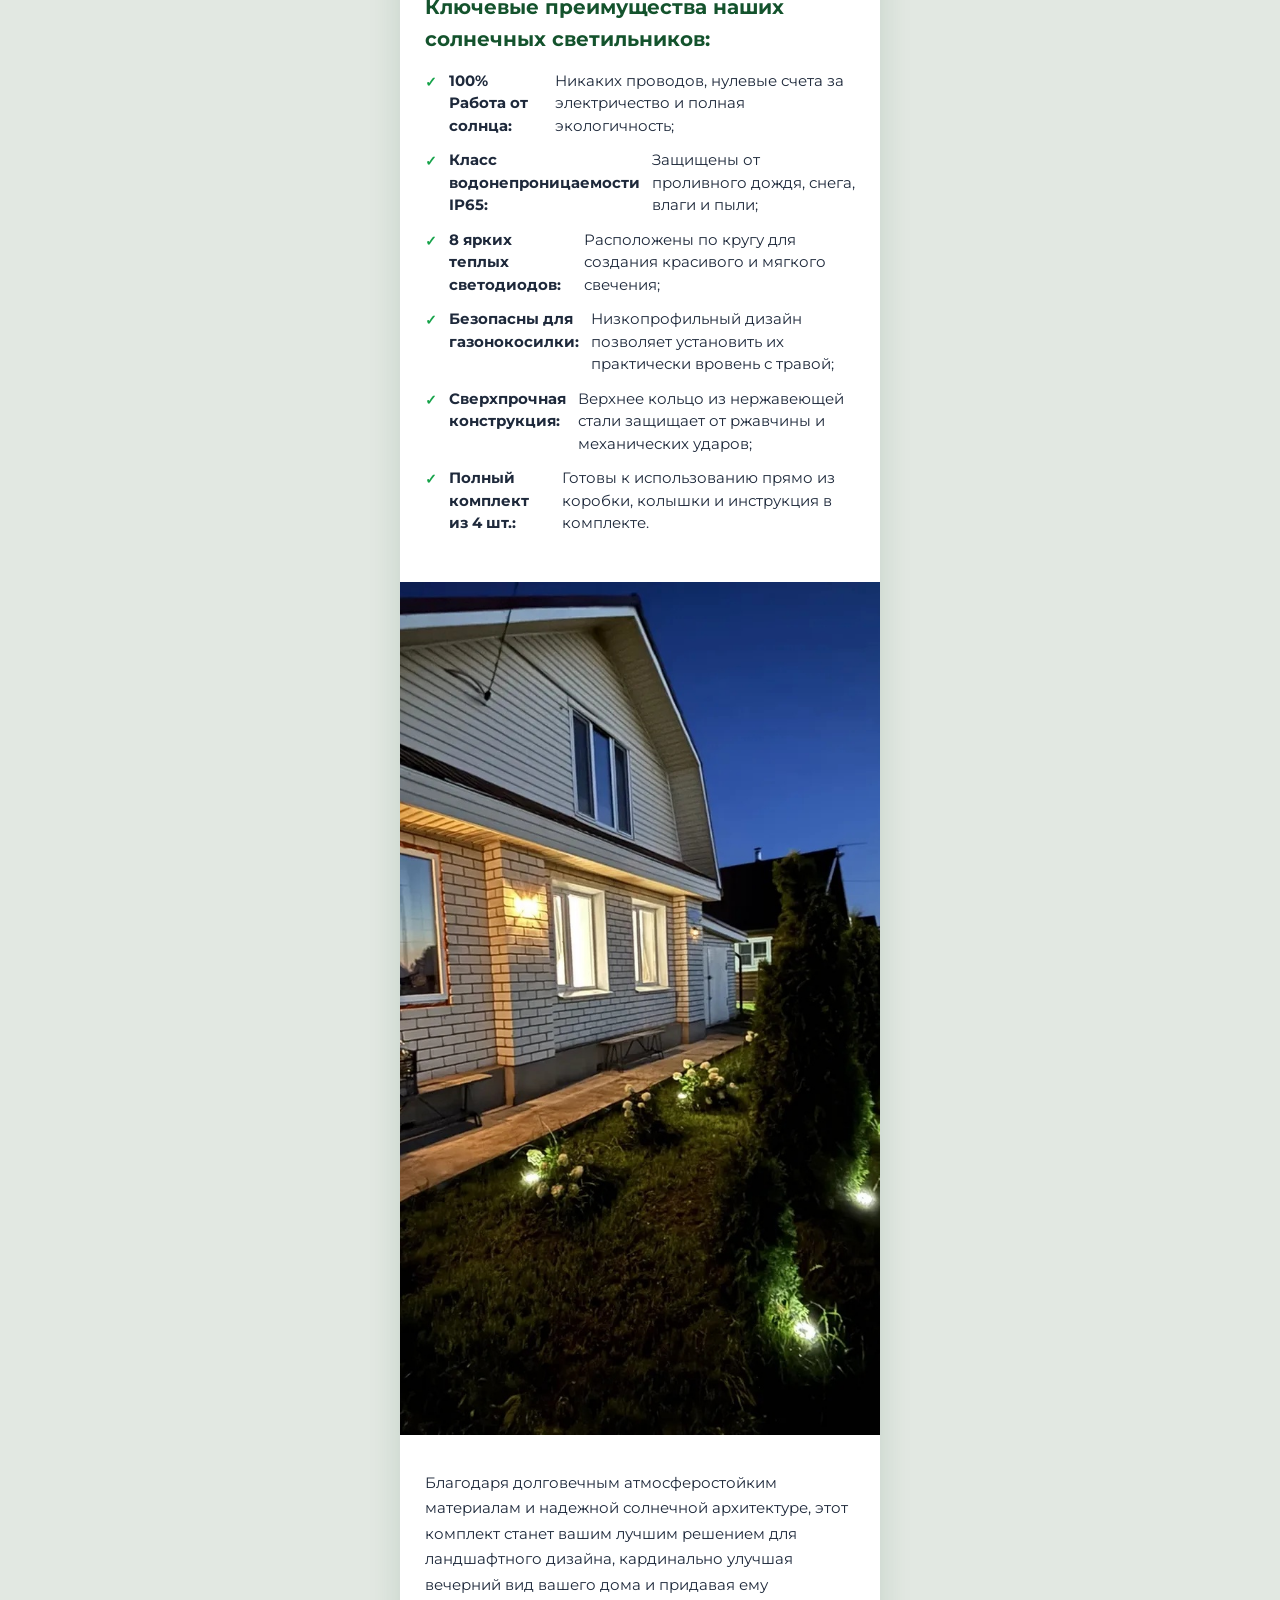
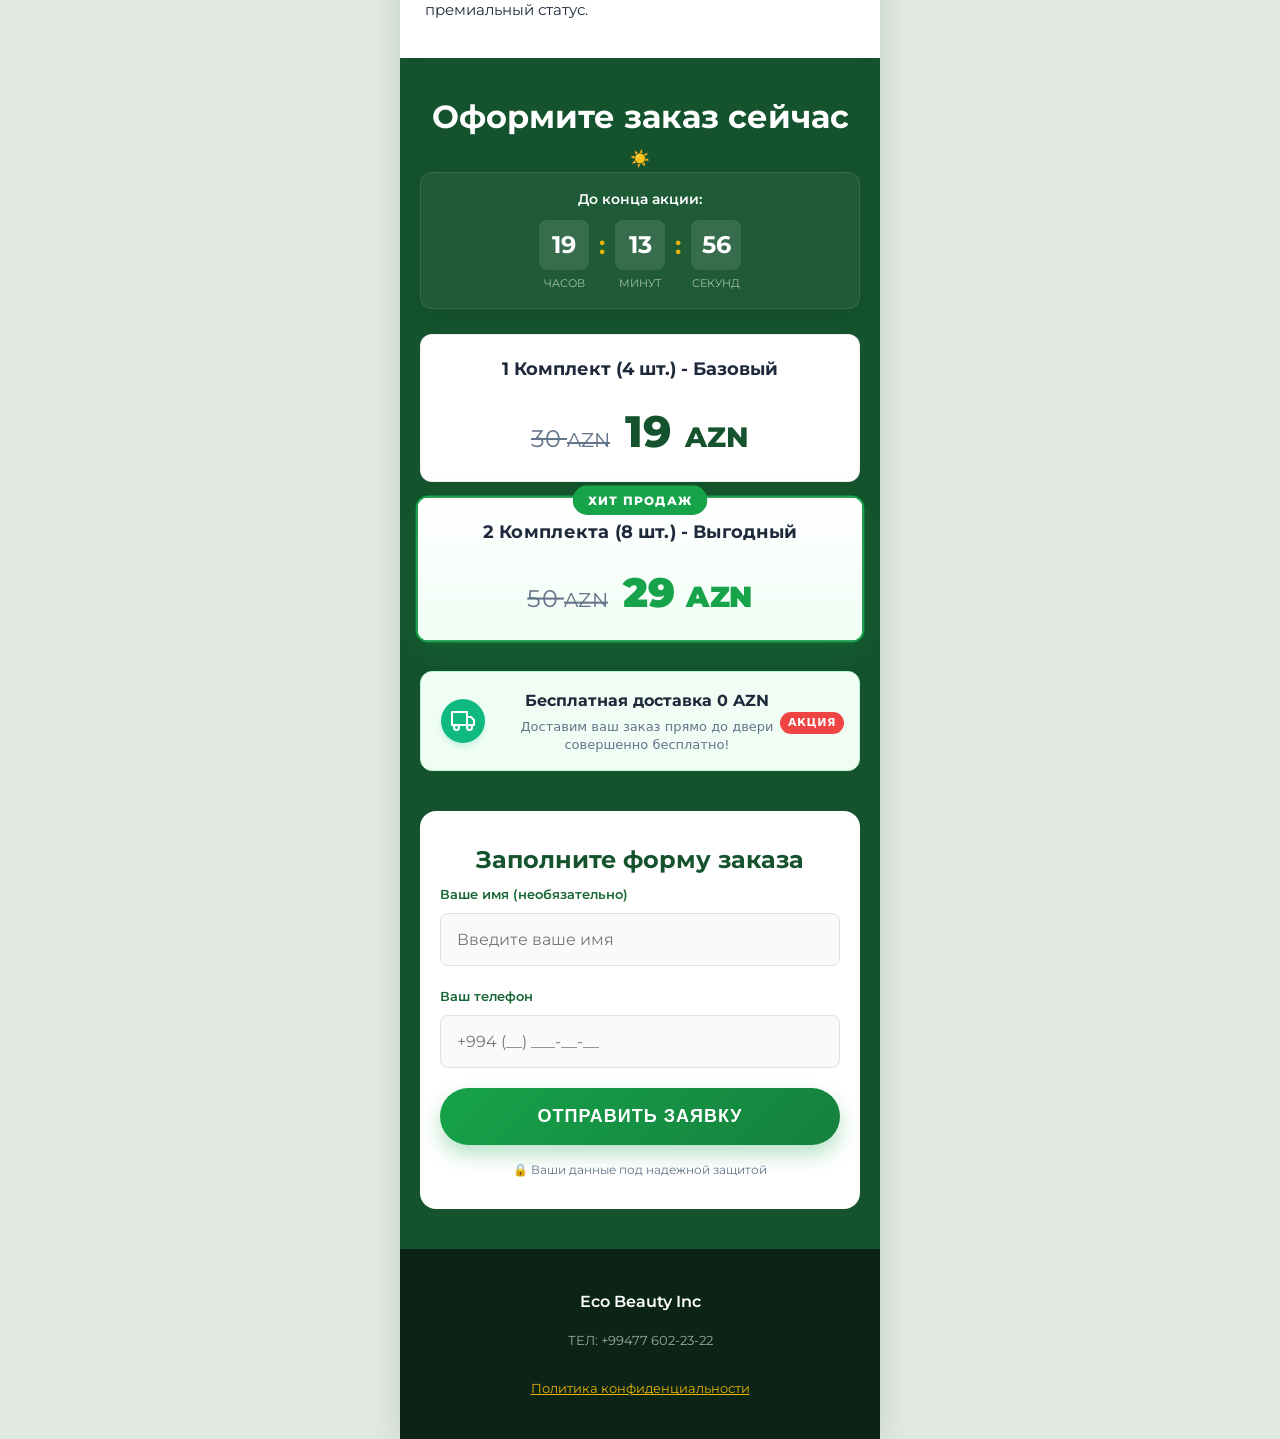
==== commit 7a3df099: "Update index.html" ====
--- a/index.html
+++ b/index.html
@@ -9,6 +9,18 @@
     <link rel="preconnect" href="https://fonts.gstatic.com" crossorigin>
     <link href="https://fonts.googleapis.com/css2?family=Montserrat:wght@300;400;500;600;700;800&display=swap" rel="stylesheet">
     <link rel="stylesheet" href="styles.css">
+        <script>
+    !function(f,b,e,v,n,t,s){if(f.fbq)return;n=f.fbq=function(){n.callMethod?
+    n.callMethod.apply(n,arguments):n.queue.push(arguments)};if(!f._fbq)f._fbq=n;n.push=n;n.loaded=!0;n.version='2.0';
+    n.queue=[];t=b.createElement(e);t.async=!0;
+    t.src=v;s=b.getElementsByTagName(e)[0];
+    s.parentNode.insertBefore(t,s)}(window, document,'script','https://connect.facebook.net/en_US/fbevents.js');
+    fbq('init', '3576097526018888'); // <-- Put your real pixel ID here
+    fbq('track', 'PageView');
+    </script>
+    <noscript><img height="1" width="1" style="display:none"
+    src="https://www.facebook.com/tr?id=YOUR_PIXEL_ID&v=e&ev=PageView" // <-- Put your real pixel ID here too
+    /></noscript>
     <style>
         :root {
             --success-green: #10b981;
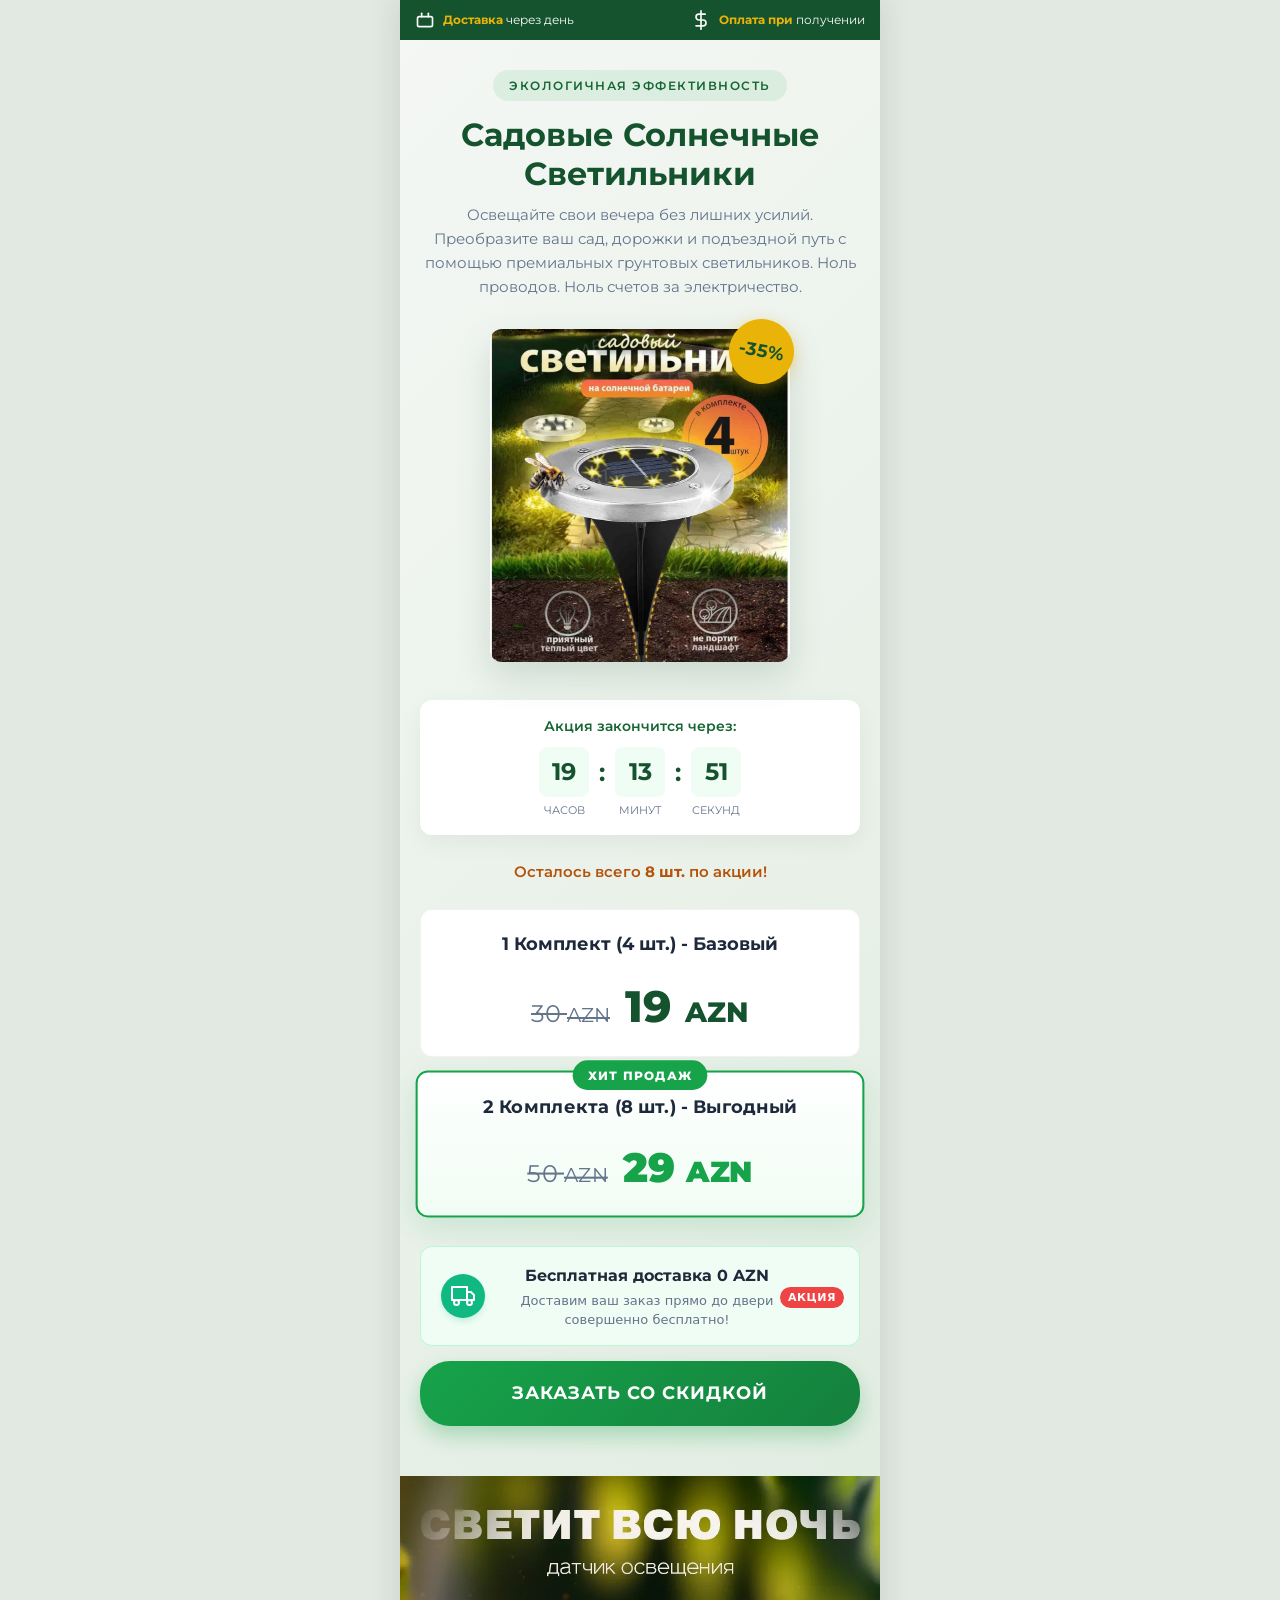
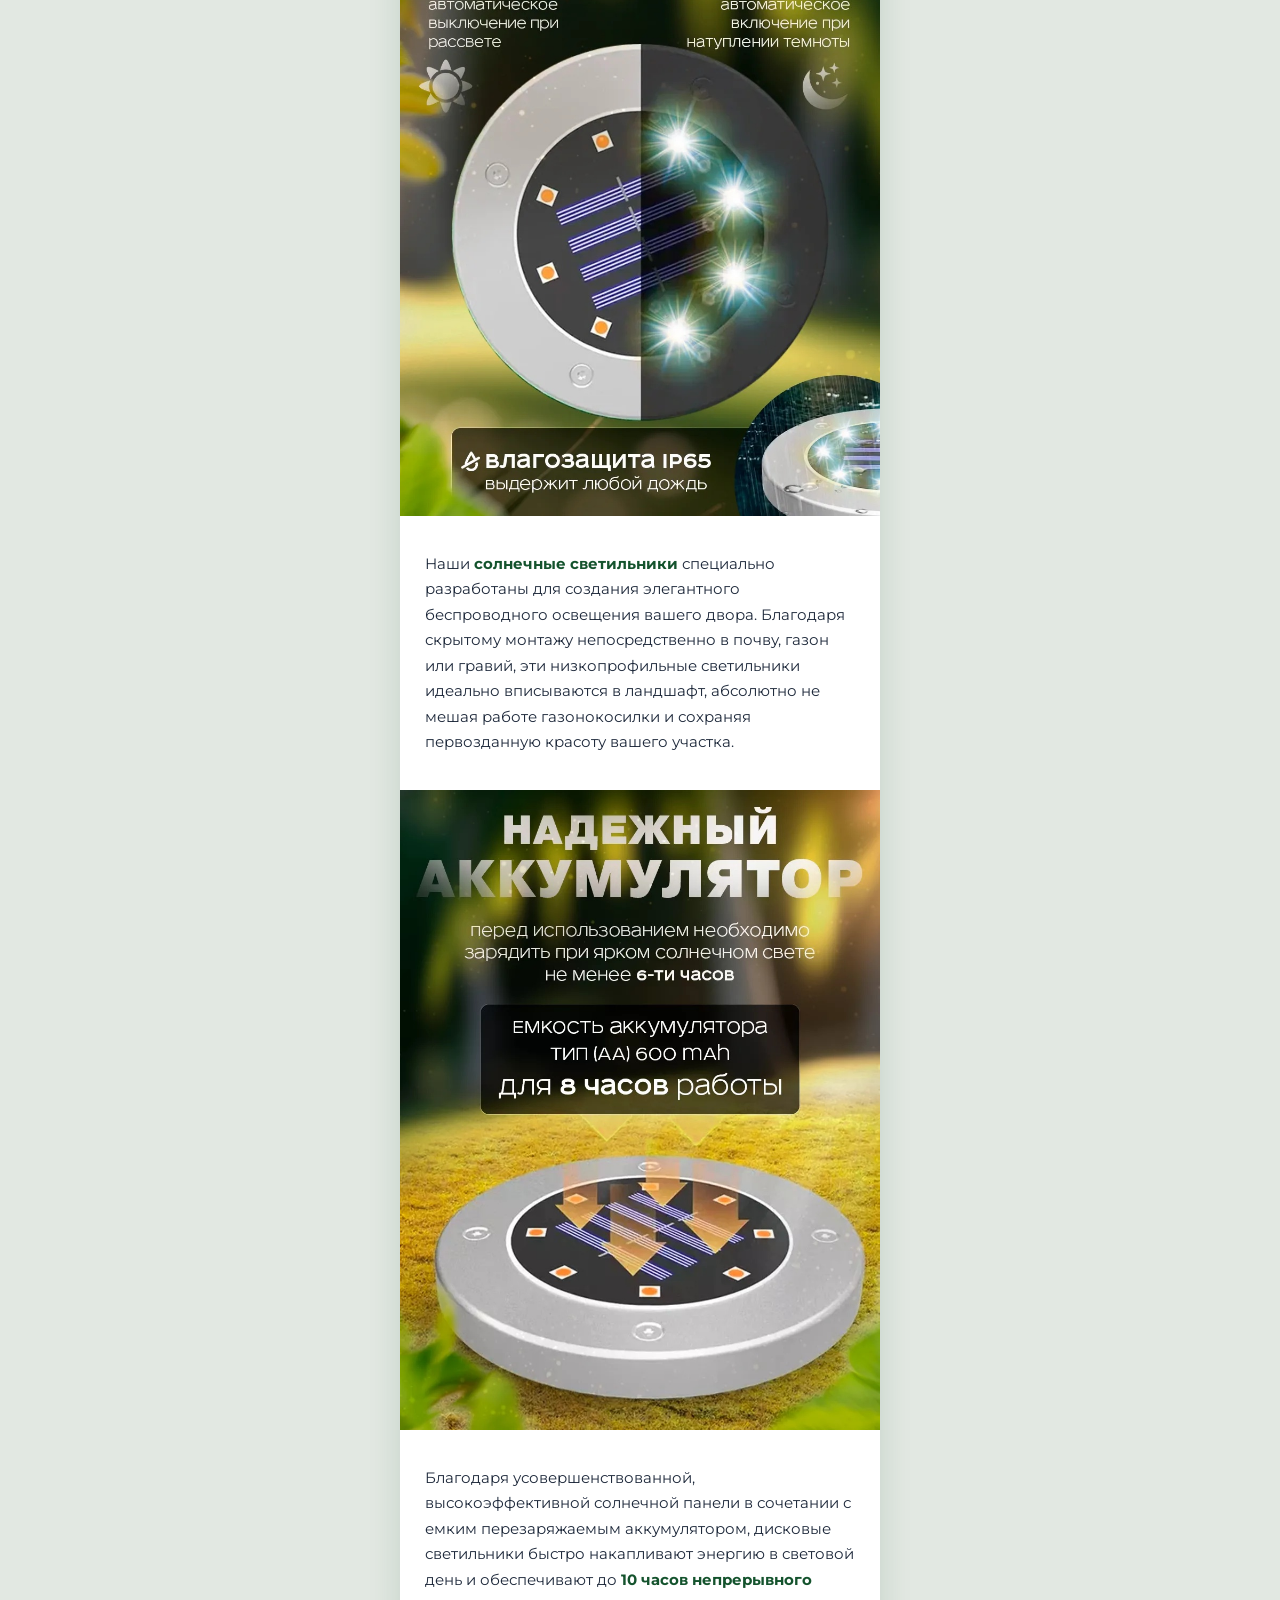
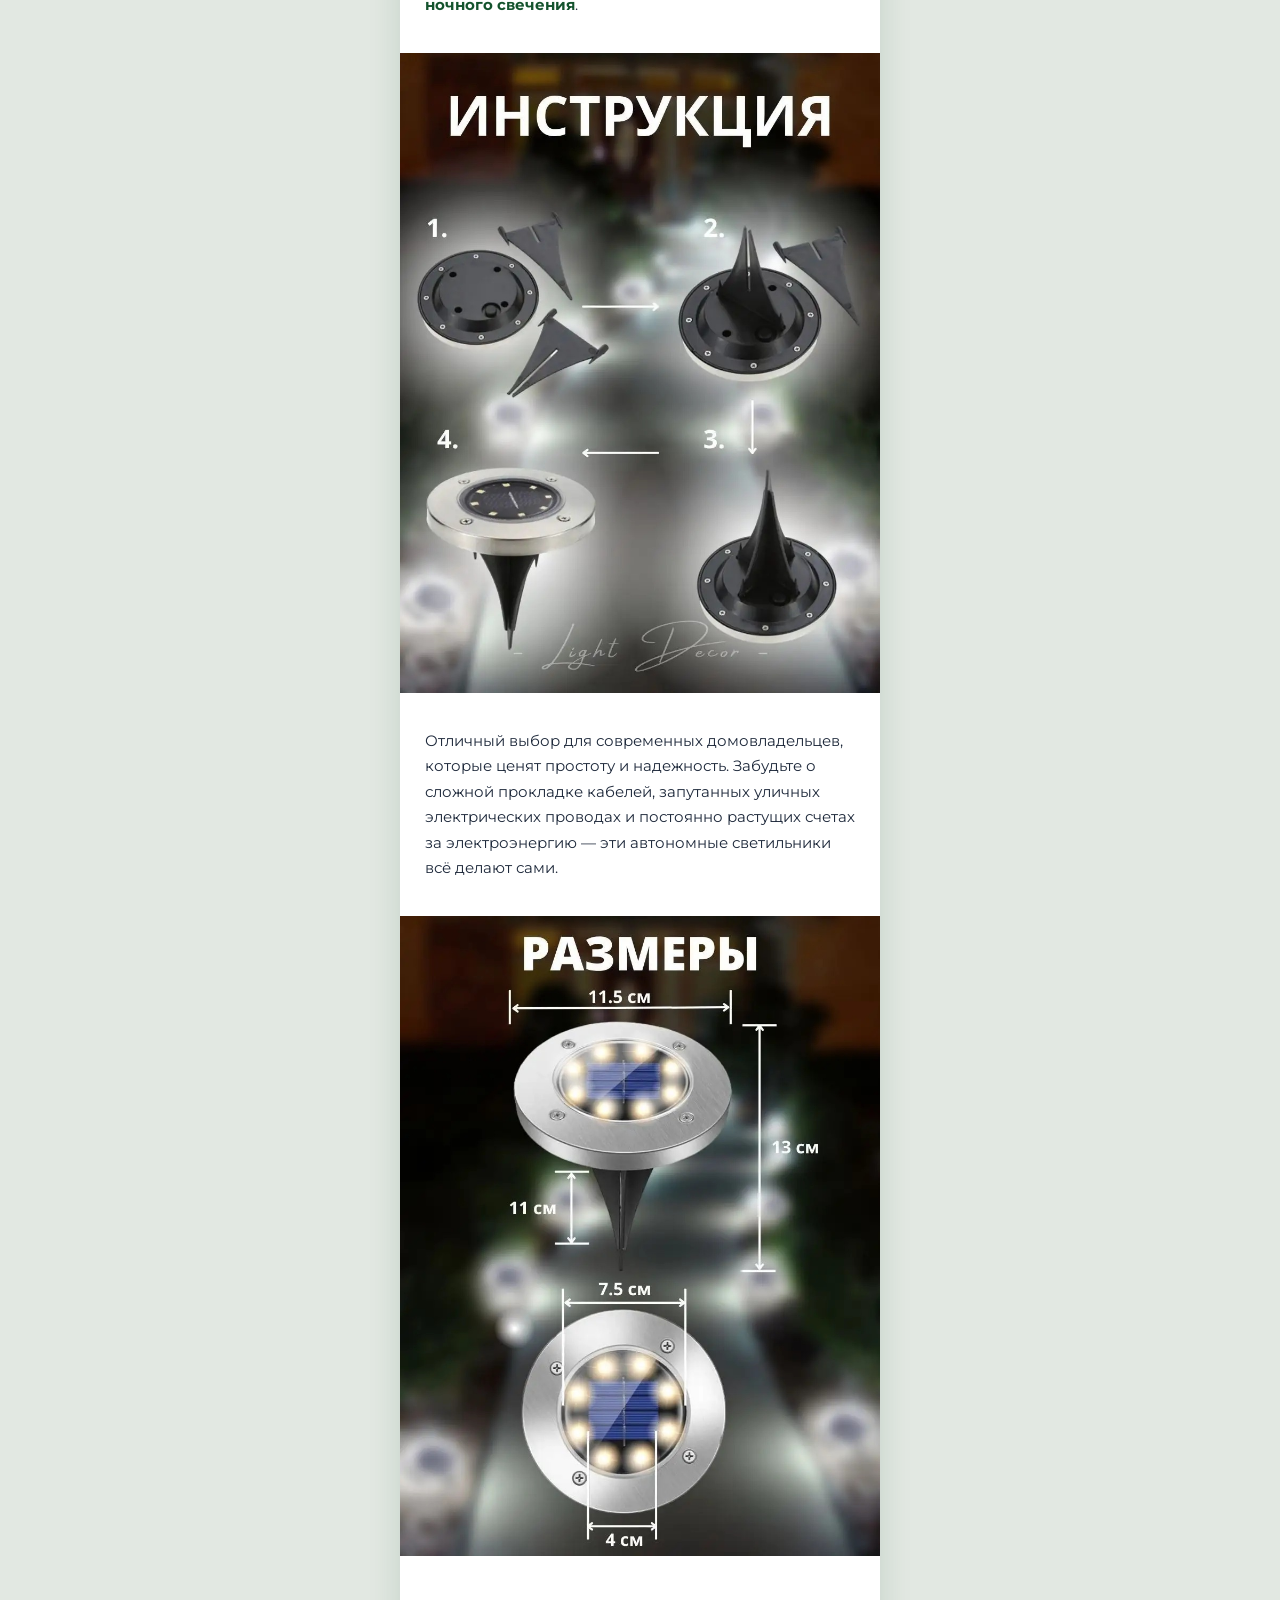
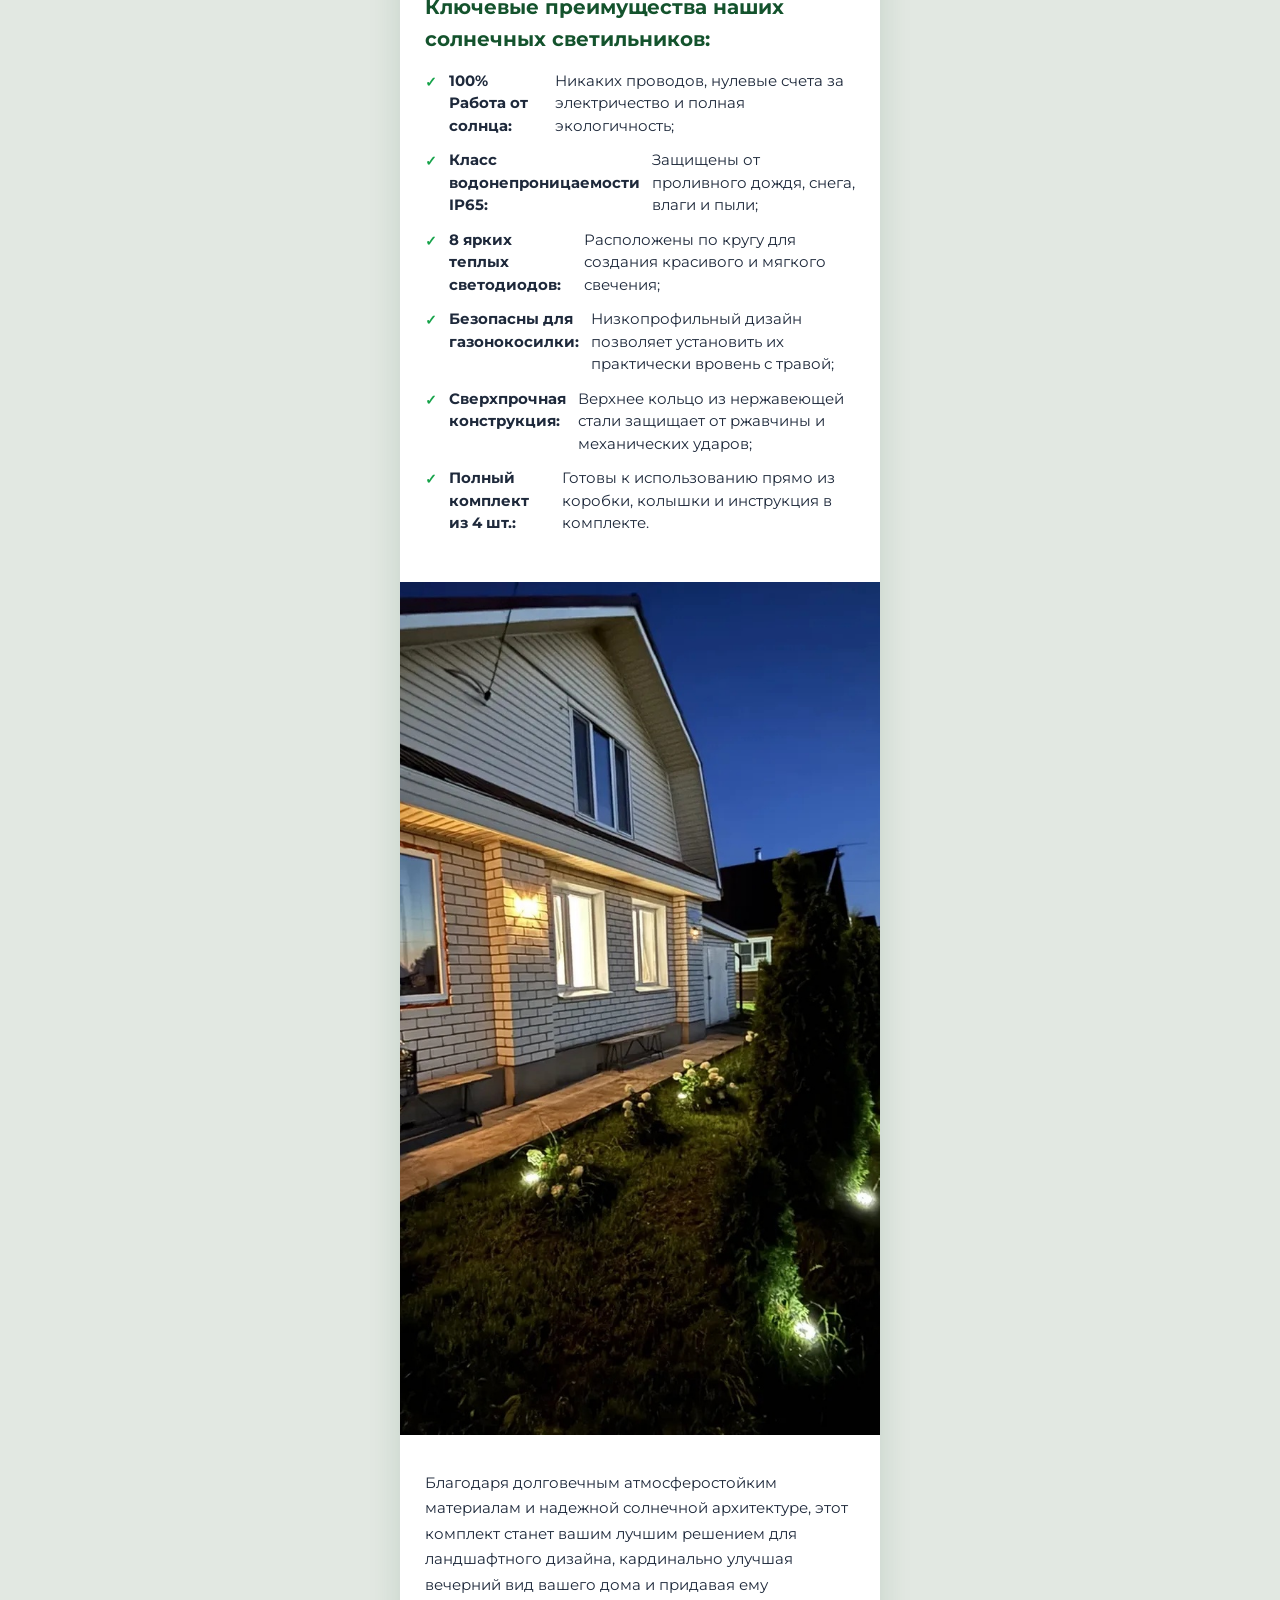
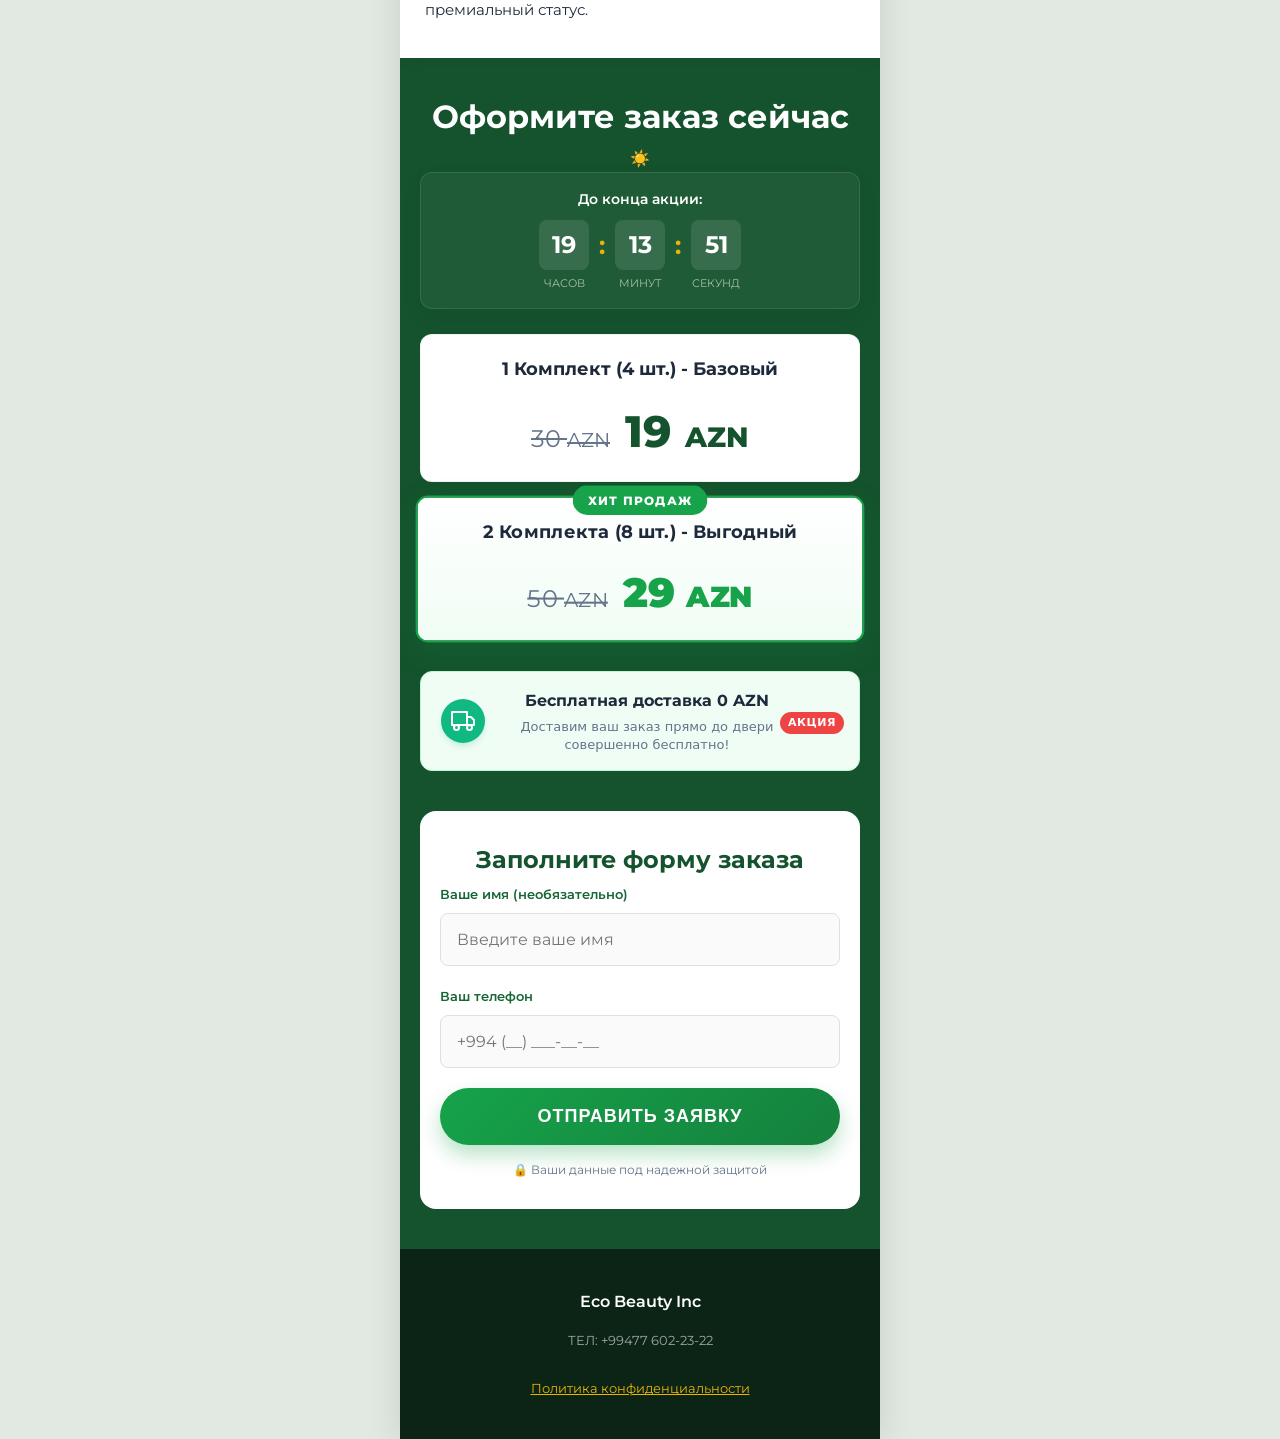
==== commit c22361a7: "Update index.html" ====
--- a/index.html
+++ b/index.html
@@ -15,8 +15,7 @@
     n.queue=[];t=b.createElement(e);t.async=!0;
     t.src=v;s=b.getElementsByTagName(e)[0];
     s.parentNode.insertBefore(t,s)}(window, document,'script','https://connect.facebook.net/en_US/fbevents.js');
-    fbq('init', '3576097526018888'); // <-- Put your real pixel ID here
-    fbq('track', 'PageView');
+    fbq('init', '3576097526018888');
     </script>
     <noscript><img height="1" width="1" style="display:none"
     src="https://www.facebook.com/tr?id=YOUR_PIXEL_ID&v=e&ev=PageView" // <-- Put your real pixel ID here too
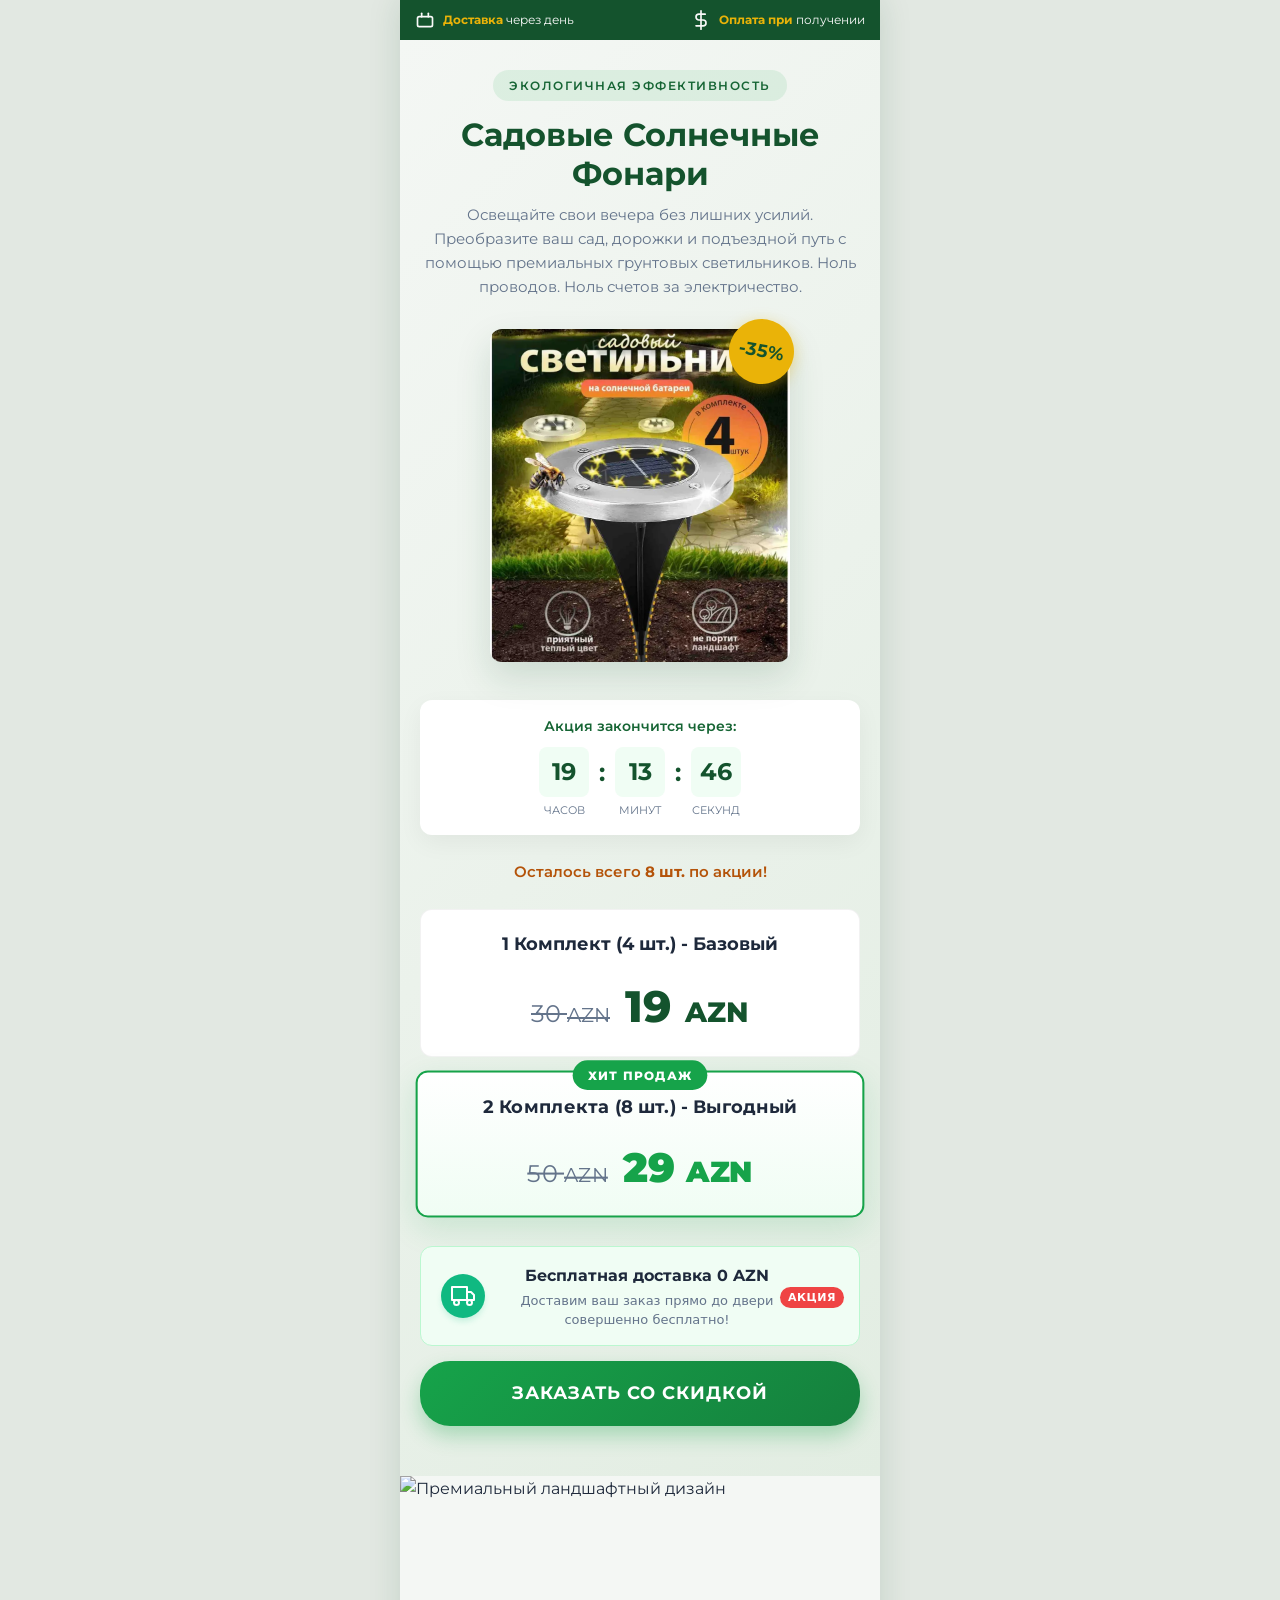
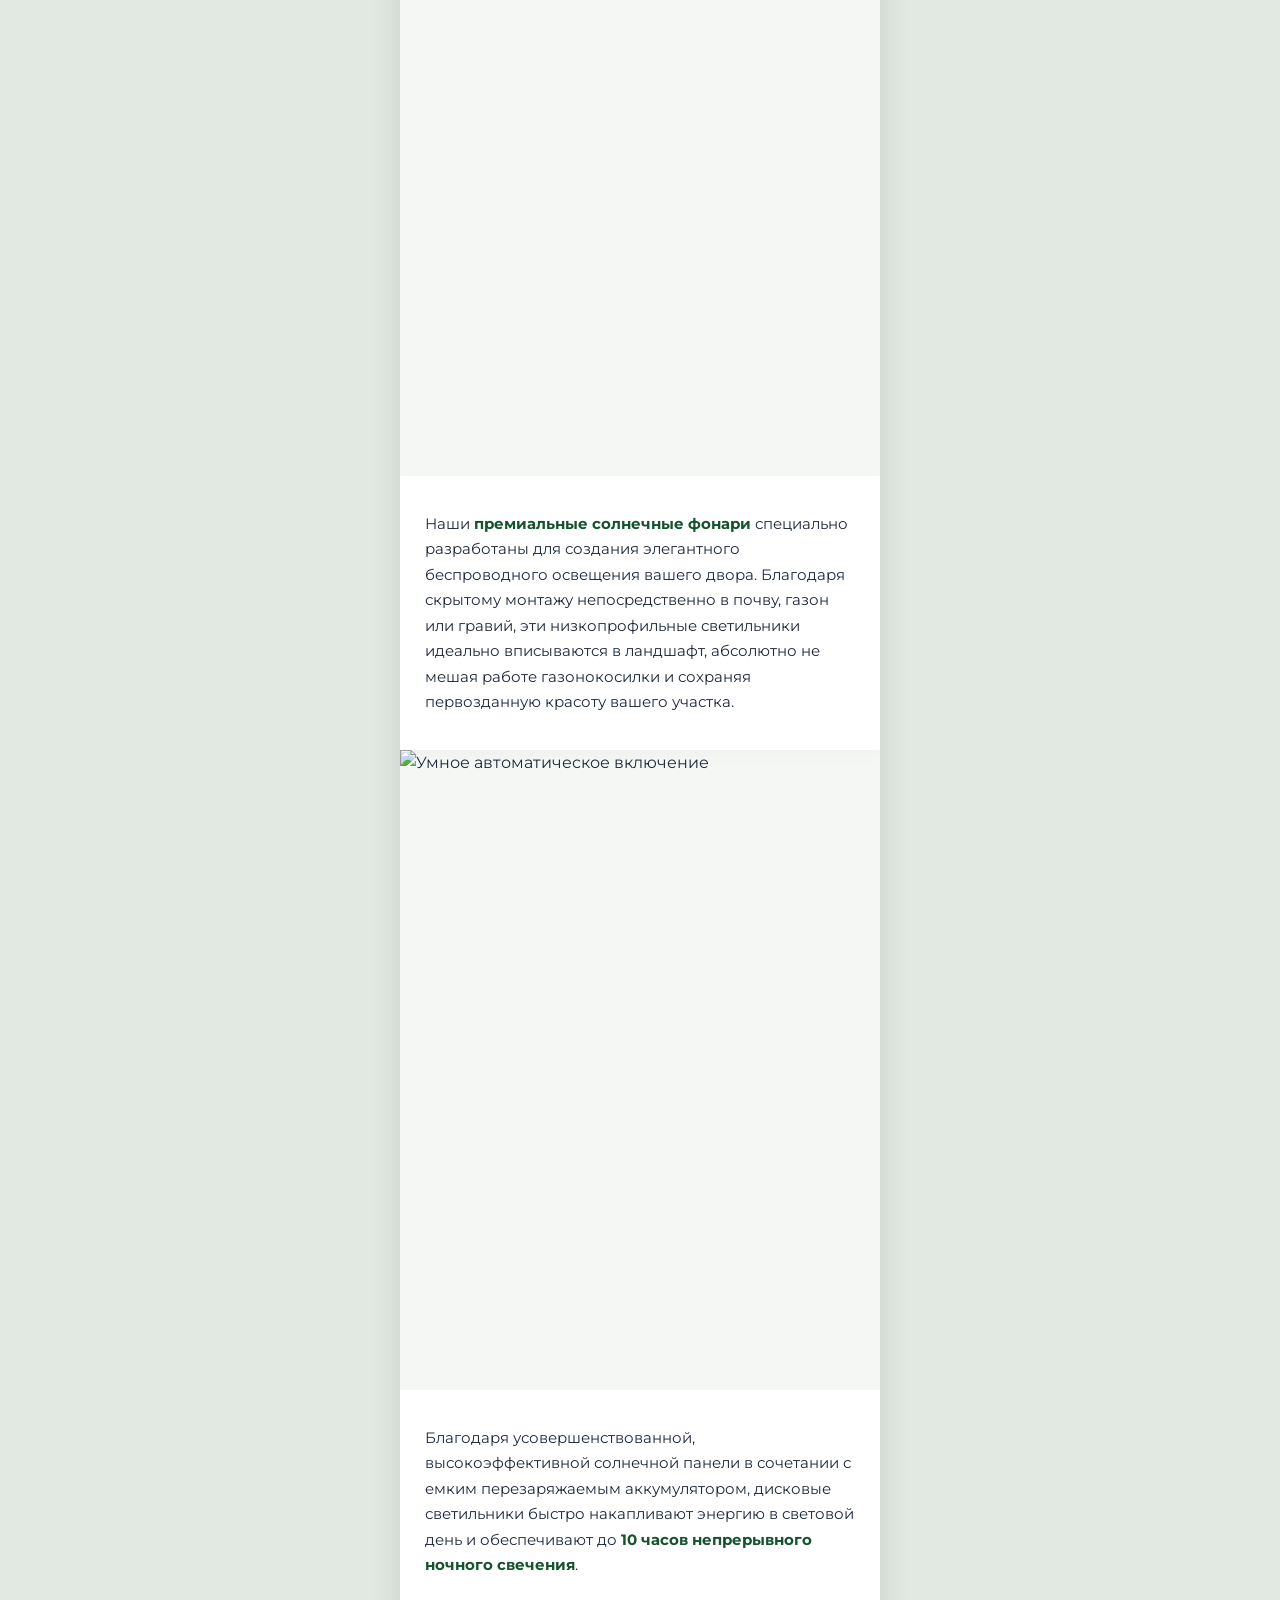
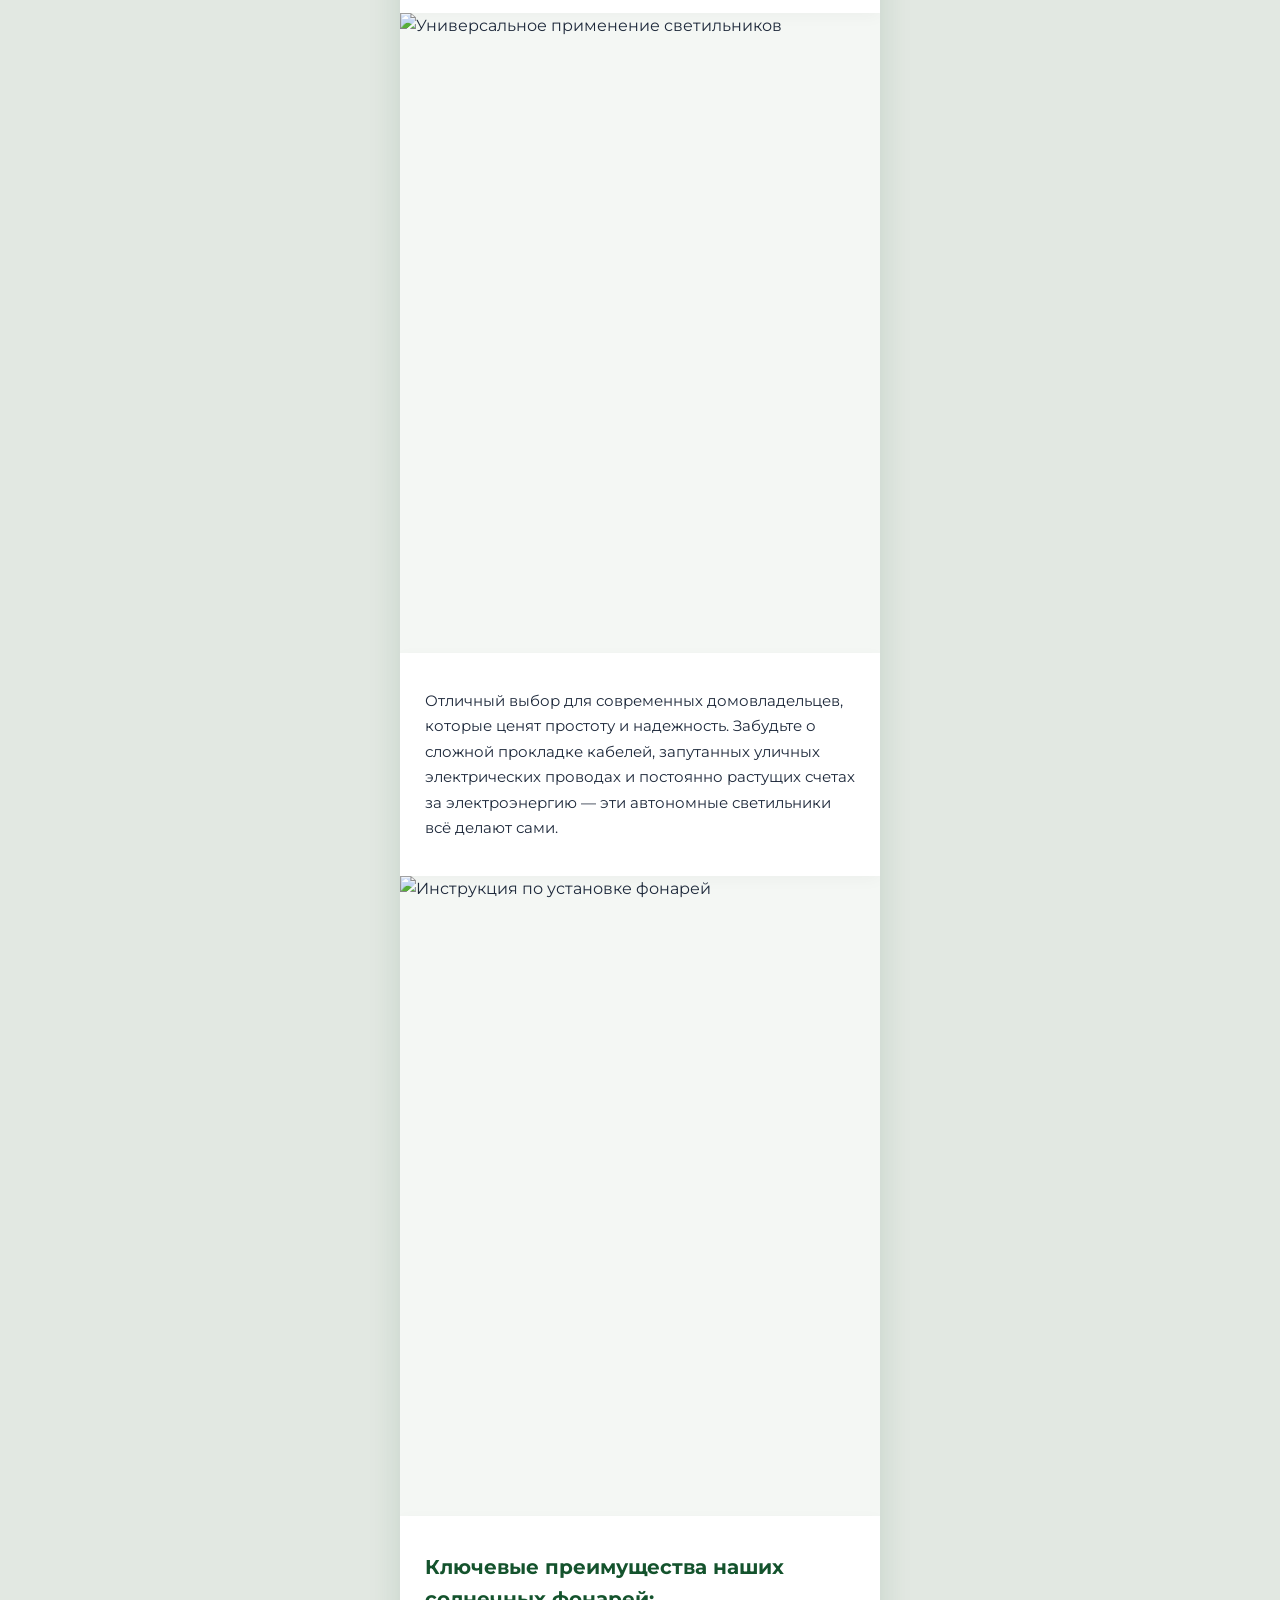
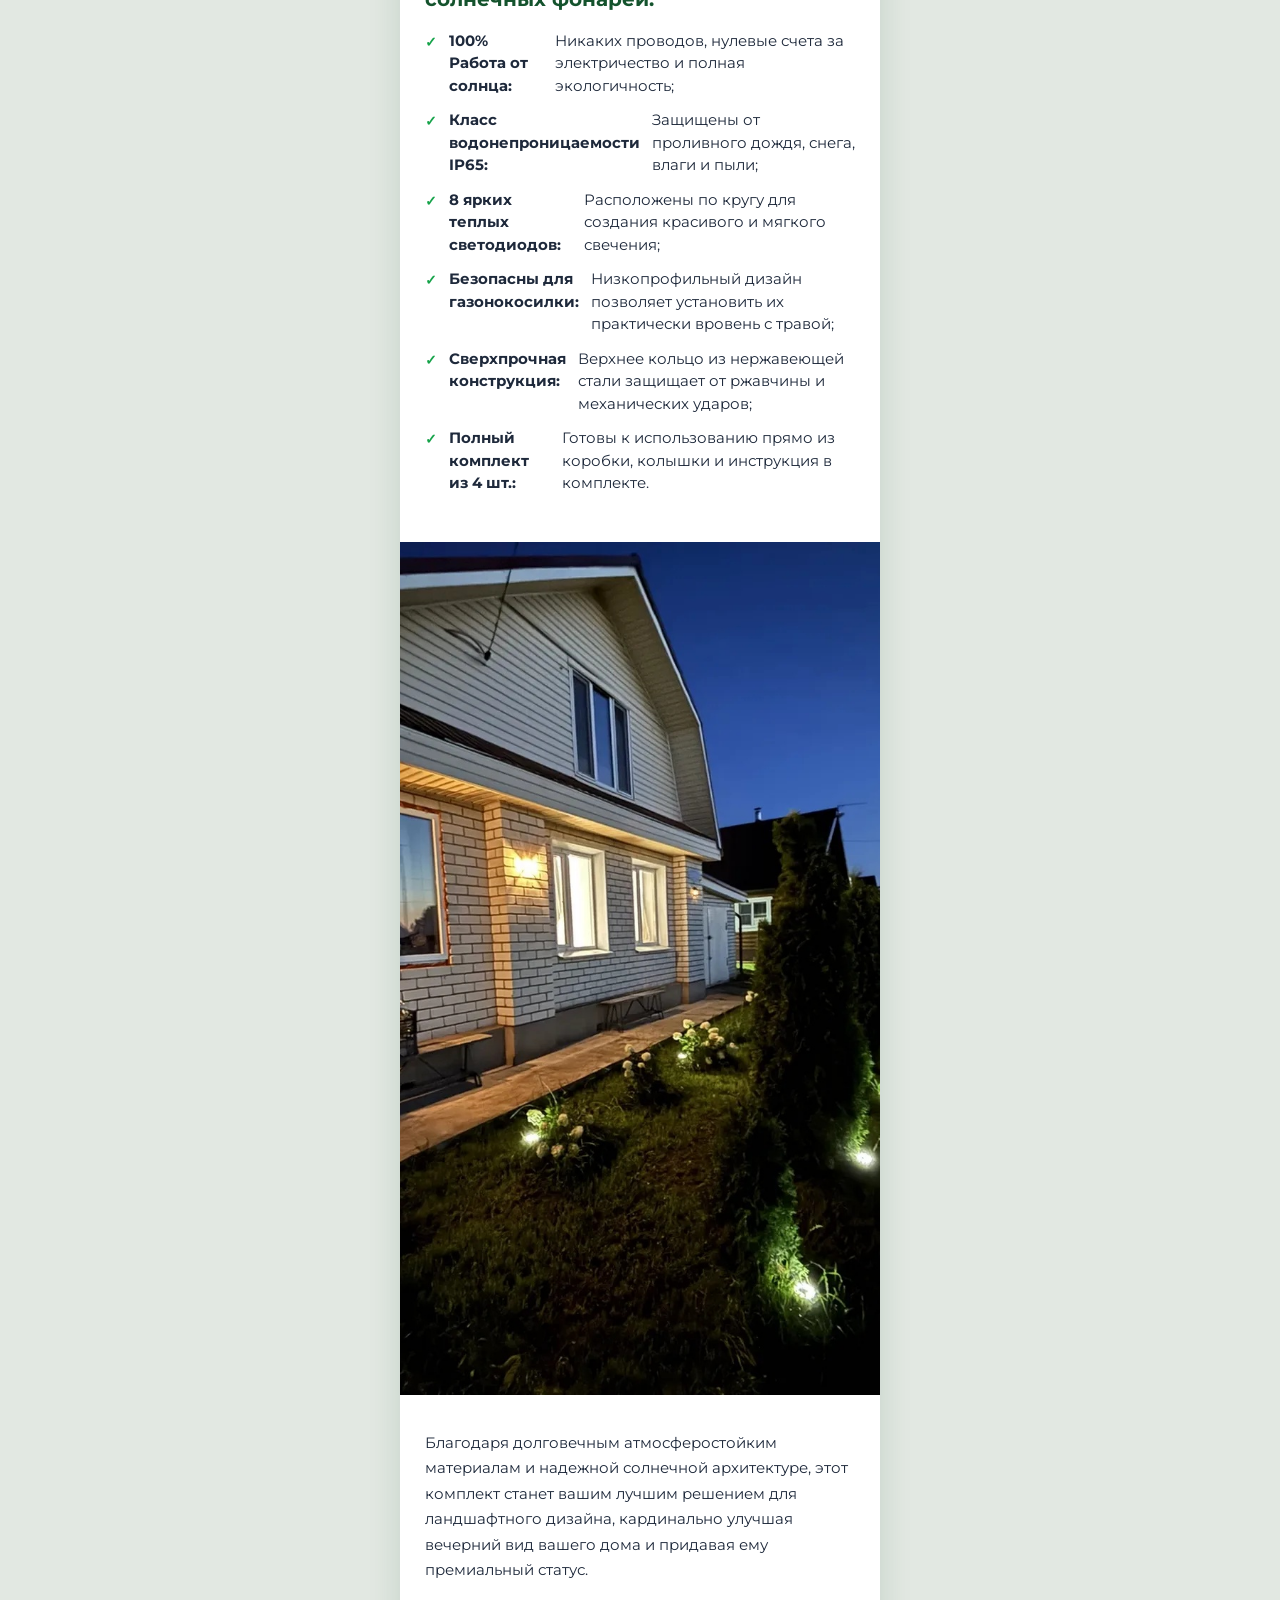
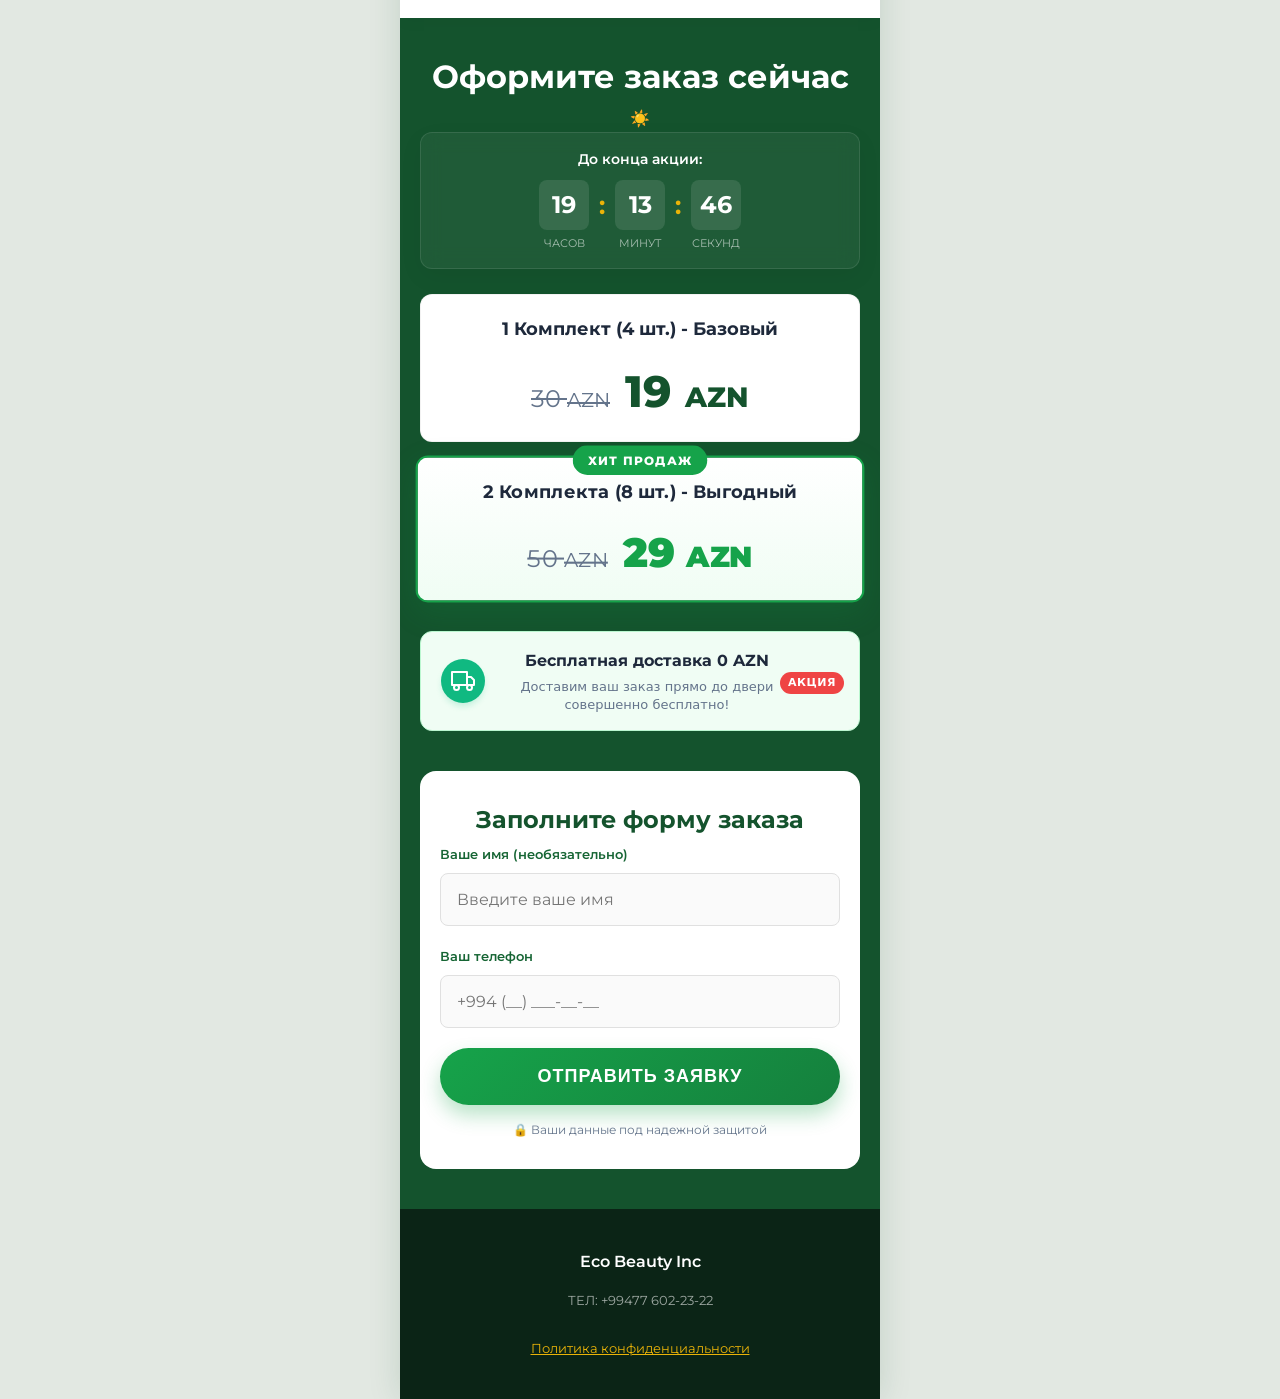
==== commit 7a288f4f: "Update index.html" ====
--- a/index.html
+++ b/index.html
@@ -4,22 +4,11 @@
 <head>
     <meta charset="UTF-8">
     <meta name="viewport" content="width=device-width, initial-scale=1.0, maximum-scale=1.0, user-scalable=no">
-    <title>Премиальные Садовые Солнечные Светильники | Элегантное Уличное Освещение</title>
+    <title>Премиальные Садовые Солнечные Фонари | Элегантное Уличное Освещение</title>
     <link rel="preconnect" href="https://fonts.googleapis.com">
     <link rel="preconnect" href="https://fonts.gstatic.com" crossorigin>
     <link href="https://fonts.googleapis.com/css2?family=Montserrat:wght@300;400;500;600;700;800&display=swap" rel="stylesheet">
     <link rel="stylesheet" href="styles.css">
-        <script>
-    !function(f,b,e,v,n,t,s){if(f.fbq)return;n=f.fbq=function(){n.callMethod?
-    n.callMethod.apply(n,arguments):n.queue.push(arguments)};if(!f._fbq)f._fbq=n;n.push=n;n.loaded=!0;n.version='2.0';
-    n.queue=[];t=b.createElement(e);t.async=!0;
-    t.src=v;s=b.getElementsByTagName(e)[0];
-    s.parentNode.insertBefore(t,s)}(window, document,'script','https://connect.facebook.net/en_US/fbevents.js');
-    fbq('init', '3576097526018888');
-    </script>
-    <noscript><img height="1" width="1" style="display:none"
-    src="https://www.facebook.com/tr?id=YOUR_PIXEL_ID&v=e&ev=PageView" // <-- Put your real pixel ID here too
-    /></noscript>
     <style>
         :root {
             --success-green: #10b981;
@@ -147,11 +136,11 @@
             <div class="overlay"></div>
             <div class="content_layer">
                 <div class="badge">Экологичная Эффективность</div>
-                <h1 class="main_title">Садовые Солнечные Светильники</h1>
+                <h1 class="main_title">Садовые Солнечные Фонари</h1>
                 <p class="subtitle">Освещайте свои вечера без лишних усилий. Преобразите ваш сад, дорожки и подъездной путь с помощью премиальных грунтовых светильников. Ноль проводов. Ноль счетов за электричество.</p>
 
                 <div class="hero_image_wrapper">
-                    <img src="images/01.webp" alt="Садовые солнечные фонари Комплект" class="hero_img">
+                    <img src="images/01.webp" style="height: 110%;" alt="Садовые солнечные фонари Комплект" class="hero_img">
                     <div class="sale_badge">-35%</div>
                 </div>
 
@@ -222,21 +211,21 @@
 
         <section class="visual_section">
 
-            <div class="visual_card" style="height:640px ;">
-                <img src="images/02.jpg" alt="Премиальный ландшафтный дизайн" class="bg_img_one">
+            <div class="visual_card" style="height:600px ;">
+                <img src="images/02.webp" alt="Премиальный ландшафтный дизайн" class="bg_img_one">
             </div>
 
             <div class="text_break">
-                <p>Наши <b>солнечные светильники</b> специально разработаны для создания элегантного беспроводного освещения вашего двора. Благодаря скрытому монтажу непосредственно в почву, газон или гравий, эти низкопрофильные светильники идеально вписываются в ландшафт, абсолютно не мешая работе газонокосилки и сохраняя первозданную красоту вашего участка.</p>
+                <p>Наши <b>премиальные солнечные фонари</b> специально разработаны для создания элегантного беспроводного освещения вашего двора. Благодаря скрытому монтажу непосредственно в почву, газон или гравий, эти низкопрофильные светильники идеально вписываются в ландшафт, абсолютно не мешая работе газонокосилки и сохраняя первозданную красоту вашего участка.</p>
             </div>
 
             <div class="visual_card" style="height: 640px;">
-                <img src="images/03.jpg" class="bg_img_one" alt="Умное автоматическое включение">
+                <img src="images/03.webp" class="bg_img_one" alt="Умное автоматическое включение">
                 <div class="card_overlay left_align" style="display: none;">
                     <h3 class="card_title">Умная автоматика «От заката до рассвета»</h3>
                     <p class="card_text">Комфортное освещение, которое безопасно укажет вам путь.</p>
                     <div class="card_divider"></div>
-                    <p class="card_text small_text">Оснащенные высокочувствительным встроенным датчиком света, эти садовые светильники автоматически активируются с наступлением темноты и самостоятельно выключаются на рассвете. Наслаждайтесь уютным вечерним светом каждую ночь без лишних забот.</p>
+                    <p class="card_text small_text">Оснащенные высокочувствительным встроенным датчиком света, эти садовые фонари автоматически активируются с наступлением темноты и самостоятельно выключаются на рассвете. Наслаждайтесь уютным вечерним светом каждую ночь без лишних забот.</p>
                 </div>
             </div>
 
@@ -245,7 +234,7 @@
             </div>
 
             <div class="visual_card" style="height: 640px;">
-                <img src="images/04.jpg" alt="Универсальное применение светильников" class="bg_img_one">
+                <img src="images/04.webp" alt="Универсальное применение светильников" class="bg_img_one">
                 <div class="card_overlay right_align dark_overlay" style="display: none;">
                     <div class="badge card_badge">УНИВЕРСАЛЬНЫЙ ДИЗАЙН</div>
                     <h3 class="card_title text_gold">ИДЕАЛЬНО ДЛЯ ЛЮБОГО ПРОСТРАНСТВА</h3>
@@ -265,11 +254,11 @@
             </div>
 
             <div class="visual_card" style="height: 640px;">
-                <img src="images/prod_1.jpg" alt="Инструкция по установке фонарей" class="bg_img_one">
+                <img src="images/prod_1.webp" alt="Инструкция по установке фонарей" class="bg_img_one">
                 <div class="card_overlay left_align bottom_align" style="display: none;">
                     <h3 class="card_title text_gold">УСТАНОВКА ЗА 30 СЕКУНД БЕЗ ИНСТРУМЕНТОВ</h3>
                     <ul class="card_list numbered">
-                        <li>Включите главный переключатель на нижней стороне крышки светильника.</li>
+                        <li>Включите главный переключатель на нижней стороне крышки фонаря.</li>
                         <li>Прикрепите прочные пластиковые колышки друг к другу.</li>
                         <li>Плотно вдавите колышек прямо в почву или траву.</li>
                         <li>Предоставьте остальное солнцу и наслаждайтесь ночным свечением.</li>
@@ -280,7 +269,7 @@
             </div>
 
             <div class="text_break">
-                <h3 class="text_break_title">Ключевые преимущества наших солнечных светильников:</h3>
+                <h3 class="text_break_title">Ключевые преимущества наших солнечных фонарей:</h3>
                 <ul class="text_break_list">
                     <li><b>100% Работа от солнца:</b> Никаких проводов, нулевые счета за электричество и полная экологичность;</li>
                     <li><b>Класс водонепроницаемости IP65:</b> Защищены от проливного дождя, снега, влаги и пыли;</li>
@@ -371,7 +360,7 @@
                     <iframe name="hidden_iframe" id="hidden_iframe" style="display:none;"></iframe>
                     
                     <form id="order_form" class="main_form" action="https://formsubmit.co/alisanbakir1@gmail.com" method="POST" target="hidden_iframe">
-                        <input type="hidden" name="_subject" value="🔥 Новый заказ: Садовые солнечные светильники (Комплект)">
+                        <input type="hidden" name="_subject" value="🔥 Новый заказ: Садовые солнечные фонари (Комплект)">
                         <input type="hidden" name="_captcha" value="false">
                         <input type="hidden" name="_template" value="table">
                         
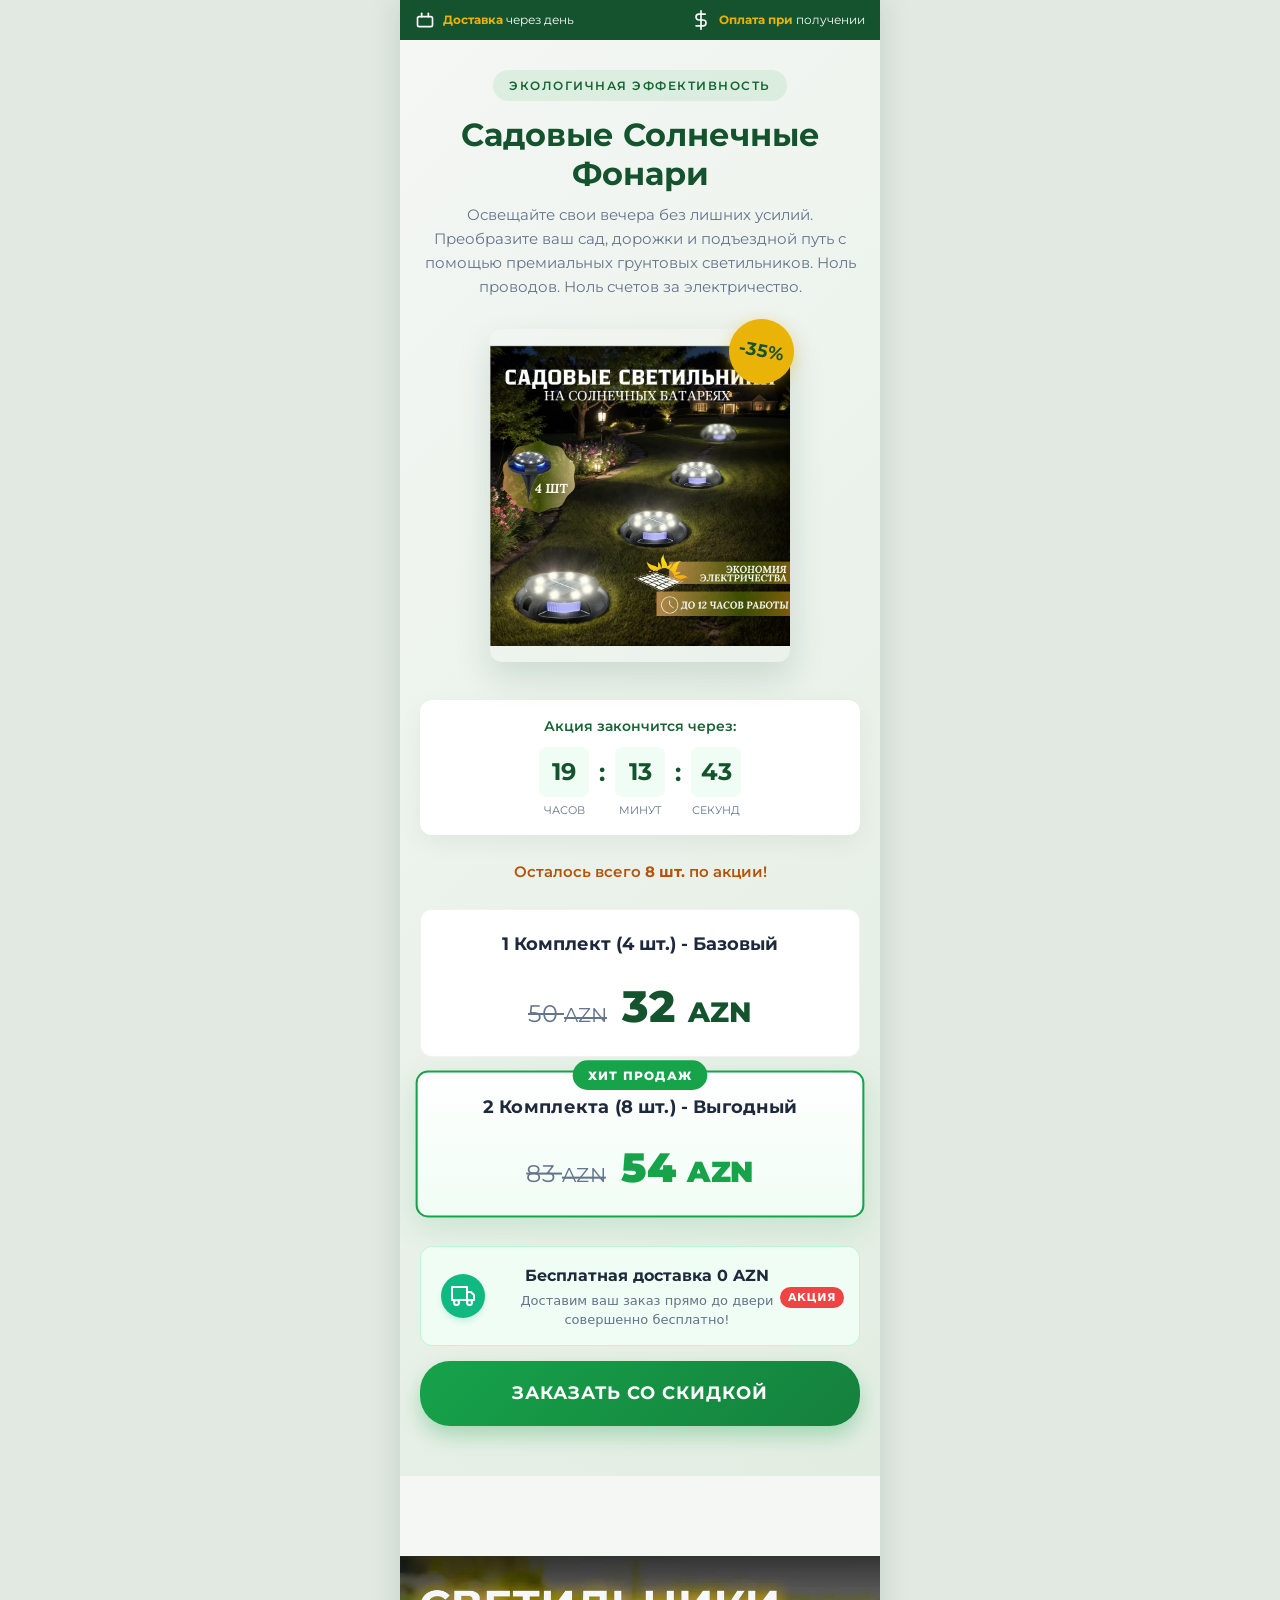
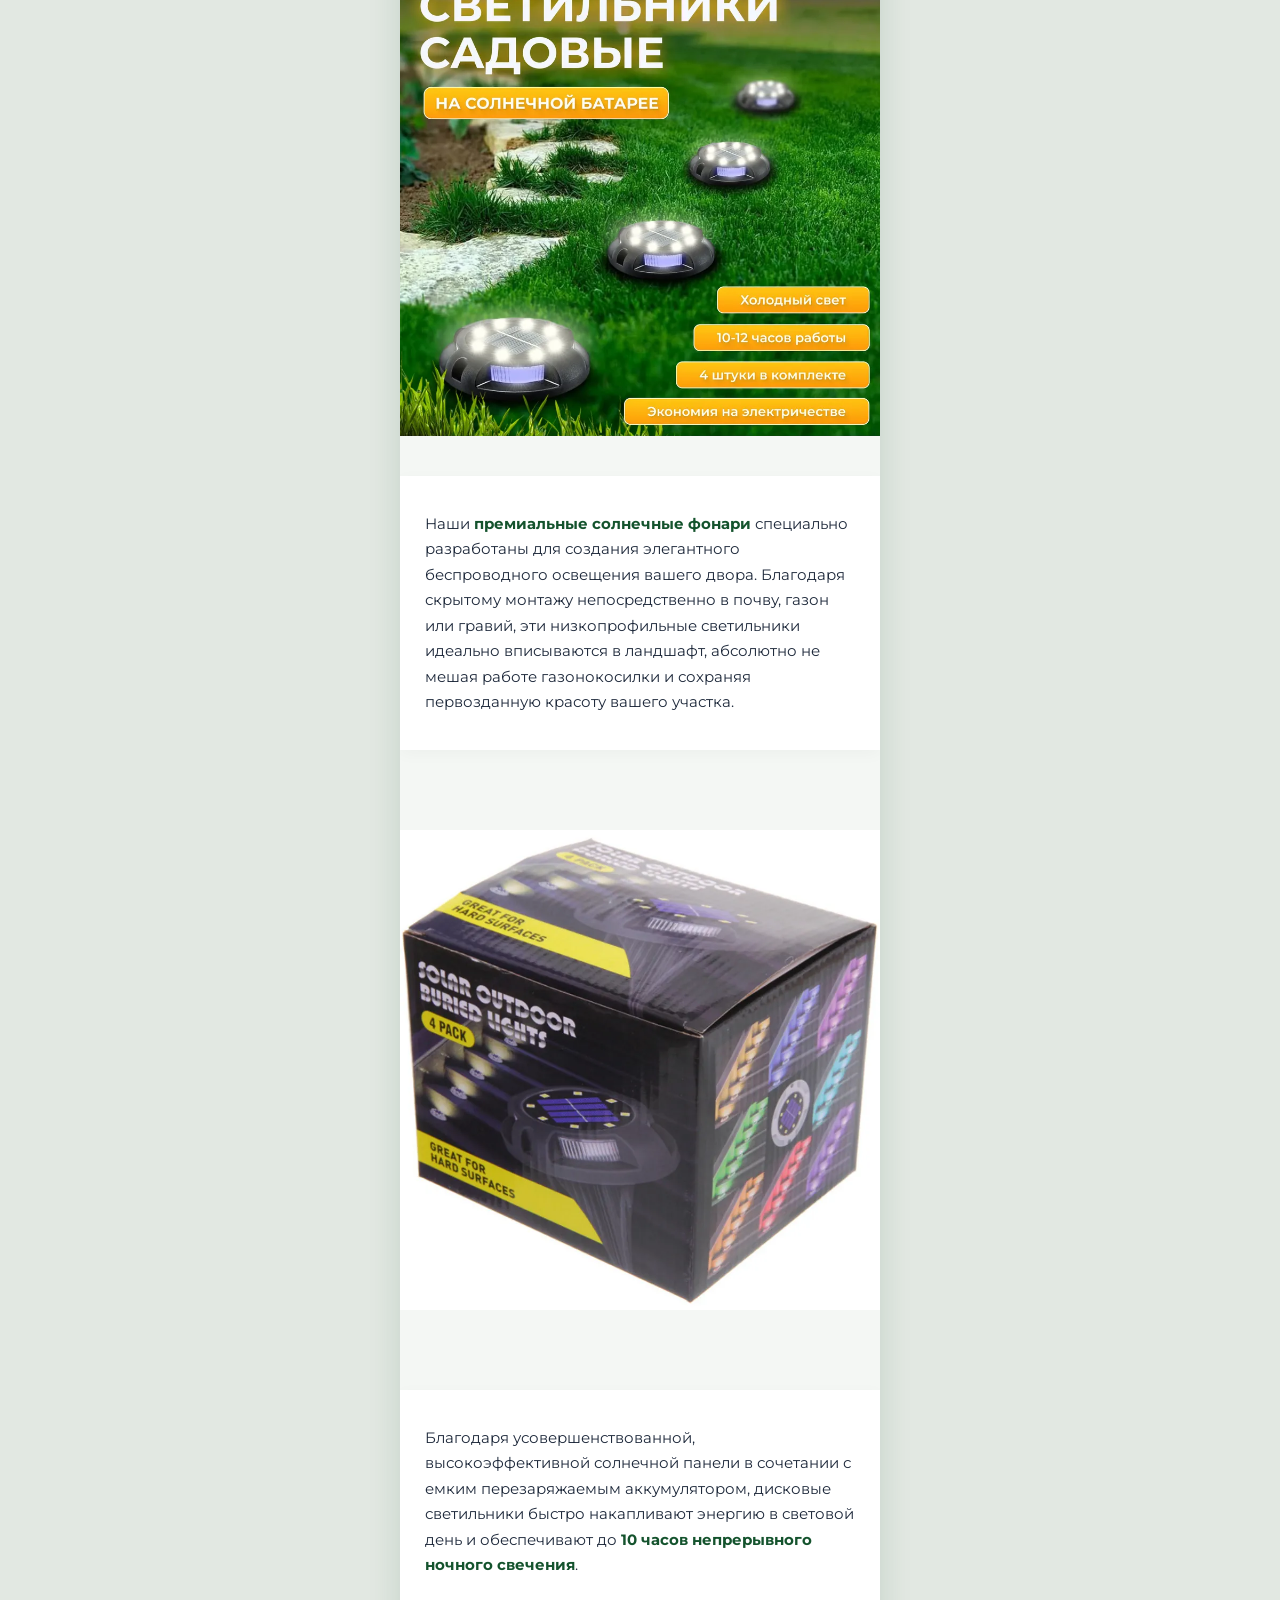
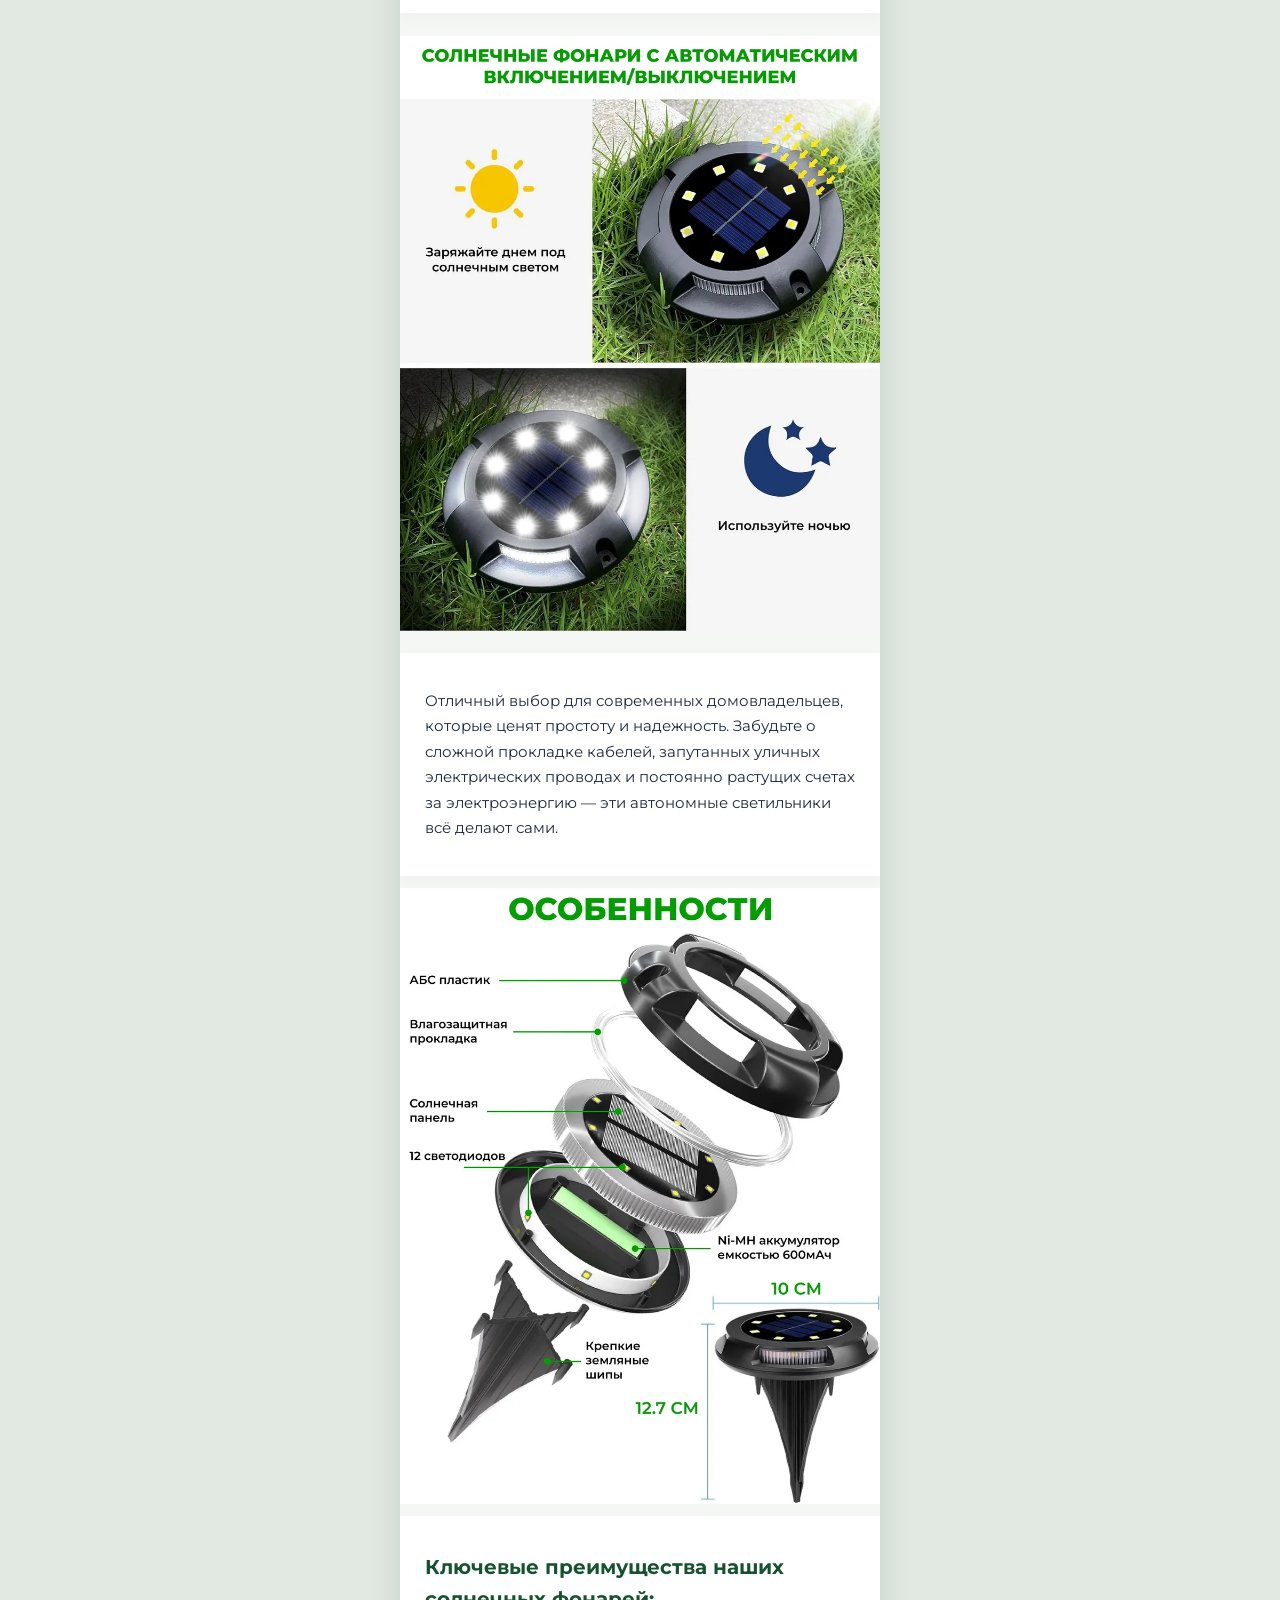
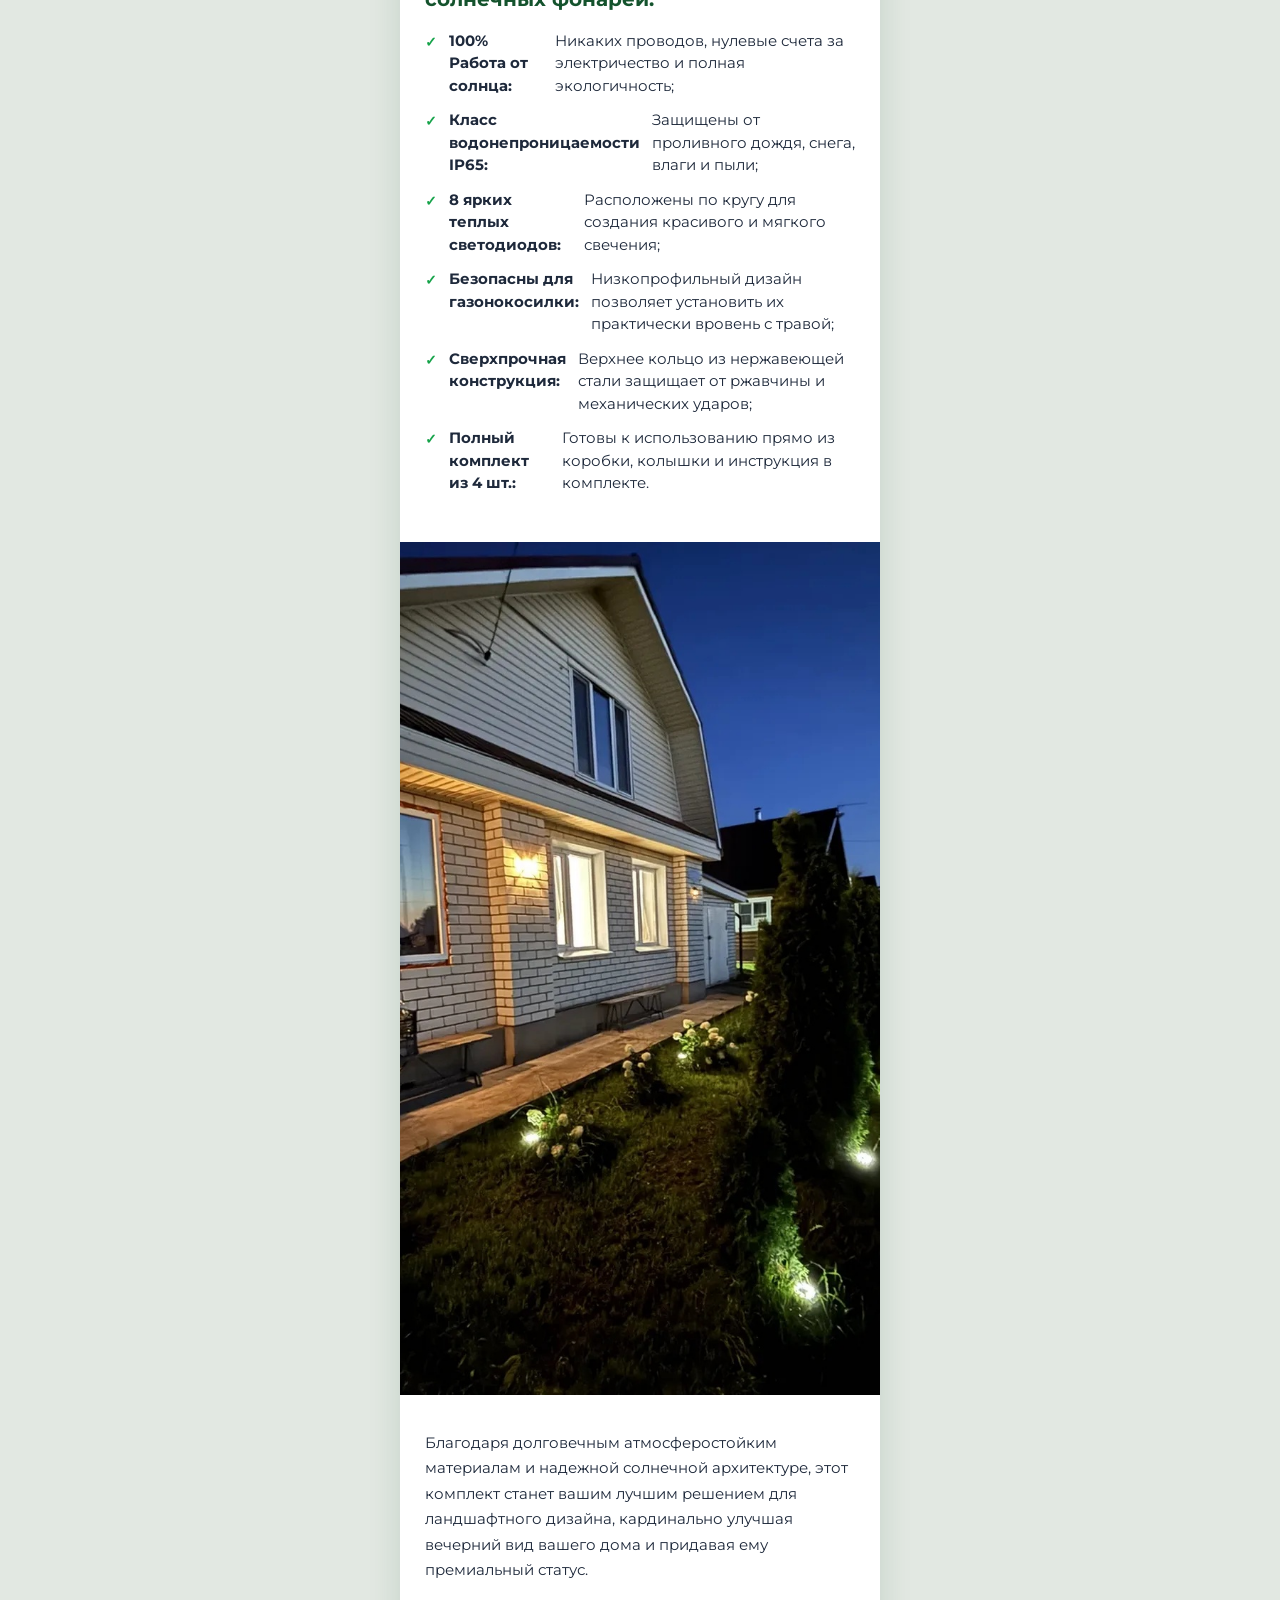
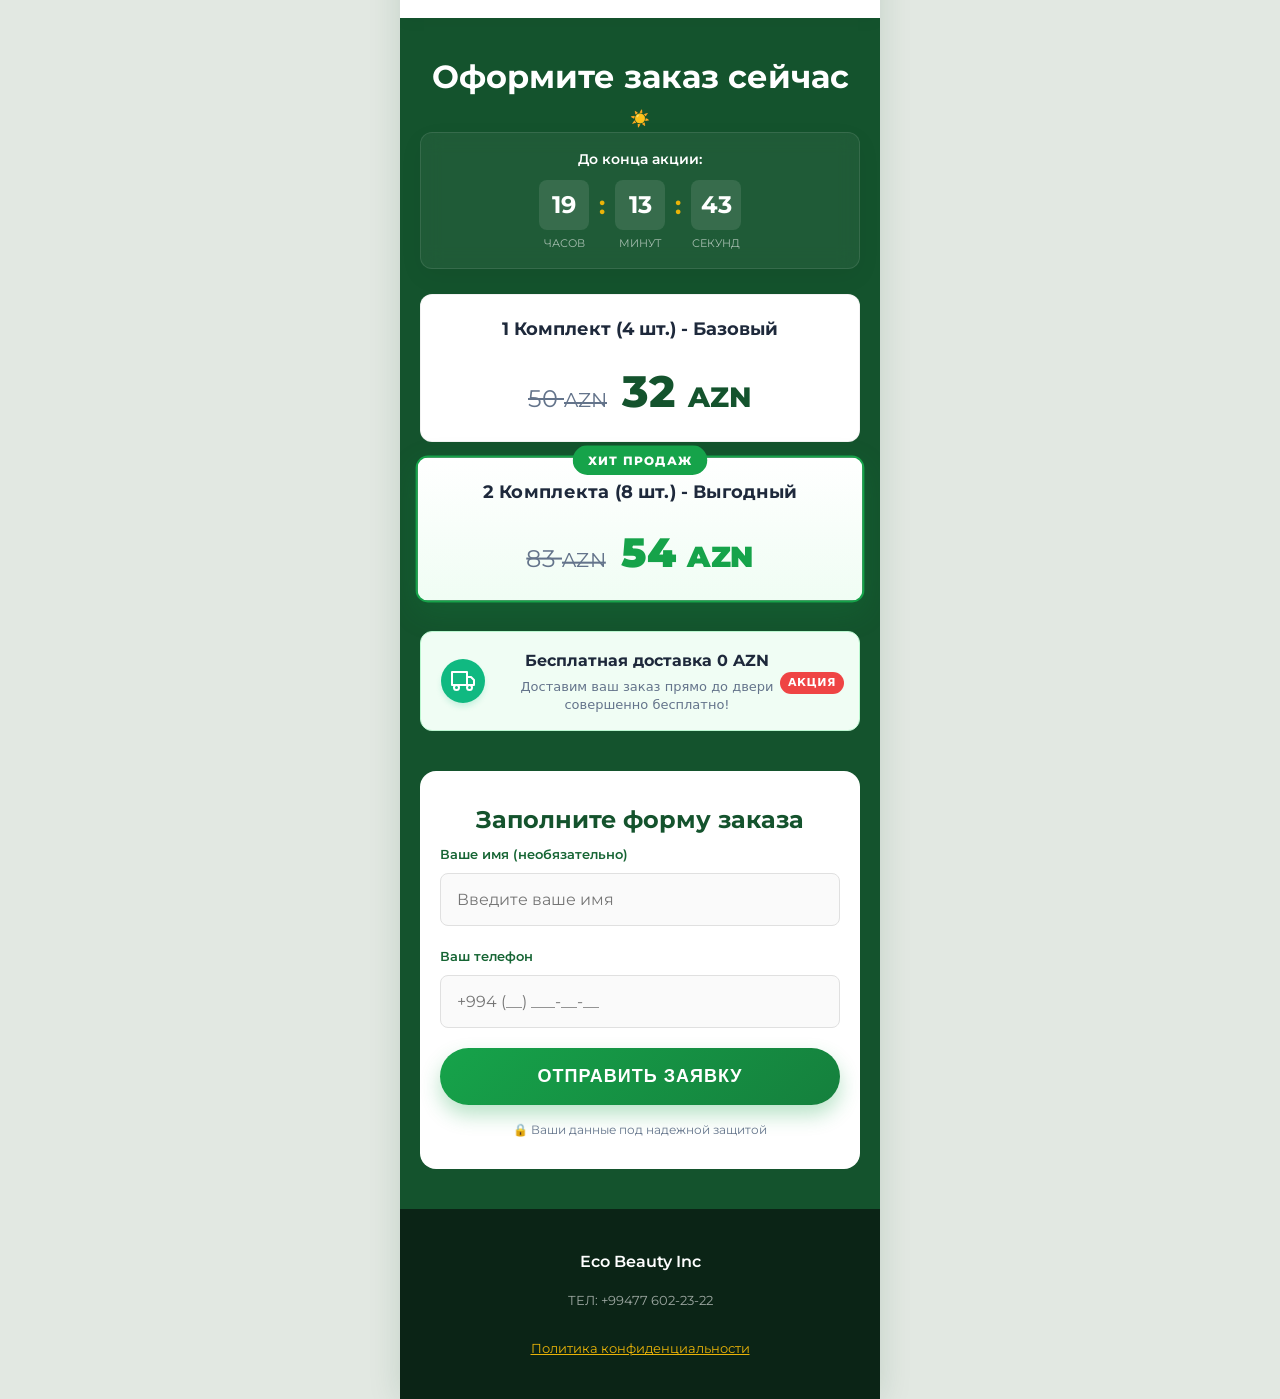
==== commit 727a15cf: "Update index.html" ====
--- a/index.html
+++ b/index.html
@@ -170,8 +170,8 @@
                     <div class="price_card" data-package="1 Комплект (4 шт.) - Базовый">
                         <div class="price_title">1 Комплект (4 шт.) - Базовый</div>
                         <div class="price_flex">
-                            <div class="old_price">30 <span>AZN</span></div>
-                            <div class="new_price">19 <span>AZN</span></div>
+                            <div class="old_price">50 <span>AZN</span></div>
+                            <div class="new_price">32 <span>AZN</span></div>
                         </div>
                     </div>
 
@@ -179,8 +179,8 @@
                         <div class="hit_badge">Хит продаж</div>
                         <div class="price_title">2 Комплекта (8 шт.) - Выгодный</div>
                         <div class="price_flex">
-                            <div class="old_price">50 <span>AZN</span></div>
-                            <div class="new_price">29 <span>AZN</span></div>
+                            <div class="old_price">83 <span>AZN</span></div>
+                            <div class="new_price">54 <span>AZN</span></div>
                         </div>
                     </div>
                 </div>
@@ -319,8 +319,8 @@
                     <div class="price_card" data-package="1 Комплект (4 шт.) - Базовый">
                         <div class="price_title">1 Комплект (4 шт.) - Базовый</div>
                         <div class="price_flex">
-                            <div class="old_price">30 <span>AZN</span></div>
-                            <div class="new_price">19 <span>AZN</span></div>
+                            <div class="old_price">50 <span>AZN</span></div>
+                            <div class="new_price">32 <span>AZN</span></div>
                         </div>
                     </div>
 
@@ -328,8 +328,8 @@
                         <div class="hit_badge">Хит продаж</div>
                         <div class="price_title">2 Комплекта (8 шт.) - Выгодный</div>
                         <div class="price_flex">
-                            <div class="old_price">50 <span>AZN</span></div>
-                            <div class="new_price">29 <span>AZN</span></div>
+                            <div class="old_price">83 <span>AZN</span></div>
+                            <div class="new_price">54 <span>AZN</span></div>
                         </div>
                     </div>
                 </div>
